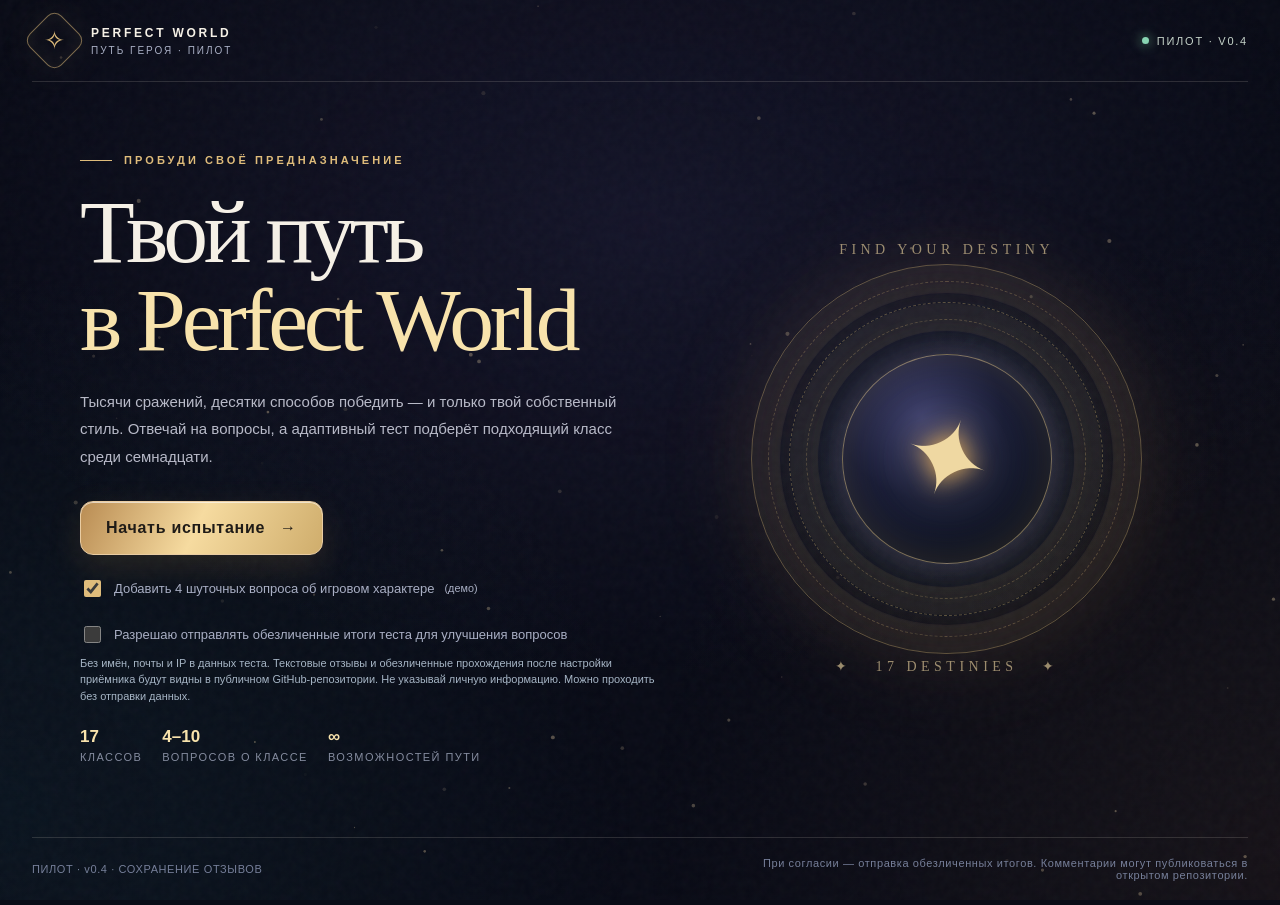
==== index.html @ 3720fdf6 "Add PW class test pilot, feedback collector and setup instructions" ====
<!doctype html>
<html lang="ru">
<head>
<meta charset="utf-8">
<meta name="viewport" content="width=device-width,initial-scale=1,viewport-fit=cover">
<meta name="color-scheme" content="dark">
<title>Perfect World · Путь героя — тест классов</title>
<style>
:root{--bg:#090b16;--ink:#f5f0e6;--muted:#a9afc4;--gold:#dfbc7b;--gold2:#f8e3ac;--cyan:#93dcd6;--border:rgba(220,216,202,.16);--glass:rgba(15,21,38,.78);--shadow:0 30px 110px rgba(0,0,0,.49)}
*{box-sizing:border-box}html{min-height:100%;scroll-behavior:smooth}body{margin:0;background:var(--bg);color:var(--ink);font-family:Inter,ui-sans-serif,-apple-system,BlinkMacSystemFont,"Segoe UI",sans-serif;min-height:100vh;overflow-x:hidden}button,textarea{font:inherit}button{cursor:pointer}button:focus-visible,textarea:focus-visible{outline:3px solid var(--cyan);outline-offset:4px}button:disabled{opacity:.45;cursor:not-allowed}
#sky{position:fixed;inset:0;width:100%;height:100%;pointer-events:none;z-index:0;opacity:.73}body::before{content:"";position:fixed;z-index:0;inset:0;background:radial-gradient(ellipse 55% 50% at 50% 25%,rgba(69,61,120,.19),transparent),radial-gradient(ellipse 50% 60% at 0 90%,rgba(25,92,101,.12),transparent),radial-gradient(ellipse 50% 70% at 100% 95%,rgba(134,83,42,.10),transparent);pointer-events:none}
.grain{position:fixed;inset:0;z-index:0;opacity:.16;pointer-events:none;background-image:url("data:image/svg+xml,%3Csvg viewBox='0 0 120 120' xmlns='http://www.w3.org/2000/svg'%3E%3Cfilter id='n'%3E%3CfeTurbulence type='fractalNoise' baseFrequency='.95' numOctaves='3' stitchTiles='stitch'/%3E%3C/filter%3E%3Crect width='120' height='120' filter='url(%23n)' opacity='.2'/%3E%3C/svg%3E")}
.shell{position:relative;z-index:1;min-height:100vh;display:flex;flex-direction:column}.top{height:82px;width:min(1250px,calc(100% - 64px));margin:0 auto;display:flex;align-items:center;justify-content:space-between;border-bottom:1px solid var(--border);gap:20px}.brand{display:flex;align-items:center;gap:14px;color:var(--ink);text-decoration:none}.brand-mark{width:45px;height:45px;display:grid;place-items:center;transform:rotate(45deg);border:1px solid rgba(223,188,123,.55);border-radius:10px;box-shadow:inset 0 0 25px rgba(223,188,123,.08),0 0 40px rgba(223,188,123,.08)}.brand-mark span{transform:rotate(-45deg);font-size:25px;color:var(--gold)}.brand-copy b{display:block;font-size:12px;letter-spacing:.23em}.brand-copy small{display:block;color:var(--muted);font-size:10px;letter-spacing:.20em;margin-top:5px}.offline{display:flex;align-items:center;gap:8px;color:#b9cab9;font-size:11px;letter-spacing:.16em;text-transform:uppercase}.offline::before{content:"";width:7px;height:7px;border-radius:50%;background:#a8d3b1;box-shadow:0 0 12px #77cc9a}.main{width:min(1120px,calc(100% - 40px));margin:auto;flex:1;display:flex;align-items:center;padding:32px 0 44px}.main>div{width:100%}.footer{position:relative;z-index:1;width:min(1250px,calc(100% - 64px));margin:auto;padding:19px 0 24px;border-top:1px solid var(--border);display:flex;align-items:center;justify-content:space-between;gap:15px;color:#767f99;font-size:11px;letter-spacing:.055em}.footer span:last-child{max-width:520px;text-align:right}
h1,h2,h3,.display{font-family:Georgia,"Times New Roman",serif;font-weight:400}h1{font-size:clamp(45px,7vw,91px);line-height:.98;letter-spacing:-.048em;margin:22px 0 24px}h2{font-size:clamp(31px,4.3vw,56px);letter-spacing:-.038em;line-height:1.13;margin:13px 0 12px}.highlight{color:var(--gold2)}.eyebrow{font-size:11px;font-weight:700;letter-spacing:.28em;text-transform:uppercase;color:var(--gold);display:flex;align-items:center;gap:12px}.eyebrow::before{content:"";width:32px;height:1px;background:var(--gold)}.lead{color:#b8bac8;line-height:1.85;font-size:15px;max-width:560px}.muted{color:var(--muted)}.intro{display:grid;grid-template-columns:1.07fr .93fr;align-items:center;gap:30px;padding:40px 0 30px}.intro .lead{margin-bottom:30px}.orb-stage{min-height:460px;display:grid;place-items:center;position:relative;isolation:isolate}.orb-glow{position:absolute;width:80%;aspect-ratio:1;background:radial-gradient(circle,rgba(119,129,190,.25),rgba(44,100,118,.08) 42%,transparent 70%);filter:blur(10px)}.orb-ring{position:absolute;width:min(77%,410px);aspect-ratio:1;border-radius:50%;border:1px solid rgba(220,188,119,.39);box-shadow:inset 0 0 0 27px rgba(223,188,123,.012),inset 0 0 0 28px rgba(223,188,123,.07),0 0 100px rgba(190,151,96,.14);animation:turn 80s linear infinite}.orb-ring::after{content:"";position:absolute;inset:16px;border-radius:50%;border:1px dashed rgba(220,188,119,.28)}.orb-ring.r2{width:min(62%,335px);border-style:dashed;animation-direction:reverse;animation-duration:60s;transform:rotate(28deg)}.orb-core{height:210px;width:210px;border-radius:50%;display:grid;place-items:center;position:relative;background:radial-gradient(circle at 38% 30%,#3a3c69,#161a34 42%,#0b101c 80%);border:1px solid rgba(238,209,146,.49);box-shadow:0 0 35px rgba(197,180,255,.20),0 0 100px rgba(195,145,77,.13),inset 0 0 42px rgba(223,188,123,.16);animation:float 6s ease-in-out infinite}.orb-core::after{content:"✦";font-size:105px;color:#efd8a2;text-shadow:0 0 24px #f3b85b,0 0 72px rgba(255,244,201,.6);transform:rotate(20deg)}.orbit-word{position:absolute;font-family:Georgia,serif;font-size:14px;letter-spacing:.32em;color:rgba(229,206,155,.65);text-transform:uppercase}.w1{top:3%}.w2{bottom:3%}.intro-meta{display:flex;gap:20px;flex-wrap:wrap;margin-top:23px;color:#858c9f;font-size:11px;text-transform:uppercase;letter-spacing:.13em}.intro-meta strong{color:var(--gold2);font-size:17px;display:block;letter-spacing:0;margin-bottom:4px}.cta{display:inline-flex;gap:15px;align-items:center;justify-content:center;padding:17px 25px;color:#1f1b17;font-weight:750;letter-spacing:.045em;background:linear-gradient(115deg,#b98c53,#f6dba0 48%,#cfad6c);border:1px solid #e9cca2;border-radius:13px;box-shadow:0 12px 34px rgba(202,150,76,.16),inset 0 1px 0 rgba(255,255,255,.6);transition:transform .18s,box-shadow .2s,filter .2s}.cta:hover{transform:translateY(-3px);box-shadow:0 17px 42px rgba(202,150,76,.25)}.cta:active{transform:translateY(1px)}.ghost{background:rgba(245,242,236,.04);border:1px solid var(--border);color:var(--ink);padding:13px 17px;border-radius:11px;transition:background .15s,border .15s}.ghost:hover{background:rgba(245,242,236,.095);border-color:rgba(255,255,255,.32)}.toggle{display:inline-flex;gap:10px;align-items:center;color:var(--muted);font-size:13px;margin-top:22px;cursor:pointer}.toggle input{accent-color:var(--gold);width:17px;height:17px}.pane{width:100%;animation:rise .37s cubic-bezier(.2,.8,.2,1)}.quiz-layout{display:grid;grid-template-columns:minmax(0,1fr) 238px;gap:32px;align-items:start}.q-container{background:linear-gradient(145deg,rgba(29,33,56,.86),rgba(11,17,31,.89));border:1px solid rgba(218,197,151,.24);border-radius:24px;box-shadow:var(--shadow);padding:32px 37px 33px;position:relative;overflow:hidden;backdrop-filter:blur(14px)}.q-container::before{content:"";position:absolute;inset:0 0 auto;height:2px;background:linear-gradient(90deg,transparent,var(--gold),transparent)}.q-kicker{font-size:11px;text-transform:uppercase;letter-spacing:.23em;color:var(--gold);font-weight:720}.q-title{font-family:Georgia,serif;font-size:clamp(29px,3.4vw,43px);line-height:1.18;letter-spacing:-.027em;margin:19px 0 12px}.q-sub{font-size:13px;color:#a9b0c1;line-height:1.7;max-width:640px;margin-bottom:23px}.choices{display:grid;gap:11px}.option{width:100%;display:flex;align-items:center;text-align:left;gap:17px;padding:16px 18px;min-height:82px;position:relative;border-radius:14px;border:1px solid rgba(180,187,206,.19);background:linear-gradient(100deg,rgba(32,38,64,.55),rgba(21,26,44,.48));color:var(--ink);transition:transform .18s,border-color .18s,background .18s,box-shadow .18s;overflow:hidden}.option::after{content:"";position:absolute;inset:0;opacity:0;pointer-events:none;background:linear-gradient(104deg,rgba(227,189,116,.13),transparent 70%);transition:opacity .2s}.option:hover{transform:translateX(5px);border-color:rgba(238,197,124,.64);box-shadow:0 5px 22px rgba(0,0,0,.12)}.option:hover::after{opacity:1}.option:active{transform:scale(.992)}.option-key{width:42px;height:42px;flex-shrink:0;border:1px solid rgba(238,196,131,.37);border-radius:12px;display:grid;place-items:center;color:var(--gold);font-size:18px;font-family:Georgia,serif;background:rgba(216,178,106,.06)}.option-text{flex:1;z-index:1;line-height:1.42}.option-text strong{display:block;font-size:14px;line-height:1.55;font-weight:650}.option-text small{display:block;color:#a6aec1;font-size:12px;margin-top:3px;line-height:1.55}.option-arrow{color:#8f8fa3;font-size:20px;z-index:1}.q-bottom{display:flex;align-items:center;justify-content:space-between;gap:12px;margin-top:21px}.hint{font-size:11px;letter-spacing:.04em;color:#798499}.progress-rail{position:sticky;top:35px;display:flex;flex-direction:column;gap:20px}.stat-card{border:1px solid var(--border);background:rgba(15,21,37,.68);border-radius:18px;padding:23px;backdrop-filter:blur(8px)}.progress-top{display:flex;justify-content:space-between;gap:8px;font-size:11px;color:#bcb6b0;letter-spacing:.09em;text-transform:uppercase}.progress-val{font:36px Georgia,serif;color:var(--gold2);margin-top:15px}.progress-val small{font:14px system-ui,sans-serif;color:var(--muted)}.track{height:4px;border-radius:10px;background:rgba(202,206,220,.15);margin:17px 0 8px;overflow:hidden}.track>div{height:100%;border-radius:inherit;background:linear-gradient(90deg,#b38d62,#e9d4a8);transition:width .4s ease}.small-copy{color:#94a0b4;font-size:12px;line-height:1.75}.aside-label{color:var(--gold);letter-spacing:.16em;font-size:10px;text-transform:uppercase;margin-bottom:9px}.mini-stat{border-top:1px solid var(--border);padding:12px 0;display:flex;justify-content:space-between;gap:8px;color:#aeb5c5;font-size:12px}.mini-stat strong{color:#ede9df}.result{padding:6px 0 32px;animation:rise .45s both}.result-top{display:flex;justify-content:space-between;align-items:center;gap:18px;flex-wrap:wrap}.result-hero{margin-top:20px;display:grid;grid-template-columns:.83fr 1.17fr;gap:30px;align-items:stretch}.result-art{border-radius:25px;min-height:420px;position:relative;overflow:hidden;background:radial-gradient(circle at 50% 37%,rgba(218,174,105,.22),transparent 36%),linear-gradient(160deg,#28354b,#0b101e 63%);border:1px solid rgba(238,209,153,.3);display:grid;place-items:center}.result-art::before{content:"";width:80%;aspect-ratio:1;border-radius:50%;border:1px dashed rgba(229,203,142,.34);position:absolute;animation:turn 75s linear infinite}.result-art::after{content:"";width:64%;aspect-ratio:1;border-radius:50%;border:1px solid rgba(239,205,155,.2);position:absolute}.result-glyph{z-index:2;font-size:clamp(110px,17vw,190px);line-height:1;color:#f5dbad;text-shadow:0 0 55px rgba(237,178,113,.43);animation:float 6s ease-in-out infinite}.result-art .art-note{position:absolute;bottom:24px;left:25px;right:25px;text-align:center;z-index:2;text-transform:uppercase;font-size:10px;letter-spacing:.24em;color:rgba(236,224,194,.7)}.result-body{padding:20px 0}.result-body .eyebrow{margin-bottom:22px}.result-body h2{font-size:clamp(49px,6vw,83px);margin:0 0 12px}.result-desc{font-size:14px;color:#b6bccc;line-height:1.8;max-width:530px}.score-big{font:38px Georgia,serif;color:var(--gold2);display:flex;align-items:baseline;gap:12px;margin:20px 0}.score-big small{font:12px system-ui,sans-serif;color:var(--muted)}.chipline{display:flex;flex-wrap:wrap;gap:9px;margin:17px 0}.chip{border:1px solid rgba(226,201,151,.28);background:rgba(215,189,136,.075);padding:9px 11px;border-radius:100px;font-size:12px;color:#e7d6b5}.result-section{border:1px solid var(--border);background:rgba(17,23,39,.70);border-radius:19px;margin-top:18px;padding:23px 26px}.result-section h3{font-size:25px;margin:0 0 14px}.result-grid{display:grid;grid-template-columns:1fr 1fr;gap:18px}.rank-row{display:grid;grid-template-columns:105px 1fr 48px;gap:12px;align-items:center;padding:9px 0;font-size:13px}.rank-row span:first-child{font-weight:640}.rank-bar{height:7px;border-radius:20px;background:#282e42;overflow:hidden}.rank-bar i{display:block;height:100%;border-radius:20px;background:linear-gradient(90deg,#8a9eb1,#eccb88)}.rank-row b{text-align:right;font-size:12px;color:#d3c29b}.result-actions{display:flex;flex-wrap:wrap;gap:12px;margin-top:24px}.rating{display:flex;gap:6px;margin:16px 0}.star{color:#82909d;background:rgba(255,255,255,.04);border:1px solid var(--border);border-radius:9px;font-size:24px;padding:10px 13px;transition:all .15s}.star:hover,.star.active{color:#f7d58d;background:rgba(238,204,146,.10);border-color:rgba(238,204,146,.45)}textarea{background:rgba(4,8,17,.54);border:1px solid var(--border);border-radius:12px;color:var(--ink);width:100%;padding:13px 15px;resize:vertical;min-height:77px;line-height:1.5}.feedback-status{color:#a4d4b7;font-size:12px;min-height:18px;margin-top:11px}.status{display:inline-flex;gap:8px;align-items:center;font-size:11px;letter-spacing:.1em;text-transform:uppercase;border:1px solid rgba(206,189,150,.3);border-radius:999px;padding:9px 13px;color:#e9d1a5}.status.amb{border-color:#cfac6e;color:#e8c78d}.status.conflict{border-color:#d28c89;color:#f4aaa2}.icon-btn{border:1px solid var(--border);background:rgba(255,255,255,.04);color:#c6c7d2;display:inline-flex;align-items:center;gap:8px;padding:11px 15px;border-radius:11px}.icon-btn:hover{border-color:rgba(237,196,132,.5)}.insight{border-left:2px solid var(--gold);padding-left:16px;color:#b9beca;font-size:13px;line-height:1.75;margin-top:24px}.hidden{display:none!important}
@keyframes rise{from{opacity:0;transform:translateY(13px)}to{opacity:1;transform:translateY(0)}}@keyframes turn{to{transform:rotate(360deg)}}@keyframes float{0%,100%{transform:translateY(0)}50%{transform:translateY(-11px)}}
@media(max-width:900px){.intro{grid-template-columns:1fr .75fr;gap:5px}.orb-stage{min-height:330px}.orb-core{width:165px;height:165px}.orb-core::after{font-size:84px}.quiz-layout{grid-template-columns:1fr}.progress-rail{position:static;display:grid;grid-template-columns:1fr 1fr;gap:12px}.result-hero{grid-template-columns:1fr 1.2fr;gap:18px}.result-art{min-height:360px}}
@media(max-width:670px){.top{width:calc(100% - 34px);height:74px}.brand-copy b{font-size:10px}.offline{font-size:9px;letter-spacing:.07em}.main{width:calc(100% - 24px);padding:20px 0 27px}.intro{display:flex;flex-direction:column-reverse;align-items:stretch;padding:2px 10px 15px}.orb-stage{min-height:233px}.orb-core{width:122px;height:122px}.orb-core::after{font-size:67px}.orb-ring{width:206px}.orb-ring.r2{width:170px}.orbit-word{font-size:9px}.intro h1{font-size:48px;margin:15px 0}.intro .lead{font-size:13px;line-height:1.8}.intro-meta{gap:25px}.cta{width:100%;font-size:13px}.quiz-layout{gap:14px}.q-container{border-radius:17px;padding:23px 17px 23px}.q-title{font-size:30px}.q-sub{font-size:12px}.option{padding:12px 13px;min-height:74px;gap:12px;border-radius:12px}.option-key{width:35px;height:35px;font-size:15px}.option-text strong{font-size:13px}.option-text small{font-size:11px}.progress-rail{grid-template-columns:1fr 1fr}.stat-card{padding:15px}.progress-val{font-size:28px}.small-copy{font-size:11px}.footer{width:calc(100% - 34px);flex-direction:column;text-align:center;gap:7px;padding:14px 0 18px}.footer span:last-child{text-align:center}.result-hero{grid-template-columns:1fr}.result-art{min-height:250px}.result-glyph{font-size:113px}.result-body{padding:7px 4px}.result-body h2{font-size:56px}.result-grid{grid-template-columns:1fr}.result-section{padding:18px 15px}.rank-row{grid-template-columns:85px 1fr 42px;gap:9px}.result-actions .ghost,.result-actions .cta{flex:1}.star{padding:8px 10px}}
@media(prefers-reduced-motion:reduce){*,*::before,*::after{animation:none!important;transition:none!important;scroll-behavior:auto!important}}

/* Pilot feedback: unobtrusive and reachable on phones */
.issue-widget{display:flex;justify-content:flex-end;margin-top:18px}
.issue-widget details{width:min(100%,390px);background:rgba(11,19,34,.66);border:1px solid rgba(221,192,141,.21);border-radius:13px;padding:10px 13px;transition:border-color .2s}
.issue-widget details[open]{border-color:rgba(223,188,123,.55)}
.issue-widget summary{list-style:none;cursor:pointer;text-align:right;font-size:12px;color:var(--gold2);display:flex;gap:8px;justify-content:flex-end;align-items:center}
.issue-widget summary::-webkit-details-marker{display:none}
.issue-widget textarea{display:block;width:100%;min-height:82px;resize:vertical;margin:11px 0 9px;padding:11px 12px;border:1px solid rgba(198,199,213,.23);border-radius:9px;background:#10192a;color:#fff;font-size:13px;line-height:1.5}
.issue-widget .issue-submit{font-size:12px;padding:9px 13px;border-radius:9px;border:1px solid rgba(235,203,143,.48);background:rgba(214,169,101,.11);color:var(--gold2)}
.issue-widget .issue-submit:hover{background:rgba(214,169,101,.22)}
.note-status{min-height:16px;font-size:11px;color:#9fbdb5;line-height:1.5;margin-top:7px}
.privacy-note{color:#a6b5c5;font-size:11px;line-height:1.5;margin:8px 0}
.online-pill{color:#c5d3c9}.online-pill::before{background:#88d4b2}
@media(max-width:670px){.issue-widget details{width:100%}.issue-widget summary{justify-content:center}.issue-widget{justify-content:stretch}}
</style>
</head>
<body>
<canvas id="sky" aria-hidden="true"></canvas><div class="grain" aria-hidden="true"></div>
<div class="shell"><header class="top"><a class="brand" href="#" data-action="home"><span class="brand-mark"><span>✧</span></span><span class="brand-copy"><b>PERFECT WORLD</b><small>ПУТЬ ГЕРОЯ · ПИЛОТ</small></span></a><span class="offline online-pill">Пилот · v0.4</span></header><main id="app" class="main" aria-live="polite"></main><footer class="footer"><span>ПИЛОТ · v0.4 · СОХРАНЕНИЕ ОТЗЫВОВ</span><span>При согласии — отправка обезличенных итогов. Комментарии могут публиковаться в открытом репозитории.</span></footer></div>
<script src="config.js"></script>
<script src="telemetry-client.js"></script>
<script>
"use strict";
const MAT=[
["Воин",4,5,5,3,5,1,3,2,4,3,4,1,4,0,2,5,0,0,5,2],
["Маг",0,2,2,2,4,5,0,4,1,5,3,5,2,2,4,3,1,0,3,0],
["Стрелок",4,1,1,3,5,3,1,4,0,5,3,5,2,0,5,3,0,0,3,0],
["Лучник",5,2,2,3,4,3,1,5,0,5,5,5,2,0,3,4,3,0,3,0],
["Жрец",1,3,2,4,1,4,4,4,5,2,2,1,5,5,2,2,0,0,4,0],
["Паладин",4,2,2,3,4,4,1,1,0,5,2,5,1,0,5,4,0,0,2,0],
["Оборотень",4,3,2,5,4,1,3,1,3,3,3,1,2,0,3,3,0,5,2,0],
["Друид",1,4,5,4,3,5,1,3,4,2,3,1,4,0,1,2,0,5,3,0],
["Странник",4,4,3,3,4,0,1,1,3,5,2,5,1,0,5,2,2,5,3,2],
["Мистик",2,2,4,4,1,5,3,4,5,4,5,1,5,4,2,2,0,0,4,2],
["Страж",1,1,5,3,2,3,3,2,4,2,3,2,4,0,3,2,0,0,1,1],
["Дух крови",5,1,1,5,4,0,1,1,0,5,2,5,1,0,2,3,0,3,2,0],
["Жнец",1,2,3,2,1,5,1,4,2,5,3,5,2,0,3,3,0,3,3,4],
["Призрак",4,5,2,3,4,1,1,1,1,5,3,2,1,0,3,3,2,3,5,5],
["Бард",0,3,2,4,2,5,1,4,2,5,2,5,1,2,4,3,0,3,3,0],
["Шаман",0,2,2,3,1,5,0,4,1,5,3,5,3,2,4,4,0,1,3,0],
["Убийца",5,4,2,4,4,1,0,1,0,5,4,5,3,0,4,5,5,1,4,4]
];
const TRAITS=["Физический урон","Контроль","Дебафы","Живучесть","Мобильность","Магический урон","Бафы","Дальность атак","Поддержка (саппорт)","Дамагер (преобладает урон)","Может фармить в соло данжи","Зависимость от экипировки в пве","Востребованность в пвп контенте","Лечение","Массовый урон","Взрывной урон","Скрытность","Трансформация","Сложность управления","Комбинаторный геймплей"];
const IX=Object.fromEntries(TRAITS.map((t,i)=>[t,i+1]));
const CLASSES=MAT.map((v,index)=>({name:v[0],scores:v,index}));
const v=(c,trait)=>c.scores[IX[trait]];
const K={phy:TRAITS[0],ctrl:TRAITS[1],deb:TRAITS[2],sur:TRAITS[3],mov:TRAITS[4],mag:TRAITS[5],buff:TRAITS[6],range:TRAITS[7],sup:TRAITS[8],dmg:TRAITS[9],solo:TRAITS[10],gear:TRAITS[11],heal:TRAITS[13],area:TRAITS[14],burst:TRAITS[15],stealth:TRAITS[16],trans:TRAITS[17],complex:TRAITS[18],combo:TRAITS[19]};
const CORE=[
{id:"Q01",category:"Роль персонажа",title:"Что тебе больше всего нравится делать в командном PvP?",options:[
["A","Уничтожать противников","Наносить высокий урон и устранять опасные цели."],["B","Контролировать ход сражения","Мешать врагам атаковать и применять способности."],["C","Обеспечивать преимущество команде","Усиливать союзников и ослаблять противников."],["D","Сохранять жизнь союзникам","Лечить товарищей и спасать их в критические моменты."]] },
{id:"Q02",category:"Стиль сражения",title:"Как тебе комфортнее всего вести бой?",options:[
["A","Держаться на расстоянии","Атаковать издалека и не подпускать противника."],["B","Постоянно двигаться","Быстро сближаться, менять позиции, выходить из-под удара."],["C","Выдерживать давление","Сохранять эффективность под атакой нескольких врагов."],["D","Использовать сложные механики","Комбинации способностей, режимы, тактические решения."]] },
{id:"Q03",category:"Источник силы",title:"Какой способ нанесения урона тебе ближе?",options:[
["A","Физические атаки","Оружие, выстрелы, удары и физические приёмы."],["B","Магические способности","Заклинания, стихии и магические атаки."],["C","Сочетание двух типов","Физический и магический урон в зависимости от ситуации."],["D","Тип урона не принципиален","Главное — роль персонажа и его механики."]] },
{id:"Q04",category:"Мир приключений",title:"Что для тебя важнее при выборе класса для PvE?",options:[
["A","Самостоятельность","Фармить данжи одному, желательно без дорогой экипировки."],["B","Полезность для группы","Помогать группе даже с посредственной экипировкой."],["C","Развитие боевой мощи","Усилять наносимый урон, вкладываясь в экипировку."],["D","PvE второстепенно","Выбираю класс прежде всего ради PvP."]] }
];
const BANK=[
["U01",K.ctrl,"Насколько тебе интересно ограничивать действия противника в PvP?","Хочу уверенно контролировать противника","Достаточно нескольких средств контроля","Предпочитаю почти обходиться без контроля"],
["U02",K.deb,"Хочешь ли ты ослаблять противников специальными эффектами?","Да, это важная часть моей тактики","Хочу использовать дебафы иногда","Предпочитаю наносить урон без дебафов"],
["U03",K.sur,"Сколько внимания ты хочешь уделять собственной защищённости?","Хочу выдерживать мощное давление","Умеренная живучесть достаточна","Готов пожертвовать живучестью"],
["U04",K.mov,"Насколько важны быстрые перемещения непосредственно в бою?","Очень важны: рывки и смена позиции","Умеренная мобильность вполне подходит","Предпочитаю стоять на позиции и реже двигаться"],
["U05",K.buff,"Нравится ли тебе усиливать именно союзников?","Да, хочу заметно усиливать группу","Пусть будет несколько полезных бафов","Не хочу заниматься бафами группы"],
["U06",K.range,"Какую дистанцию активного боя ты предпочитаешь?","Хочу уверенно атаковать издалека","Мне подходит средняя дистанция","Предпочитаю ближний бой"],
["U07",K.sup,"Насколько важна для тебя роль помощи группе?","Хочу быть полноценным саппортом","Нравится сочетать помощь и личный урон","Предпочитаю играть независимо от союзников"],
["U08",K.dmg,"Насколько важна специализация на личном уроне?","Урон должен быть главной задачей","Хочу урон, но не в ущерб другой роли","Предпочту другую пользу для команды"],
["U09",K.solo,"Насколько для тебя важна возможность самостоятельно фармить данжи?","Хочу эффективно фармить в одиночку","Иногда хочу проходить соло-контент","Не собираюсь фармить данжи один"],
["U10",K.gear,"Как относишься к необходимости сильной экипировки для PvE?","Хочу быть полезным даже в простой экипировке","Умеренная зависимость меня устраивает","Готов к высокой зависимости от экипировки"],
["U11",TRAITS[12],"Важна ли тебе востребованность класса в организованном PvP?","Хочу класс, который команды активно ищут","Достаточно нормальных шансов попасть в группу","Готов конкурировать за место в группе"],
["U12",K.heal,"Насколько тебе интересно лечить именно союзников?","Хочу эффективно лечить группу","Хочу иметь ограниченную возможность лечить","Не хочу заниматься лечением союзников"],
["U13",K.area,"Насколько тебе нравится наносить урон сразу нескольким противникам?","Люблю сильные массовые атаки","Пусть будут отдельные умения по области","Хочу специализироваться на одиночных целях"],
["U14",K.burst,"Интересен ли тебе высокий урон за короткий промежуток в PvP?","Да, люблю сильные короткие атаки","Нужен некоторый взрывной потенциал","Предпочитаю ровный урон вместо взрывного"],
["U15",K.stealth,"Хочешь использовать невидимость в бою?","Да, скрытность должна быть значимой механикой","Хватит редкой тактической невидимости","Не хочу опираться на скрытность"],
["U16",K.trans,"Нравятся ли тебе боевые формы, изменяющие возможности персонажа?","Да, хочу активно менять форму и умения","Интересна временная боевая форма","Предпочитаю обходиться без трансформаций"],
["U17",K.complex,"Какую сложность эффективного освоения персонажа ты предпочитаешь?","Хочу требовательный класс с высоким потолком мастерства","Нравится умеренно сложное управление","Предпочитаю простое и понятное управление"],
["U18",K.combo,"Как относишься к комбинациям умений и ресурсным механикам?","Хочу строить сложные комбинации","Нравятся некоторые связки способностей","Предпочитаю независимые простые умения"]
].map(x=>({id:x[0],trait:x[1],title:x[2],options:[["A",x[3]],["B",x[4]],["C",x[5]],["D","Не принципиально"]],priority:1}));
const EXTRA={
P01:{id:"P01",category:"Уточнение роли",title:"Что именно означает для тебя поддержка союзников?",sub:"Разные виды поддержки могут приводить к совершенно разным классам.",options:[["A","Лечить и спасать союзников","Предотвращать смерти своей команды."],["B","Контролировать противников","Не давать врагам действовать и мешать их атакам."],["C","Усиливать союзников и ослаблять врагов","Бафы, дебафы и командные преимущества."],["D","Совмещать собственный урон с поддержкой","Участвовать в убийстве, помогая команде."]]},
P04:{id:"P04",category:"Важность роли",title:"Насколько для тебя обязательна роль поддержки?",sub:"Здесь решается, исключать ли классы, которые почти не выполняют эту роль.",options:[["A","Обязательна","Не предлагать классы без выраженной поддержки."],["B","Скорее важна","Предпочтение сильное, но допустим компромисс."],["C","Урон для меня важнее","Поддержка приятна, но не определяет выбор."],["D","Пока не уверен","Оставим поддержку мягким пожеланием."]]},
P02:{id:"P02",category:"Важность типа урона",title:"Физический урон для тебя обязателен?",sub:"Пожелание не должно превращаться в незаметный запрет на подходящие классы.",options:[["A","Да, только физический","Рассматривать классы с физическим уроном ≥4/5."],["B","Предпочтителен, но не обязателен","Можно выбрать другой тип ради подходящей роли."],["C","Роль и механики важнее","Тип урона не должен ограничивать выбор."],["D","Пока не могу решить","Оставить физический урон мягким предпочтением."]]},
P03:{id:"P03",category:"Конфликт условий",title:"Ни один класс не соответствует обоим обязательным требованиям.",sub:"Выбери, какой компромисс допустим. Мы не будем подменять твои приоритеты молча.",options:[["A","Сохранить физический урон","Можно ослабить обязательность выбранной поддержки."],["B","Сохранить поддержку","Можно рассмотреть магические или гибридные классы."],["C","Никакого компромисса","Тогда честно покажем, что подходящего класса нет."],["D","Пересмотреть оба требования","Сделать их предпочтениями вместо запретов."]]}
};
// Демонстрационные поведенческие вопросы. Их формулировки ещё не утверждались в Google-таблице.
const BEH=[
{id:"B01",category:"Привычки героя · демо",title:"До начала рейда осталось десять минут. Чем займёшься?",options:[["A","Изучаю тактику","Ищу, как улучшить бой."],["B","Зайду на другого персонажа","Пара дел на твине всегда найдётся."],["C","Проверяю рынок","Вдруг прямо сейчас выгодная сделка."],["D","Делаю чай","Настоящее искусство — не торопиться."]],tags:{A:"теоретик",B:"твиновод",C:"торгаш",D:"созерцатель"}},
{id:"B02",category:"Привычки героя · демо",title:"В данже выпал неожиданный редкий предмет. Твоя реакция?",options:[["A","Считаю выгоду","Что с ним сделать рациональнее?"],["B","Хочу ещё одну попытку","Удача явно на моей стороне!"],["C","Предложу другу","Может, ему нужнее."],["D","Сохраню на память","Красивое пополнение коллекции."]],tags:{A:"оптимизатор",B:"лудоман",C:"меценат",D:"коллекционер"}},
{id:"B03",category:"Привычки героя · демо",title:"Группа не смогла убить босса. Что дальше?",options:[["A","Разберу причины","Ищу, где сломалась тактика."],["B","Повторим немедленно","Ещё немного — и получится!"],["C","Шутки и драма","Добавлю эмоций в чат."],["D","Соберу всех заново","Главное — не разругаться."]],tags:{A:"аналитик",B:"упрямец",C:"драматург",D:"дипломат"}},
{id:"B04",category:"Привычки героя · демо",title:"Сегодня можно делать в игре что угодно. Что выберешь?",options:[["A","Пойду на PvP","Всё ради хорошего боя."],["B","Соберу группу в поход","Совместный контент зовёт."],["C","Займусь образом героя","Красота тоже характеристика."],["D","Буду исследовать мир","Мне некуда спешить."]],tags:{A:"дуэлянт",B:"рейдер",C:"модник",D:"философ"}}
];
const GLYPH={"Воин":"⚔","Маг":"✦","Стрелок":"⌖","Лучник":"➶","Жрец":"✧","Паладин":"◆","Оборотень":"♜","Друид":"❈","Странник":"⟁","Мистик":"✺","Страж":"⬡","Дух крови":"♠","Жнец":"☾","Призрак":"◈","Бард":"♫","Шаман":"✳","Убийца":"✥"};
const STORE="perfectworld_mvp_offline_03";
const safeStorage={get(){try{return localStorage.getItem(STORE)}catch{return null}},set(s){try{localStorage.setItem(STORE,s)}catch{}}};
function initial(){return{phase:"intro",answers:{},history:[],demo:true,startedAt:null,feedback:{rating:0,text:"",expected:""},lastResult:null,telemetryEnabled:false,sessionId:null,reportedHash:null}}
let state=initial();try{const parsed=JSON.parse(safeStorage.get()||"null");if(parsed&&typeof parsed==="object"&&parsed.answers&&Array.isArray(parsed.history)&&["intro","quiz","result"].includes(parsed.phase))state={...initial(),...parsed};}catch{}
const ans=id=>state.answers[id];
const countClass=()=>state.history.filter(id=>!id.startsWith("B")).length;
const getSubtype=()=>ans("P01")==="A"?"Лечение":ans("P01")==="B"?"Контроль":ans("P01")==="C"?"Бафы и дебафы":ans("P01")==="D"?"Урон с поддержкой":ans("Q01")==="D"?"Лечение":"Не уточнено";
const physicalHard=()=>ans("P02")==="A"&&!["B","D"].includes(ans("P03"));
const supportHard=()=>ans("P04")==="A"&&!["A","D"].includes(ans("P03"));
function supportScore(cl){const s=getSubtype();if(s==="Лечение")return v(cl,K.heal);if(s==="Контроль")return v(cl,K.ctrl);if(s==="Бафы и дебафы")return (v(cl,K.buff)+v(cl,K.deb))/2;if(s==="Урон с поддержкой")return Math.min(v(cl,K.dmg),v(cl,K.sup));return v(cl,K.sup)}
function eligible(cl){return(!physicalHard()||v(cl,K.phy)>=4)&&(!supportHard()||supportScore(cl)>=4)}
function qValues(cl){const a=ans("Q01"),b=ans("Q02"),c=ans("Q03"),d=ans("Q04"),type=getSubtype();
let one=a==="A"?.8*v(cl,K.dmg)+.2*v(cl,K.burst):a==="B"?v(cl,K.ctrl):a==="D"?.7*v(cl,K.heal)+.3*v(cl,K.sup):type==="Лечение"?.7*v(cl,K.heal)+.3*v(cl,K.sup):type==="Контроль"?.7*v(cl,K.ctrl)+.3*v(cl,K.sup):type==="Урон с поддержкой"?.5*v(cl,K.dmg)+.5*v(cl,K.sup):.4*v(cl,K.sup)+.3*v(cl,K.buff)+.3*v(cl,K.deb);
let two=b==="A"?v(cl,K.range):b==="B"?v(cl,K.mov):b==="C"?v(cl,K.sur):.4*v(cl,K.complex)+.4*v(cl,K.combo)+.2*v(cl,K.trans);
let three=c==="A"?v(cl,K.phy):c==="B"?v(cl,K.mag):c==="C"?.5*(5-Math.abs(v(cl,K.phy)-4))+.5*(5-Math.abs(v(cl,K.mag)-4)):0;
let four=d==="A"?.65*v(cl,K.solo)+.35*(5-Math.abs(v(cl,K.gear)-1)):d==="B"?.65*v(cl,K.sup)+.35*(5-Math.abs(v(cl,K.gear)-1)):d==="C"?v(cl,K.dmg):0;
return[one,two,three,four]}
function covered(k){const q1=ans("Q01"),q2=ans("Q02"),q4=ans("Q04");switch(k){case 0:return q1==="B";case 1:return q1==="C";case 2:return q2==="C";case 3:return q2==="B";case 4:return q1==="C";case 5:return q2==="A";case 6:return q1==="C"||q1==="D"||q4==="B";case 7:return q1==="A"||q4==="C";case 8:return q4==="A";case 9:return q4==="A"||q4==="B";case 10:return false;case 11:return q1==="D";case 12:return false;case 13:return q1==="A";case 14:return false;default:return q2==="D"}}
function target(k,code){if(!code||code==="D")return null;return k===9?{A:1,B:3,C:5}[code]:{A:5,B:3,C:0}[code]}
function availableU(){return BANK.map((b,k)=>({...b,k})).filter(b=>ans(b.id)===undefined&&!covered(b.k))}
function compute(){if(!CORE.every(q=>ans(q.id)!==undefined))return null;
const w=[1,1,ans("Q03")==="D"?0:1,ans("Q04")==="D"?0:1];
const responded=BANK.map((b,k)=>({...b,k,answer:ans(b.id)})).filter(b=>b.answer!==undefined&&b.answer!=="D");
const denom=w.reduce((a,b)=>a+b,0)+responded.length;
const list=CLASSES.filter(eligible).map(cl=>{const q=qValues(cl);const bankTotal=responded.reduce((sum,b)=>sum+5-Math.abs(v(cl,b.trait)-target(b.k,b.answer)),0);const main=q.reduce((sum,t,i)=>sum+t*w[i],0);return{cl,name:cl.name,score:(main+bankTotal)/denom,main:q,bankTotal}}).sort((a,b)=>b.score-a.score||a.cl.index-b.cl.index);
return{list,denom,w,answeredU:responded.length,leader:list[0]||null,runner:list[1]||null,third:list[2]||null}}
function stress(e){if(!e?.leader)return 0;let total=0,stay=0;for(let j=0;j<5;j++){if(j<4&&e.w[j]===0)continue;if(j===4&&e.answeredU===0)continue;for(const factor of [.75,1.25]){let alt=e.list.map(item=>{const w=e.w.map((x,i)=>j===i?x*factor:x),wb=j===4?factor:1;return{name:item.name,score:(item.main.reduce((s,v,i)=>s+v*w[i],0)+item.bankTotal*wb)/(w.reduce((a,b)=>a+b,0)+e.answeredU*wb)}}).sort((a,b)=>b.score-a.score);total++;if(alt[0].name===e.leader.name&&(!alt[1]||alt[0].score-alt[1].score>1e-9))stay++;}}return total?stay/total:0}
function threatCount(e){if(!e?.leader)return 0;const avail=availableU();const n=countClass();let threats=0;
for(const ch of e.list.slice(1)){
const gains=avail.map(b=>{let t=b.k===9?[1,3,5]:[5,3,0];return Math.max(0,...t.map(x=>Math.abs(v(e.leader.cl,b.trait)-x)-Math.abs(v(ch.cl,b.trait)-x)))}).sort((a,b)=>b-a);
const potential=(gains[0]||0)+(n<=8?(gains[1]||0):0);
const oldMargin=(e.leader.score-ch.score)*e.denom;
if(potential>=oldMargin-1e-9)threats++;
}return threats}
function decideU(e){if(!e?.leader||!e.runner)return null;const inclThird=e.third&&e.leader.score-e.third.score<=.75;const choices=availableU().map(b=>{const nums=[v(e.leader.cl,b.trait),v(e.runner.cl,b.trait),...(inclThird?[v(e.third.cl,b.trait)]:[])];return{...b,dist:Math.max(...nums)-Math.min(...nums)}}).sort((a,b)=>b.dist-a.dist||a.k-b.k);return choices[0]?.dist>0?choices[0]:null}
function outcome(){
if(state.phase==="intro")return{kind:"intro"};
for(let i=0;i<4;i++){const q=CORE[i];if(ans(q.id)===undefined)return{kind:"question",question:q,category:"Классовая диагностика"};if(state.demo&&ans(BEH[i].id)===undefined)return{kind:"question",question:BEH[i],category:"Архетип · демонстрационный вопрос"};}
if(ans("Q01")==="C"&&ans("P01")===undefined)return{kind:"question",question:EXTRA.P01};
if(["C","D"].includes(ans("Q01"))&&ans("P04")===undefined)return{kind:"question",question:EXTRA.P04};
if(ans("Q03")==="A"&&ans("P02")===undefined)return{kind:"question",question:EXTRA.P02};
let e=compute();
if(e.list.length===0){if(ans("P03")===undefined)return{kind:"question",question:EXTRA.P03};return{kind:"result",status:"conflict",e}}
const n=countClass();
if(n>=10)return{kind:"result",status:"limit",e};
const gap=e.runner?e.leader.score-e.runner.score:0;
const unique=e.list.filter(p=>Math.abs(p.score-e.leader.score)<1e-9).length===1;
const coverage=2+(ans("Q03")==="D"?0:1)+(ans("Q04")==="D"?0:1);
const coveredEnough=coverage>=3||(ans("Q03")==="D"&&ans("Q04")==="D");
const robust=stress(e),threats=threatCount(e);
if(n>=4&&e.leader.score>=3.75&&gap>=.5&&robust>=.9&&unique&&coveredEnough&&threats===0)return{kind:"result",status:"sufficient",e,robust,threats};
const next=decideU(e);
if(!next)return{kind:"result",status:"ambiguous",e,robust,threats};
return{kind:"question",question:{id:next.id,category:"Точное уточнение",title:next.title,options:next.options},e,robust,threats};
}
function persist(){safeStorage.set(JSON.stringify(state))}
function esc(s){return String(s??"").replace(/[&<>"']/g,ch=>({"&":"&amp;","<":"&lt;",">":"&gt;","\"":"&quot;","'":"&#39;"}[ch]))}
function describeClass(cl){const s=cl.scores;let priorities=TRAITS.map((t,i)=>({t,val:s[i+1]})).filter(x=>x.val>=4&&![K.gear,K.complex].includes(x.t));return priorities.slice(0,3).map(x=>x.t.toLowerCase()).join(" · ")}
function explanation(){const pts=[];const q1=ans("Q01"),q2=ans("Q02"),q3=ans("Q03"),q4=ans("Q04");if(q1==="A")pts.push("ориентацию на личный урон");if(q1==="B")pts.push("контроль противников");if(q1==="C")pts.push(getSubtype()==="Лечение"?"поддержку через лечение":getSubtype()==="Контроль"?"контроль в интересах команды":"командную поддержку");if(q1==="D")pts.push("лечение и спасение союзников");if(q2==="A")pts.push("бой на расстоянии");if(q2==="B")pts.push("мобильный бой");if(q2==="C")pts.push("живучесть");if(q2==="D")pts.push("тактическую сложность");if(q3==="A")pts.push("физический урон");if(q3==="B")pts.push("магический урон");if(q3==="C")pts.push("гибридный тип урона");if(q4==="A")pts.push("самостоятельность в PvE");if(q4==="B")pts.push("групповой PvE");if(q4==="C")pts.push("развитие наносимого урона");return pts.join(", ")}
function personality(){const has=BEH.every(q=>ans(q.id)!==undefined);if(!state.demo||!has)return null;const first=BEH[0].tags[ans("B01")],second=BEH[1].tags[ans("B02")],third=BEH[2].tags[ans("B03")],fourth=BEH[3].tags[ans("B04")],adj=({A:"Грозный",B:"Неутомимый",C:"Стильный",D:"Созерцательный"})[ans("B04")];return{label:`${adj} ${first}-${second}`,extra:`Также: ${third}, ${fourth}.`,tags:[first,second,third,fourth]}}
function wordIcon(id){return({Q01:"⚔",Q02:"⟡",Q03:"✦",Q04:"♜",P01:"✧",P02:"⚖",P03:"◆",P04:"♧"})[id]||"✺"}
function introHTML(){const resume=Object.keys(state.answers).length>0;return `<div class="pane intro"><div><div class="eyebrow">Пробуди своё предназначение</div><h1>Твой путь<br><span class="highlight">в Perfect World</span></h1><p class="lead">Тысячи сражений, десятки способов победить — и только твой собственный стиль. Отвечай на вопросы, а адаптивный тест подберёт подходящий класс среди семнадцати.</p><button class="cta" data-action="start">${resume?"Продолжить путешествие":"Начать испытание"}<span aria-hidden="true">→</span></button><div><label class="toggle"><input type="checkbox" id="demoToggle" ${state.demo?"checked":""}> Добавить 4 шуточных вопроса об игровом характере <small>(демо)</small></label><label class="toggle"><input type="checkbox" id="telemetryToggle" ${state.telemetryEnabled?"checked":""}> Разрешаю отправлять обезличенные итоги теста для улучшения вопросов</label><p class="privacy-note">Без имён, почты и IP в данных теста. Текстовые отзывы и обезличенные прохождения после настройки приёмника будут видны в публичном GitHub-репозитории. Не указывай личную информацию. Можно проходить без отправки данных.</p></div><div class="intro-meta"><div><strong>17</strong>классов</div><div><strong>4–10</strong>вопросов о классе</div><div><strong>∞</strong>возможностей пути</div></div></div><div class="orb-stage" aria-hidden="true"><div class="orb-glow"></div><div class="orb-ring"></div><div class="orb-ring r2"></div><div class="orb-core"></div><div class="orbit-word w1">Find your destiny</div><div class="orbit-word w2">✦ &nbsp; 17 destinies &nbsp; ✦</div></div></div>`}
function questionHTML(q){const n=countClass();const beh=q.id.startsWith("B");const progress=Math.round((n/10)*100);let cat=q.category||"Уточнение";let subtitle=beh?"Этот вопрос влияет только на шуточный архетип, а не на выбор класса.":q.sub||"Выбирай то, что тебе действительно интересно. Здесь нет правильных и неправильных ответов.";
const choices=q.options.map(([key,title,desc],i)=>`<button class="option" data-answer="${esc(key)}" data-question="${esc(q.id)}"><span class="option-key">${String.fromCharCode(65+i)}</span><span class="option-text"><strong>${esc(title)}</strong>${desc?`<small>${esc(desc)}</small>`:""}</span><span class="option-arrow" aria-hidden="true">↗</span></button>`).join("");
return `<div class="pane quiz-layout"><section class="q-container"><div class="q-kicker">${esc(cat)} <span style="float:right;opacity:.75">${esc(q.id)}</span></div><h2 class="q-title">${esc(q.title)}</h2><p class="q-sub">${esc(subtitle)}</p><div class="choices">${choices}</div><div class="q-bottom"><button class="icon-btn" data-action="back" ${state.history.length?"":"disabled"}>← Назад</button><div class="hint">Выбор: клавиши 1–4</div></div><div class="issue-widget"><details><summary>✎ Замечание к вопросу <span class="muted">${esc(q.id)}</span></summary><label class="privacy-note" for="issueInput">Что здесь непонятно, некорректно или спорно?</label><textarea id="issueInput" maxlength="1200" placeholder="Например: вариант B неоднозначный…">${esc(PW_TELEMETRY.getDraft(q.id))}</textarea><div class="privacy-note">Отзыв привязывается к ID вопроса и текущему ответу (если он уже есть). Отправка добровольная; опубликованный отзыв будет доступен в репозитории.</div><button class="issue-submit" data-action="sendIssue" data-question="${esc(q.id)}">Отправить отзыв по ${esc(q.id)}</button><div class="note-status" id="issueStatus" aria-live="polite"></div></details></div></section><aside class="progress-rail"><div class="stat-card"><div class="progress-top"><span>Классовый путь</span><span>${n} / 10</span></div><div class="progress-val">${String(n).padStart(2,"0")} <small>шагов</small></div><div class="track"><div style="width:${progress}%"></div></div><div class="small-copy">Максимум 10 классовых вопросов. Шуточные вопросы не входят в лимит.</div></div><div class="stat-card"><div class="aside-label">Дневник героя</div><div class="mini-stat"><span>Классы</span><strong>17</strong></div><div class="mini-stat"><span>Ответов</span><strong>${state.history.length}</strong></div><div class="mini-stat"><span>Тип вопроса</span><strong>${beh?"Характер":"Подбор"}</strong></div><div class="small-copy" style="margin-top:11px">Можно вернуться и изменить любой последний ответ. Расчёт пересчитывается заново.</div></div></aside></div>`}
function resultHTML(view){const e=view.e,top=e.list.slice(0,3),best=e.leader,persona=personality(),isConflict=view.status==="conflict",statusMap={sufficient:["Диагностика завершена","sufficient"],limit:["Предел вопросов","amb"],ambiguous:["Результат неоднозначен","amb"],conflict:["Требования несовместимы","conflict"]};const [label,tone]=statusMap[view.status];const name=best?.name||"Подходящий класс не найден";const winner=best?`<div class="result-hero"><div class="result-art"><div class="result-glyph" aria-hidden="true">${GLYPH[name]||"✦"}</div><div class="art-note">Твоя новая легенда</div></div><div class="result-body"><div class="eyebrow">Обрети свой класс</div><h2>${esc(name)}</h2><p class="result-desc">${esc(describeClass(best.cl))}</p><div class="score-big">${(best.score/5*100).toFixed(1).replace(".",",")}% <small>совпадение предпочтений</small></div><p class="result-desc">Ты выделил ${esc(explanation())}. По текущей матрице этот класс лучше других соответствует полученным ответам.</p>${persona?`<div class="insight"><strong style="color:var(--gold2)">Демонстрационный архетип:</strong><br>${esc(persona.label)}<br><span class="muted">${esc(persona.extra)}</span></div>`:""}</div></div>`:`<div class="result-hero"><div class="result-art"><div class="result-glyph">⚖</div></div><div class="result-body"><div class="eyebrow">Путь не определён</div><h2>Не всё совместимо</h2><p class="result-desc">Ты отметил физический урон и поддержку как обязательные требования, но в текущей матрице нет класса, который одновременно удовлетворяет обоим порогам. Мы не станем выдавать другой класс за соответствующий запросу.</p></div></div>`;
const bars=top.map((x,i)=>`<div class="rank-row"><span>${i+1}. ${esc(x.name)}</span><div class="rank-bar"><i style="width:${Math.max(0,Math.min(100,x.score/5*100))}%"></i></div><b>${Math.round(x.score/5*100)}%</b></div>`).join("");
const explainStatus={sufficient:"Устойчивость проверена изменениями весов и возможными ответами на оставшиеся уточнения. Это не гарантия понравившегося класса.",limit:"Лимит в 10 классовых вопросов достигнут. Лучший кандидат показан с учётом оставшейся неопределённости.",ambiguous:"Полезные уточнения исчерпаны, но данных недостаточно для однозначного результата. Сравни альтернативы.",conflict:"Выбери другие обязательные условия или начни прохождение заново."}[view.status];
return `<div class="pane result"><div class="result-top"><div class="eyebrow">Испытание пройдено</div><span class="status ${tone}">${esc(label)}</span></div>${winner}<div class="result-grid"><div class="result-section"><h3>${isConflict?"Почему результата нет":"Рейтинг и альтернативы"}</h3>${isConflict?`<p class="small-copy">Для обязательного физического урона и выбранного типа поддержки использован порог 4/5. Без явного разрешения конфликта фильтр остаётся строгим.</p>`:bars+`<p class="small-copy">Сравнение основано на твоих ответах, а не на статистической вероятности выбора класса.</p>`}</div><div class="result-section"><h3>Вердикт системы</h3><p class="small-copy">${esc(explainStatus)}</p><div class="mini-stat"><span>Классовых вопросов</span><strong>${countClass()}</strong></div><div class="mini-stat"><span>Возможных классов</span><strong>${e.list.length}</strong></div><div class="mini-stat"><span>Текущая версия</span><strong>v0.3 MVP</strong></div></div></div>${best?`<div class="result-section"><h3>Оцени рекомендацию</h3><p class="small-copy">Для будущей калибровки пригодится честная оценка. После настройки приёмника можно отправить оценку для калибровки; при недоступности она останется в локальной очереди.</p><div class="rating" role="group" aria-label="Оценка от одного до пяти">${[1,2,3,4,5].map(n=>`<button class="star ${state.feedback?.rating>=n?"active":""}" data-rate="${n}" title="${n} из 5" aria-label="${n} из 5">★</button>`).join("")}</div><p class="small-copy">Ты выбрал бы этот класс самостоятельно?</p><div class="chipline">${[["yes","Да"],["maybe","Возможно"],["no","Нет"]].map(([key,label])=>`<button class="ghost" data-expected="${key}" style="${state.feedback?.expected===key?"border-color:#dbba79;color:#f1d7aa":""}">${label}</button>`).join("")}</div><textarea id="feedbackText" placeholder="Что подошло или что алгоритм упустил? (необязательно)">${esc(state.feedback?.text||"")}</textarea><div class="result-actions"><button class="ghost" data-action="saveFeedback">Сохранить и отправить оценку</button></div><div class="feedback-status" id="feedbackStatus"></div></div>`:""}<p class="privacy-note">Данные этого пилота не являются статистически репрезентативными. Передаются только при добровольном согласии или явном нажатии отправки.</p><div class="result-actions"><button class="cta" data-action="restart">Пройти заново ↗</button><button class="ghost" data-action="export">Экспорт прохождения · JSON</button><button class="ghost" data-action="exportQueue">Экспорт очереди отзывов · JSON</button><button class="ghost" data-action="back">← Изменить ответ</button></div></div>`}
const app=document.getElementById("app");let current=null;
function ensureSession(){if(!state.sessionId)state.sessionId=PW_TELEMETRY.newId();}
function runPayload(view){const ev=view.e||compute();return{session_id:state.sessionId,completed_at:new Date().toISOString(),version:"0.4-pilot",answers:state.history.map(id=>({id,choice:ans(id)})),class_question_count:countClass(),total_question_count:state.history.length,status:view.status,leader:ev?.leader?.name||null,alternatives:(ev?.list||[]).slice(0,3).map(x=>({name:x.name,score_percent:Math.round(x.score*200)/10})),feedback:{rating:state.feedback.rating||0,expected:state.feedback.expected||null,text:(state.feedback.text||"").slice(0,1200)},demo:!!state.demo};}
function queueRun(view,force=false){if(!state.telemetryEnabled&&!force)return;ensureSession();const payload=runPayload(view),hash=JSON.stringify({answers:payload.answers,status:payload.status,feedback:payload.feedback});if(!force&&state.reportedHash===hash)return;state.reportedHash=hash;persist();PW_TELEMETRY.send("run",payload).catch(()=>{});}
async function sendQuestionIssue(id){const input=document.getElementById("issueInput"),s=document.getElementById("issueStatus");const message=(input?.value||"").trim();if(!message){if(s)s.textContent="Напиши замечание перед отправкой.";return;}ensureSession();PW_TELEMETRY.saveDraft(id,message);persist();if(s)s.textContent="Отправка…";const e=current?.e||compute();const payload={session_id:state.sessionId,question_id:id,question_type:id.startsWith("B")?"personality":id.startsWith("Q")?"core":id.startsWith("P")?"priority":"adaptive",question_text:current?.question?.title||"",question_index:state.history.length+1,answer_at_feedback:ans(id)||null,comment:message.slice(0,1200),version:"0.4-pilot",candidates:(e?.list||[]).slice(0,3).map(x=>x.name)};try{const result=await PW_TELEMETRY.send("question_feedback",payload);if(s)s.textContent=result.sent?"Отзыв сохранён в репозитории.":"Отзыв сохранён в этом браузере. Приёмник пока не подключён или недоступен; можно выгрузить JSON.";}catch(err){if(s)s.textContent="Отзыв сохранён в локальной очереди. Попробуй отправить позднее.";}}

function render(){let view=outcome();current=view;if(state.phase==="quiz"&&view.kind==="result"){state.phase="result";state.lastResult=view.status;persist();queueMicrotask(()=>queueRun(view));}
if(view.kind==="intro")app.innerHTML=introHTML();else if(view.kind==="question")app.innerHTML=questionHTML(view.question);else app.innerHTML=resultHTML(view);
window.scrollTo({top:0,behavior:matchMedia("(prefers-reduced-motion: reduce)").matches?"instant":"smooth"});}
function answer(id,code){if(current?.kind!=="question"||current.question.id!==id)return;const allowed=current.question.options.some(o=>o[0]===code);if(!allowed)return;state.answers[id]=code;state.history.push(id);state.phase="quiz";persist();render()}
function goBack(){if(!state.history.length)return;const last=state.history.pop();delete state.answers[last];state.phase="quiz";state.lastResult=null;persist();render()}
function start(){ensureSession();state.phase="quiz";if(!state.startedAt)state.startedAt=new Date().toISOString();persist();render()}
function restart(){const demo=state.demo,consent=state.telemetryEnabled;state=initial();state.demo=demo;state.telemetryEnabled=consent;ensureSession();state.phase="quiz";state.startedAt=new Date().toISOString();persist();render()}
function exportJSON(){const view=outcome(),ev=view.e||compute(),payload={version:"0.4-pilot",savedAt:new Date().toISOString(),startedAt:state.startedAt,finishedAt:state.phase==="result"?new Date().toISOString():null,offline:!PW_TELEMETRY.configured(),session_id:state.sessionId,question_feedback_drafts:PW_TELEMETRY.getDrafts(),unsent_events:PW_TELEMETRY.getQueue(),answers:state.history.map(id=>({id,choice:state.answers[id]})),status:state.lastResult,leader:ev?.leader?.name??null,alternatives:ev?.list?.slice(0,3).map(x=>({name:x.name,matchPercent:Math.round(x.score/5*1000)/10}))??[],personality:personality(),feedback:state.feedback};const blob=new Blob([JSON.stringify(payload,null,2)],{type:"application/json;charset=utf-8"}),url=URL.createObjectURL(blob),link=document.createElement("a");link.href=url;link.download="perfect-world-test-result.json";document.body.appendChild(link);link.click();link.remove();setTimeout(()=>URL.revokeObjectURL(url),900)}
document.addEventListener("click",e=>{const a=e.target.closest("[data-action]");if(a){e.preventDefault();switch(a.dataset.action){case"start":start();break;case"home":state.phase="intro";persist();render();break;case"back":goBack();break;case"restart":restart();break;case"export":exportJSON();break;case"saveFeedback":{const input=document.getElementById("feedbackText");state.feedback.text=(input?.value||"").slice(0,1200);persist();const s=document.getElementById("feedbackStatus");if(s)s.textContent="Сохраняем отзыв…";queueRun(current,true);if(s)s.textContent=PW_TELEMETRY.configured()?"Отправка запрошена. При недоступности сети отзыв сохранён в очереди.":"Отзыв в локальной очереди: для онлайн-сбора нужен настроенный приёмник.";break}case"sendIssue":sendQuestionIssue(a.dataset.question);break;case"exportQueue":PW_TELEMETRY.exportQueue();break;}return;}
const opt=e.target.closest("[data-answer]");if(opt){answer(opt.dataset.question,opt.dataset.answer);return;}const rate=e.target.closest("[data-rate]");if(rate){const input=document.getElementById("feedbackText");if(input)state.feedback.text=input.value.slice(0,1600);state.feedback.rating=Number(rate.dataset.rate);persist();render();return;}const expected=e.target.closest("[data-expected]");if(expected){const input=document.getElementById("feedbackText");if(input)state.feedback.text=input.value.slice(0,1600);state.feedback.expected=expected.dataset.expected;persist();render();return;}});
document.addEventListener("change",e=>{if(e.target.id==="demoToggle"){state.demo=e.target.checked;persist();}if(e.target.id==="telemetryToggle"){state.telemetryEnabled=e.target.checked;persist();if(state.telemetryEnabled)PW_TELEMETRY.flush().catch(()=>{});else PW_TELEMETRY.withdrawRunConsent();}});
document.addEventListener("input",e=>{if(e.target.id==="issueInput"&&current?.kind==="question")PW_TELEMETRY.saveDraft(current.question.id,e.target.value);});
document.addEventListener("keydown",e=>{if(e.altKey||e.ctrlKey||e.metaKey||["INPUT","TEXTAREA","SELECT"].includes(document.activeElement?.tagName))return;if(current?.kind==="question"&&/^[1-4]$/.test(e.key)){const q=current.question.options[Number(e.key)-1];if(q)answer(current.question.id,q[0]);}if(e.key==="Escape"&&state.history.length)goBack()});
// Procedural background: light points + connections, no images, fonts or network access.
(function sky(){const cvs=document.getElementById("sky"),ctx=cvs.getContext("2d");if(!ctx)return;let stars=[],w=0,h=0,frame=0;const reduced=matchMedia("(prefers-reduced-motion: reduce)").matches;
function resize(){w=cvs.width=window.innerWidth*Math.min(devicePixelRatio||1,2);h=cvs.height=window.innerHeight*Math.min(devicePixelRatio||1,2);stars=Array.from({length:Math.min(75,Math.floor(window.innerWidth/17))},()=>({x:Math.random()*w,y:Math.random()*h,r:(.5+Math.random()*1.6)*Math.min(devicePixelRatio||1,2),speed:.1+Math.random()*.36,phase:Math.random()*7}));}
function draw(){ctx.clearRect(0,0,w,h);for(let i=0;i<stars.length;i++){const s=stars[i],alpha=.23+.24*Math.sin(frame*.016+s.phase);ctx.beginPath();ctx.fillStyle=`rgba(239,213,170,${alpha})`;ctx.arc(s.x,s.y,s.r,0,2*Math.PI);ctx.fill();if(!reduced){s.y-=s.speed;if(s.y<0)s.y=h+4;}if(i%7===0){let t=stars[(i+9)%stars.length],dist=Math.hypot(s.x-t.x,s.y-t.y);if(dist<w*.14){ctx.strokeStyle="rgba(204,200,188,.045)";ctx.lineWidth=1;ctx.beginPath();ctx.moveTo(s.x,s.y);ctx.lineTo(t.x,t.y);ctx.stroke()}}}frame++;if(!reduced)requestAnimationFrame(draw)};
window.addEventListener("resize",resize);resize();draw();})();
// Exposed only for deterministic local smoke tests; not used by UI.
window.PW_TEST_DEV={MAT,CORE,BANK,BEH,outcome,compute,stress,threatCount,decideU,reset:()=>{state=initial();state.phase="quiz";render()},set:(id,choice)=>{state.answers[id]=choice;state.history.push(id);state.phase="quiz";render()},get:()=>({state,view:outcome()})};
render();
</script>
</body>
</html>
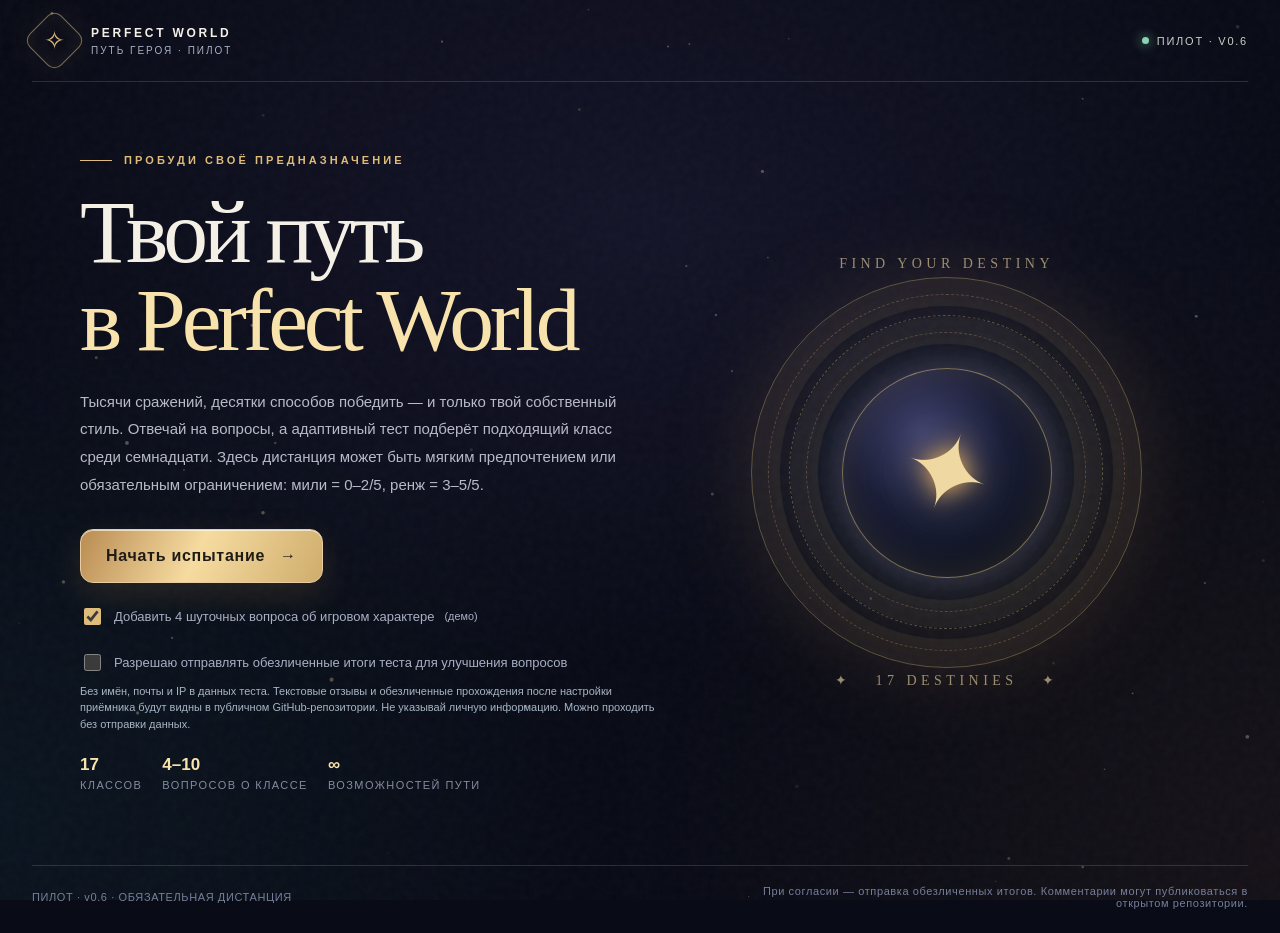
==== commit 0c825fcf: "Update quiz to v0.6 strict distance mechanics and preserve telemetry compatibility" ====
--- a/index.html
+++ b/index.html
@@ -30,11 +30,12 @@
 .privacy-note{color:#a6b5c5;font-size:11px;line-height:1.5;margin:8px 0}
 .online-pill{color:#c5d3c9}.online-pill::before{background:#88d4b2}
 @media(max-width:670px){.issue-widget details{width:100%}.issue-widget summary{justify-content:center}.issue-widget{justify-content:stretch}}
+.option-hard{border-color:rgba(229,187,103,.5);background:linear-gradient(115deg,rgba(69,48,34,.54),rgba(37,31,36,.58));box-shadow:inset 4px 0 0 rgba(225,174,94,.62)}.option-hard .option-key{background:rgba(225,174,94,.12);color:#f0d6a0}.option-hard:hover{border-color:#f1d49c;box-shadow:inset 4px 0 0 #efd6a5,0 8px 32px rgba(214,172,108,.12)}
 </style>
 </head>
 <body>
 <canvas id="sky" aria-hidden="true"></canvas><div class="grain" aria-hidden="true"></div>
-<div class="shell"><header class="top"><a class="brand" href="#" data-action="home"><span class="brand-mark"><span>✧</span></span><span class="brand-copy"><b>PERFECT WORLD</b><small>ПУТЬ ГЕРОЯ · ПИЛОТ</small></span></a><span class="offline online-pill">Пилот · v0.4</span></header><main id="app" class="main" aria-live="polite"></main><footer class="footer"><span>ПИЛОТ · v0.4 · СОХРАНЕНИЕ ОТЗЫВОВ</span><span>При согласии — отправка обезличенных итогов. Комментарии могут публиковаться в открытом репозитории.</span></footer></div>
+<div class="shell"><header class="top"><a class="brand" href="#" data-action="home"><span class="brand-mark"><span>✧</span></span><span class="brand-copy"><b>PERFECT WORLD</b><small>ПУТЬ ГЕРОЯ · ПИЛОТ</small></span></a><span class="offline online-pill">Пилот · v0.6</span></header><main id="app" class="main" aria-live="polite"></main><footer class="footer"><span>ПИЛОТ · v0.6 · ОБЯЗАТЕЛЬНАЯ ДИСТАНЦИЯ</span><span>При согласии — отправка обезличенных итогов. Комментарии могут публиковаться в открытом репозитории.</span></footer></div>
 <script src="config.js"></script>
 <script src="telemetry-client.js"></script>
 <script>
@@ -79,7 +80,7 @@
 ["U03",K.sur,"Сколько внимания ты хочешь уделять собственной защищённости?","Хочу выдерживать мощное давление","Умеренная живучесть достаточна","Готов пожертвовать живучестью"],
 ["U04",K.mov,"Насколько важны быстрые перемещения непосредственно в бою?","Очень важны: рывки и смена позиции","Умеренная мобильность вполне подходит","Предпочитаю стоять на позиции и реже двигаться"],
 ["U05",K.buff,"Нравится ли тебе усиливать именно союзников?","Да, хочу заметно усиливать группу","Пусть будет несколько полезных бафов","Не хочу заниматься бафами группы"],
-["U06",K.range,"Какую дистанцию активного боя ты предпочитаешь?","Хочу уверенно атаковать издалека","Мне подходит средняя дистанция","Предпочитаю ближний бой"],
+["U06",K.range,"Какую дистанцию активного боя ты предпочитаешь?","Скорее дальний бой, но возможен компромисс","Дистанция не главный критерий, нравится средний диапазон","Скорее ближний бой, но возможен компромисс"],
 ["U07",K.sup,"Насколько важна для тебя роль помощи группе?","Хочу быть полноценным саппортом","Нравится сочетать помощь и личный урон","Предпочитаю играть независимо от союзников"],
 ["U08",K.dmg,"Насколько важна специализация на личном уроне?","Урон должен быть главной задачей","Хочу урон, но не в ущерб другой роли","Предпочту другую пользу для команды"],
 ["U09",K.solo,"Насколько для тебя важна возможность самостоятельно фармить данжи?","Хочу эффективно фармить в одиночку","Иногда хочу проходить соло-контент","Не собираюсь фармить данжи один"],
@@ -92,7 +93,7 @@
 ["U16",K.trans,"Нравятся ли тебе боевые формы, изменяющие возможности персонажа?","Да, хочу активно менять форму и умения","Интересна временная боевая форма","Предпочитаю обходиться без трансформаций"],
 ["U17",K.complex,"Какую сложность эффективного освоения персонажа ты предпочитаешь?","Хочу требовательный класс с высоким потолком мастерства","Нравится умеренно сложное управление","Предпочитаю простое и понятное управление"],
 ["U18",K.combo,"Как относишься к комбинациям умений и ресурсным механикам?","Хочу строить сложные комбинации","Нравятся некоторые связки способностей","Предпочитаю независимые простые умения"]
-].map(x=>({id:x[0],trait:x[1],title:x[2],options:[["A",x[3]],["B",x[4]],["C",x[5]],["D","Не принципиально"]],priority:1}));
+].map(x=>({id:x[0],trait:x[1],title:x[2],options:[["A",x[3]],["B",x[4]],["C",x[5]],["D","Не принципиально"],...(x[0]==="U06"?[["E","Только ближний бой","ОБЯЗАТЕЛЬНО · Исключить всех, у кого дальность атаки 3–5 из 5."],["F","Только дальний бой","ОБЯЗАТЕЛЬНО · Исключить всех, у кого дальность атаки 0–2 из 5."]]:[])],priority:1}));
 const EXTRA={
 P01:{id:"P01",category:"Уточнение роли",title:"Что именно означает для тебя поддержка союзников?",sub:"Разные виды поддержки могут приводить к совершенно разным классам.",options:[["A","Лечить и спасать союзников","Предотвращать смерти своей команды."],["B","Контролировать противников","Не давать врагам действовать и мешать их атакам."],["C","Усиливать союзников и ослаблять врагов","Бафы, дебафы и командные преимущества."],["D","Совмещать собственный урон с поддержкой","Участвовать в убийстве, помогая команде."]]},
 P04:{id:"P04",category:"Важность роли",title:"Насколько для тебя обязательна роль поддержки?",sub:"Здесь решается, исключать ли классы, которые почти не выполняют эту роль.",options:[["A","Обязательна","Не предлагать классы без выраженной поддержки."],["B","Скорее важна","Предпочтение сильное, но допустим компромисс."],["C","Урон для меня важнее","Поддержка приятна, но не определяет выбор."],["D","Пока не уверен","Оставим поддержку мягким пожеланием."]]},
@@ -107,36 +108,44 @@
 {id:"B04",category:"Привычки героя · демо",title:"Сегодня можно делать в игре что угодно. Что выберешь?",options:[["A","Пойду на PvP","Всё ради хорошего боя."],["B","Соберу группу в поход","Совместный контент зовёт."],["C","Займусь образом героя","Красота тоже характеристика."],["D","Буду исследовать мир","Мне некуда спешить."]],tags:{A:"дуэлянт",B:"рейдер",C:"модник",D:"философ"}}
 ];
 const GLYPH={"Воин":"⚔","Маг":"✦","Стрелок":"⌖","Лучник":"➶","Жрец":"✧","Паладин":"◆","Оборотень":"♜","Друид":"❈","Странник":"⟁","Мистик":"✺","Страж":"⬡","Дух крови":"♠","Жнец":"☾","Призрак":"◈","Бард":"♫","Шаман":"✳","Убийца":"✥"};
-const STORE="perfectworld_mvp_offline_03";
+// Эксперимент v0.6. U06 задаётся КАЖДОМУ, включая выбравших Q02-A.
+// U06 E/F — только hard-фильтр без добавления баллов, класс: 0–2 melee, 3–5 ranged.
+// U06 A/B/C — мягкие предпочтения с весом 2.0; Q03 — вес 1.3.
+// При наличии U06 исходный Q02-A не оценивается вторично, чтобы не удваивать дальность.
+const WEIGHT={range:2.0,damageType:1.3,ordinary:1.0};
+const STORE="perfectworld_mvp_offline_06";
 const safeStorage={get(){try{return localStorage.getItem(STORE)}catch{return null}},set(s){try{localStorage.setItem(STORE,s)}catch{}}};
 function initial(){return{phase:"intro",answers:{},history:[],demo:true,startedAt:null,feedback:{rating:0,text:"",expected:""},lastResult:null,telemetryEnabled:false,sessionId:null,reportedHash:null}}
 let state=initial();try{const parsed=JSON.parse(safeStorage.get()||"null");if(parsed&&typeof parsed==="object"&&parsed.answers&&Array.isArray(parsed.history)&&["intro","quiz","result"].includes(parsed.phase))state={...initial(),...parsed};}catch{}
 const ans=id=>state.answers[id];
 const countClass=()=>state.history.filter(id=>!id.startsWith("B")).length;
 const getSubtype=()=>ans("P01")==="A"?"Лечение":ans("P01")==="B"?"Контроль":ans("P01")==="C"?"Бафы и дебафы":ans("P01")==="D"?"Урон с поддержкой":ans("Q01")==="D"?"Лечение":"Не уточнено";
+const distanceHard=()=>ans("U06")==="E"?"melee":ans("U06")==="F"?"ranged":null;
+const distanceGroup=cl=>v(cl,K.range)<=2?"melee":"ranged";
 const physicalHard=()=>ans("P02")==="A"&&!["B","D"].includes(ans("P03"));
 const supportHard=()=>ans("P04")==="A"&&!["A","D"].includes(ans("P03"));
 function supportScore(cl){const s=getSubtype();if(s==="Лечение")return v(cl,K.heal);if(s==="Контроль")return v(cl,K.ctrl);if(s==="Бафы и дебафы")return (v(cl,K.buff)+v(cl,K.deb))/2;if(s==="Урон с поддержкой")return Math.min(v(cl,K.dmg),v(cl,K.sup));return v(cl,K.sup)}
-function eligible(cl){return(!physicalHard()||v(cl,K.phy)>=4)&&(!supportHard()||supportScore(cl)>=4)}
+function eligible(cl){return(!physicalHard()||v(cl,K.phy)>=4)&&(!supportHard()||supportScore(cl)>=4)&&(!distanceHard()||distanceGroup(cl)===distanceHard())}
 function qValues(cl){const a=ans("Q01"),b=ans("Q02"),c=ans("Q03"),d=ans("Q04"),type=getSubtype();
 let one=a==="A"?.8*v(cl,K.dmg)+.2*v(cl,K.burst):a==="B"?v(cl,K.ctrl):a==="D"?.7*v(cl,K.heal)+.3*v(cl,K.sup):type==="Лечение"?.7*v(cl,K.heal)+.3*v(cl,K.sup):type==="Контроль"?.7*v(cl,K.ctrl)+.3*v(cl,K.sup):type==="Урон с поддержкой"?.5*v(cl,K.dmg)+.5*v(cl,K.sup):.4*v(cl,K.sup)+.3*v(cl,K.buff)+.3*v(cl,K.deb);
 let two=b==="A"?v(cl,K.range):b==="B"?v(cl,K.mov):b==="C"?v(cl,K.sur):.4*v(cl,K.complex)+.4*v(cl,K.combo)+.2*v(cl,K.trans);
 let three=c==="A"?v(cl,K.phy):c==="B"?v(cl,K.mag):c==="C"?.5*(5-Math.abs(v(cl,K.phy)-4))+.5*(5-Math.abs(v(cl,K.mag)-4)):0;
-let four=d==="A"?.65*v(cl,K.solo)+.35*(5-Math.abs(v(cl,K.gear)-1)):d==="B"?.65*v(cl,K.sup)+.35*(5-Math.abs(v(cl,K.gear)-1)):d==="C"?v(cl,K.dmg):0;
+let four=d==="A"?.65*v(cl,K.solo)+.35*(5-Math.abs(v(cl,K.gear)-1)):d==="B"?.65*v(cl,K.sup)+.35*(5-Math.abs(v(cl,K.gear)-1)):d==="C"?.75*v(cl,K.dmg)+.25*v(cl,K.gear):0;
 return[one,two,three,four]}
-function covered(k){const q1=ans("Q01"),q2=ans("Q02"),q4=ans("Q04");switch(k){case 0:return q1==="B";case 1:return q1==="C";case 2:return q2==="C";case 3:return q2==="B";case 4:return q1==="C";case 5:return q2==="A";case 6:return q1==="C"||q1==="D"||q4==="B";case 7:return q1==="A"||q4==="C";case 8:return q4==="A";case 9:return q4==="A"||q4==="B";case 10:return false;case 11:return q1==="D";case 12:return false;case 13:return q1==="A";case 14:return false;default:return q2==="D"}}
+function covered(k){const q1=ans("Q01"),q2=ans("Q02"),q4=ans("Q04");switch(k){case 0:return q1==="B";case 1:return q1==="C";case 2:return q2==="C";case 3:return q2==="B";case 4:return q1==="C";case 5:return ans("U06")!==undefined;case 6:return q1==="C"||q1==="D"||q4==="B";case 7:return q1==="A"||q4==="C";case 8:return q4==="A";case 9:return q4==="A"||q4==="B";case 10:return false;case 11:return q1==="D";case 12:return false;case 13:return q1==="A";case 14:return false;default:return false}}
 function target(k,code){if(!code||code==="D")return null;return k===9?{A:1,B:3,C:5}[code]:{A:5,B:3,C:0}[code]}
 function availableU(){return BANK.map((b,k)=>({...b,k})).filter(b=>ans(b.id)===undefined&&!covered(b.k))}
 function compute(){if(!CORE.every(q=>ans(q.id)!==undefined))return null;
-const w=[1,1,ans("Q03")==="D"?0:1,ans("Q04")==="D"?0:1];
-const responded=BANK.map((b,k)=>({...b,k,answer:ans(b.id)})).filter(b=>b.answer!==undefined&&b.answer!=="D");
-const denom=w.reduce((a,b)=>a+b,0)+responded.length;
-const list=CLASSES.filter(eligible).map(cl=>{const q=qValues(cl);const bankTotal=responded.reduce((sum,b)=>sum+5-Math.abs(v(cl,b.trait)-target(b.k,b.answer)),0);const main=q.reduce((sum,t,i)=>sum+t*w[i],0);return{cl,name:cl.name,score:(main+bankTotal)/denom,main:q,bankTotal}}).sort((a,b)=>b.score-a.score||a.cl.index-b.cl.index);
-return{list,denom,w,answeredU:responded.length,leader:list[0]||null,runner:list[1]||null,third:list[2]||null}}
+const w=[1,ans("Q02")==="A"&&ans("U06")!==undefined?0:1,ans("Q03")==="D"?0:WEIGHT.damageType,ans("Q04")==="D"?0:1];
+const responded=BANK.map((b,k)=>({...b,k,answer:ans(b.id)})).filter(b=>b.answer!==undefined&&!['D','E','F'].includes(b.answer));
+const bankWeight=responded.reduce((sum,b)=>sum+(b.id==="U06"?WEIGHT.range:WEIGHT.ordinary),0);
+const denom=w.reduce((a,b)=>a+b,0)+bankWeight;
+const list=CLASSES.filter(eligible).map(cl=>{const q=qValues(cl);const bankTotal=responded.reduce((sum,b)=>sum+(b.id==="U06"?WEIGHT.range:WEIGHT.ordinary)*(5-Math.abs(v(cl,b.trait)-target(b.k,b.answer))),0);const main=q.reduce((sum,t,i)=>sum+t*w[i],0);return{cl,name:cl.name,score:(main+bankTotal)/denom,main:q,bankTotal}}).sort((a,b)=>b.score-a.score||a.cl.index-b.cl.index);
+return{list,denom,w,answeredU:bankWeight,leader:list[0]||null,runner:list[1]||null,third:list[2]||null}}
 function stress(e){if(!e?.leader)return 0;let total=0,stay=0;for(let j=0;j<5;j++){if(j<4&&e.w[j]===0)continue;if(j===4&&e.answeredU===0)continue;for(const factor of [.75,1.25]){let alt=e.list.map(item=>{const w=e.w.map((x,i)=>j===i?x*factor:x),wb=j===4?factor:1;return{name:item.name,score:(item.main.reduce((s,v,i)=>s+v*w[i],0)+item.bankTotal*wb)/(w.reduce((a,b)=>a+b,0)+e.answeredU*wb)}}).sort((a,b)=>b.score-a.score);total++;if(alt[0].name===e.leader.name&&(!alt[1]||alt[0].score-alt[1].score>1e-9))stay++;}}return total?stay/total:0}
 function threatCount(e){if(!e?.leader)return 0;const avail=availableU();const n=countClass();let threats=0;
 for(const ch of e.list.slice(1)){
-const gains=avail.map(b=>{let t=b.k===9?[1,3,5]:[5,3,0];return Math.max(0,...t.map(x=>Math.abs(v(e.leader.cl,b.trait)-x)-Math.abs(v(ch.cl,b.trait)-x)))}).sort((a,b)=>b-a);
+const gains=avail.map(b=>{let t=b.k===9?[1,3,5]:[5,3,0];return (b.id==="U06"?WEIGHT.range:WEIGHT.ordinary)*Math.max(0,...t.map(x=>Math.abs(v(e.leader.cl,b.trait)-x)-Math.abs(v(ch.cl,b.trait)-x)))}).sort((a,b)=>b-a);
 const potential=(gains[0]||0)+(n<=8?(gains[1]||0):0);
 const oldMargin=(e.leader.score-ch.score)*e.denom;
 if(potential>=oldMargin-1e-9)threats++;
@@ -148,8 +157,17 @@
 if(ans("Q01")==="C"&&ans("P01")===undefined)return{kind:"question",question:EXTRA.P01};
 if(["C","D"].includes(ans("Q01"))&&ans("P04")===undefined)return{kind:"question",question:EXTRA.P04};
 if(ans("Q03")==="A"&&ans("P02")===undefined)return{kind:"question",question:EXTRA.P02};
+// Дистанцию обязательно уточняем у ВСЕХ игроков, даже при Q02-A.
+// E/F исключают неподходящие классы до ранжирования, а не штрафуют баллами.
+if(ans("U06")===undefined)return{kind:"question",question:{...BANK.find(b=>b.id==="U06"),category:"Ключевой выбор · дистанция",sub:"Можно выбрать мягкое предпочтение или ОБЯЗАТЕЛЬНУЮ дистанцию. Только ближний бой: классы с дальностью 0–2; только дальний: 3–5. Неподходящие классы будут полностью исключены."}};
 let e=compute();
-if(e.list.length===0){if(ans("P03")===undefined)return{kind:"question",question:EXTRA.P03};return{kind:"result",status:"conflict",e}}
+if(e.list.length===0){
+// P03 умеет разрешать только конфликт физического урона и поддержки.
+// Когда есть обязательная дистанция, показываем честный конфликт, не предлагая
+// ложное разрешение, которое не снимет дистанционный фильтр.
+if(!distanceHard()&&ans("P03")===undefined&&physicalHard()&&supportHard())return{kind:"question",question:EXTRA.P03};
+return{kind:"result",status:"conflict",e}}
+
 const n=countClass();
 if(n>=10)return{kind:"result",status:"limit",e};
 const gap=e.runner?e.leader.score-e.runner.score:0;
@@ -165,22 +183,22 @@
 function persist(){safeStorage.set(JSON.stringify(state))}
 function esc(s){return String(s??"").replace(/[&<>"']/g,ch=>({"&":"&amp;","<":"&lt;",">":"&gt;","\"":"&quot;","'":"&#39;"}[ch]))}
 function describeClass(cl){const s=cl.scores;let priorities=TRAITS.map((t,i)=>({t,val:s[i+1]})).filter(x=>x.val>=4&&![K.gear,K.complex].includes(x.t));return priorities.slice(0,3).map(x=>x.t.toLowerCase()).join(" · ")}
-function explanation(){const pts=[];const q1=ans("Q01"),q2=ans("Q02"),q3=ans("Q03"),q4=ans("Q04");if(q1==="A")pts.push("ориентацию на личный урон");if(q1==="B")pts.push("контроль противников");if(q1==="C")pts.push(getSubtype()==="Лечение"?"поддержку через лечение":getSubtype()==="Контроль"?"контроль в интересах команды":"командную поддержку");if(q1==="D")pts.push("лечение и спасение союзников");if(q2==="A")pts.push("бой на расстоянии");if(q2==="B")pts.push("мобильный бой");if(q2==="C")pts.push("живучесть");if(q2==="D")pts.push("тактическую сложность");if(q3==="A")pts.push("физический урон");if(q3==="B")pts.push("магический урон");if(q3==="C")pts.push("гибридный тип урона");if(q4==="A")pts.push("самостоятельность в PvE");if(q4==="B")pts.push("групповой PvE");if(q4==="C")pts.push("развитие наносимого урона");return pts.join(", ")}
+function explanation(){const pts=[];const q1=ans("Q01"),q2=ans("Q02"),q3=ans("Q03"),q4=ans("Q04");if(q1==="A")pts.push("ориентацию на личный урон");if(q1==="B")pts.push("контроль противников");if(q1==="C")pts.push(getSubtype()==="Лечение"?"поддержку через лечение":getSubtype()==="Контроль"?"контроль в интересах команды":"командную поддержку");if(q1==="D")pts.push("лечение и спасение союзников");if(ans("U06")==="E")pts.push("строго ближний бой (0–2/5)");else if(ans("U06")==="F")pts.push("строго дальний бой (3–5/5)");else if(ans("U06")==="A")pts.push("предпочтение дальнего боя");else if(ans("U06")==="C")pts.push("предпочтение ближнего боя");else if(q2==="A")pts.push("бой на расстоянии");if(q2==="B")pts.push("мобильный бой");if(q2==="C")pts.push("живучесть");if(q2==="D")pts.push("тактическую сложность");if(q3==="A")pts.push("физический урон");if(q3==="B")pts.push("магический урон");if(q3==="C")pts.push("гибридный тип урона");if(q4==="A")pts.push("самостоятельность в PvE");if(q4==="B")pts.push("групповой PvE");if(q4==="C")pts.push("развитие наносимого урона");return pts.join(", ")}
 function personality(){const has=BEH.every(q=>ans(q.id)!==undefined);if(!state.demo||!has)return null;const first=BEH[0].tags[ans("B01")],second=BEH[1].tags[ans("B02")],third=BEH[2].tags[ans("B03")],fourth=BEH[3].tags[ans("B04")],adj=({A:"Грозный",B:"Неутомимый",C:"Стильный",D:"Созерцательный"})[ans("B04")];return{label:`${adj} ${first}-${second}`,extra:`Также: ${third}, ${fourth}.`,tags:[first,second,third,fourth]}}
 function wordIcon(id){return({Q01:"⚔",Q02:"⟡",Q03:"✦",Q04:"♜",P01:"✧",P02:"⚖",P03:"◆",P04:"♧"})[id]||"✺"}
-function introHTML(){const resume=Object.keys(state.answers).length>0;return `<div class="pane intro"><div><div class="eyebrow">Пробуди своё предназначение</div><h1>Твой путь<br><span class="highlight">в Perfect World</span></h1><p class="lead">Тысячи сражений, десятки способов победить — и только твой собственный стиль. Отвечай на вопросы, а адаптивный тест подберёт подходящий класс среди семнадцати.</p><button class="cta" data-action="start">${resume?"Продолжить путешествие":"Начать испытание"}<span aria-hidden="true">→</span></button><div><label class="toggle"><input type="checkbox" id="demoToggle" ${state.demo?"checked":""}> Добавить 4 шуточных вопроса об игровом характере <small>(демо)</small></label><label class="toggle"><input type="checkbox" id="telemetryToggle" ${state.telemetryEnabled?"checked":""}> Разрешаю отправлять обезличенные итоги теста для улучшения вопросов</label><p class="privacy-note">Без имён, почты и IP в данных теста. Текстовые отзывы и обезличенные прохождения после настройки приёмника будут видны в публичном GitHub-репозитории. Не указывай личную информацию. Можно проходить без отправки данных.</p></div><div class="intro-meta"><div><strong>17</strong>классов</div><div><strong>4–10</strong>вопросов о классе</div><div><strong>∞</strong>возможностей пути</div></div></div><div class="orb-stage" aria-hidden="true"><div class="orb-glow"></div><div class="orb-ring"></div><div class="orb-ring r2"></div><div class="orb-core"></div><div class="orbit-word w1">Find your destiny</div><div class="orbit-word w2">✦ &nbsp; 17 destinies &nbsp; ✦</div></div></div>`}
+function introHTML(){const resume=Object.keys(state.answers).length>0;return `<div class="pane intro"><div><div class="eyebrow">Пробуди своё предназначение</div><h1>Твой путь<br><span class="highlight">в Perfect World</span></h1><p class="lead">Тысячи сражений, десятки способов победить — и только твой собственный стиль. Отвечай на вопросы, а адаптивный тест подберёт подходящий класс среди семнадцати. Здесь дистанция может быть мягким предпочтением или обязательным ограничением: мили = 0–2/5, ренж = 3–5/5.</p><button class="cta" data-action="start">${resume?"Продолжить путешествие":"Начать испытание"}<span aria-hidden="true">→</span></button><div><label class="toggle"><input type="checkbox" id="demoToggle" ${state.demo?"checked":""}> Добавить 4 шуточных вопроса об игровом характере <small>(демо)</small></label><label class="toggle"><input type="checkbox" id="telemetryToggle" ${state.telemetryEnabled?"checked":""}> Разрешаю отправлять обезличенные итоги теста для улучшения вопросов</label><p class="privacy-note">Без имён, почты и IP в данных теста. Текстовые отзывы и обезличенные прохождения после настройки приёмника будут видны в публичном GitHub-репозитории. Не указывай личную информацию. Можно проходить без отправки данных.</p></div><div class="intro-meta"><div><strong>17</strong>классов</div><div><strong>4–10</strong>вопросов о классе</div><div><strong>∞</strong>возможностей пути</div></div></div><div class="orb-stage" aria-hidden="true"><div class="orb-glow"></div><div class="orb-ring"></div><div class="orb-ring r2"></div><div class="orb-core"></div><div class="orbit-word w1">Find your destiny</div><div class="orbit-word w2">✦ &nbsp; 17 destinies &nbsp; ✦</div></div></div>`}
 function questionHTML(q){const n=countClass();const beh=q.id.startsWith("B");const progress=Math.round((n/10)*100);let cat=q.category||"Уточнение";let subtitle=beh?"Этот вопрос влияет только на шуточный архетип, а не на выбор класса.":q.sub||"Выбирай то, что тебе действительно интересно. Здесь нет правильных и неправильных ответов.";
-const choices=q.options.map(([key,title,desc],i)=>`<button class="option" data-answer="${esc(key)}" data-question="${esc(q.id)}"><span class="option-key">${String.fromCharCode(65+i)}</span><span class="option-text"><strong>${esc(title)}</strong>${desc?`<small>${esc(desc)}</small>`:""}</span><span class="option-arrow" aria-hidden="true">↗</span></button>`).join("");
-return `<div class="pane quiz-layout"><section class="q-container"><div class="q-kicker">${esc(cat)} <span style="float:right;opacity:.75">${esc(q.id)}</span></div><h2 class="q-title">${esc(q.title)}</h2><p class="q-sub">${esc(subtitle)}</p><div class="choices">${choices}</div><div class="q-bottom"><button class="icon-btn" data-action="back" ${state.history.length?"":"disabled"}>← Назад</button><div class="hint">Выбор: клавиши 1–4</div></div><div class="issue-widget"><details><summary>✎ Замечание к вопросу <span class="muted">${esc(q.id)}</span></summary><label class="privacy-note" for="issueInput">Что здесь непонятно, некорректно или спорно?</label><textarea id="issueInput" maxlength="1200" placeholder="Например: вариант B неоднозначный…">${esc(PW_TELEMETRY.getDraft(q.id))}</textarea><div class="privacy-note">Отзыв привязывается к ID вопроса и текущему ответу (если он уже есть). Отправка добровольная; опубликованный отзыв будет доступен в репозитории.</div><button class="issue-submit" data-action="sendIssue" data-question="${esc(q.id)}">Отправить отзыв по ${esc(q.id)}</button><div class="note-status" id="issueStatus" aria-live="polite"></div></details></div></section><aside class="progress-rail"><div class="stat-card"><div class="progress-top"><span>Классовый путь</span><span>${n} / 10</span></div><div class="progress-val">${String(n).padStart(2,"0")} <small>шагов</small></div><div class="track"><div style="width:${progress}%"></div></div><div class="small-copy">Максимум 10 классовых вопросов. Шуточные вопросы не входят в лимит.</div></div><div class="stat-card"><div class="aside-label">Дневник героя</div><div class="mini-stat"><span>Классы</span><strong>17</strong></div><div class="mini-stat"><span>Ответов</span><strong>${state.history.length}</strong></div><div class="mini-stat"><span>Тип вопроса</span><strong>${beh?"Характер":"Подбор"}</strong></div><div class="small-copy" style="margin-top:11px">Можно вернуться и изменить любой последний ответ. Расчёт пересчитывается заново.</div></div></aside></div>`}
-function resultHTML(view){const e=view.e,top=e.list.slice(0,3),best=e.leader,persona=personality(),isConflict=view.status==="conflict",statusMap={sufficient:["Диагностика завершена","sufficient"],limit:["Предел вопросов","amb"],ambiguous:["Результат неоднозначен","amb"],conflict:["Требования несовместимы","conflict"]};const [label,tone]=statusMap[view.status];const name=best?.name||"Подходящий класс не найден";const winner=best?`<div class="result-hero"><div class="result-art"><div class="result-glyph" aria-hidden="true">${GLYPH[name]||"✦"}</div><div class="art-note">Твоя новая легенда</div></div><div class="result-body"><div class="eyebrow">Обрети свой класс</div><h2>${esc(name)}</h2><p class="result-desc">${esc(describeClass(best.cl))}</p><div class="score-big">${(best.score/5*100).toFixed(1).replace(".",",")}% <small>совпадение предпочтений</small></div><p class="result-desc">Ты выделил ${esc(explanation())}. По текущей матрице этот класс лучше других соответствует полученным ответам.</p>${persona?`<div class="insight"><strong style="color:var(--gold2)">Демонстрационный архетип:</strong><br>${esc(persona.label)}<br><span class="muted">${esc(persona.extra)}</span></div>`:""}</div></div>`:`<div class="result-hero"><div class="result-art"><div class="result-glyph">⚖</div></div><div class="result-body"><div class="eyebrow">Путь не определён</div><h2>Не всё совместимо</h2><p class="result-desc">Ты отметил физический урон и поддержку как обязательные требования, но в текущей матрице нет класса, который одновременно удовлетворяет обоим порогам. Мы не станем выдавать другой класс за соответствующий запросу.</p></div></div>`;
+const choices=q.options.map(([key,title,desc],i)=>`<button class="option ${q.id==="U06"&&["E","F"].includes(key)?"option-hard":""}" data-answer="${esc(key)}" data-question="${esc(q.id)}"><span class="option-key">${String.fromCharCode(65+i)}</span><span class="option-text"><strong>${esc(title)}</strong>${desc?`<small>${esc(desc)}</small>`:""}</span><span class="option-arrow" aria-hidden="true">↗</span></button>`).join("");
+return `<div class="pane quiz-layout"><section class="q-container"><div class="q-kicker">${esc(cat)} <span style="float:right;opacity:.75">${esc(q.id)}</span></div><h2 class="q-title">${esc(q.title)}</h2><p class="q-sub">${esc(subtitle)}</p><div class="choices">${choices}</div><div class="q-bottom"><button class="icon-btn" data-action="back" ${state.history.length?"":"disabled"}>← Назад</button><div class="hint">Выбор: клавиши 1–${q.options.length}</div></div><div class="issue-widget"><details><summary>✎ Замечание к вопросу <span class="muted">${esc(q.id)}</span></summary><label class="privacy-note" for="issueInput">Что здесь непонятно, некорректно или спорно?</label><textarea id="issueInput" maxlength="1200" placeholder="Например: вариант B неоднозначный…">${esc(PW_TELEMETRY.getDraft(q.id))}</textarea><div class="privacy-note">Отзыв привязывается к ID вопроса и текущему ответу (если он уже есть). Отправка добровольная; опубликованный отзыв будет доступен в репозитории.</div><button class="issue-submit" data-action="sendIssue" data-question="${esc(q.id)}">Отправить отзыв по ${esc(q.id)}</button><div class="note-status" id="issueStatus" aria-live="polite"></div></details></div></section><aside class="progress-rail"><div class="stat-card"><div class="progress-top"><span>Классовый путь</span><span>${n} / 10</span></div><div class="progress-val">${String(n).padStart(2,"0")} <small>шагов</small></div><div class="track"><div style="width:${progress}%"></div></div><div class="small-copy">Максимум 10 классовых вопросов. Шуточные вопросы не входят в лимит.</div></div><div class="stat-card"><div class="aside-label">Дневник героя</div><div class="mini-stat"><span>Классы</span><strong>17</strong></div><div class="mini-stat"><span>Ответов</span><strong>${state.history.length}</strong></div><div class="mini-stat"><span>Тип вопроса</span><strong>${beh?"Характер":"Подбор"}</strong></div><div class="small-copy" style="margin-top:11px">Можно вернуться и изменить любой последний ответ. Расчёт пересчитывается заново.</div></div></aside></div>`}
+function resultHTML(view){const e=view.e,top=e.list.slice(0,3),best=e.leader,persona=personality(),isConflict=view.status==="conflict",statusMap={sufficient:["Диагностика завершена","sufficient"],limit:["Предел вопросов","amb"],ambiguous:["Результат неоднозначен","amb"],conflict:["Требования несовместимы","conflict"]};const [label,tone]=statusMap[view.status];const name=best?.name||"Подходящий класс не найден";const winner=best?`<div class="result-hero"><div class="result-art"><div class="result-glyph" aria-hidden="true">${GLYPH[name]||"✦"}</div><div class="art-note">Твоя новая легенда</div></div><div class="result-body"><div class="eyebrow">Обрети свой класс</div><h2>${esc(name)}</h2><p class="result-desc">${esc(describeClass(best.cl))}</p><div class="score-big">${(best.score/5*100).toFixed(1).replace(".",",")}% <small>совпадение предпочтений</small></div><p class="result-desc">Ты выделил ${esc(explanation())}. По текущей матрице этот класс лучше других соответствует полученным ответам.</p>${persona?`<div class="insight"><strong style="color:var(--gold2)">Демонстрационный архетип:</strong><br>${esc(persona.label)}<br><span class="muted">${esc(persona.extra)}</span></div>`:""}</div></div>`:`<div class="result-hero"><div class="result-art"><div class="result-glyph">⚖</div></div><div class="result-body"><div class="eyebrow">Путь не определён</div><h2>Не всё совместимо</h2><p class="result-desc">${distanceHard()?`Выбрана обязательная дистанция — ${distanceHard()==="melee"?"только мили (дальность 0–2/5)":"только ренж (дальность 3–5/5)"}. С учётом остальных обязательных требований в текущей матрице не осталось подходящих классов.`:"Не удалось найти класс, который одновременно удовлетворяет всем обязательным требованиям."} Никакого автоматического ослабления фильтра нет. Вернись к выбору дистанции или пересмотри обязательные условия.</p></div></div>`;
 const bars=top.map((x,i)=>`<div class="rank-row"><span>${i+1}. ${esc(x.name)}</span><div class="rank-bar"><i style="width:${Math.max(0,Math.min(100,x.score/5*100))}%"></i></div><b>${Math.round(x.score/5*100)}%</b></div>`).join("");
 const explainStatus={sufficient:"Устойчивость проверена изменениями весов и возможными ответами на оставшиеся уточнения. Это не гарантия понравившегося класса.",limit:"Лимит в 10 классовых вопросов достигнут. Лучший кандидат показан с учётом оставшейся неопределённости.",ambiguous:"Полезные уточнения исчерпаны, но данных недостаточно для однозначного результата. Сравни альтернативы.",conflict:"Выбери другие обязательные условия или начни прохождение заново."}[view.status];
-return `<div class="pane result"><div class="result-top"><div class="eyebrow">Испытание пройдено</div><span class="status ${tone}">${esc(label)}</span></div>${winner}<div class="result-grid"><div class="result-section"><h3>${isConflict?"Почему результата нет":"Рейтинг и альтернативы"}</h3>${isConflict?`<p class="small-copy">Для обязательного физического урона и выбранного типа поддержки использован порог 4/5. Без явного разрешения конфликта фильтр остаётся строгим.</p>`:bars+`<p class="small-copy">Сравнение основано на твоих ответах, а не на статистической вероятности выбора класса.</p>`}</div><div class="result-section"><h3>Вердикт системы</h3><p class="small-copy">${esc(explainStatus)}</p><div class="mini-stat"><span>Классовых вопросов</span><strong>${countClass()}</strong></div><div class="mini-stat"><span>Возможных классов</span><strong>${e.list.length}</strong></div><div class="mini-stat"><span>Текущая версия</span><strong>v0.3 MVP</strong></div></div></div>${best?`<div class="result-section"><h3>Оцени рекомендацию</h3><p class="small-copy">Для будущей калибровки пригодится честная оценка. После настройки приёмника можно отправить оценку для калибровки; при недоступности она останется в локальной очереди.</p><div class="rating" role="group" aria-label="Оценка от одного до пяти">${[1,2,3,4,5].map(n=>`<button class="star ${state.feedback?.rating>=n?"active":""}" data-rate="${n}" title="${n} из 5" aria-label="${n} из 5">★</button>`).join("")}</div><p class="small-copy">Ты выбрал бы этот класс самостоятельно?</p><div class="chipline">${[["yes","Да"],["maybe","Возможно"],["no","Нет"]].map(([key,label])=>`<button class="ghost" data-expected="${key}" style="${state.feedback?.expected===key?"border-color:#dbba79;color:#f1d7aa":""}">${label}</button>`).join("")}</div><textarea id="feedbackText" placeholder="Что подошло или что алгоритм упустил? (необязательно)">${esc(state.feedback?.text||"")}</textarea><div class="result-actions"><button class="ghost" data-action="saveFeedback">Сохранить и отправить оценку</button></div><div class="feedback-status" id="feedbackStatus"></div></div>`:""}<p class="privacy-note">Данные этого пилота не являются статистически репрезентативными. Передаются только при добровольном согласии или явном нажатии отправки.</p><div class="result-actions"><button class="cta" data-action="restart">Пройти заново ↗</button><button class="ghost" data-action="export">Экспорт прохождения · JSON</button><button class="ghost" data-action="exportQueue">Экспорт очереди отзывов · JSON</button><button class="ghost" data-action="back">← Изменить ответ</button></div></div>`}
+return `<div class="pane result"><div class="result-top"><div class="eyebrow">Испытание пройдено</div><span class="status ${tone}">${esc(label)}</span></div>${winner}<div class="result-grid"><div class="result-section"><h3>${isConflict?"Почему результата нет":"Рейтинг и альтернативы"}</h3>${isConflict?`<p class="small-copy">Обязательные фильтры: ${esc([distanceHard()==="melee"?"только мили (≤2)":distanceHard()==="ranged"?"только ренж (≥3)":null,physicalHard()?"физический урон ≥4":null,supportHard()?"поддержка ≥4":null].filter(Boolean).join(" · ")||"параметры выбора")}. Нельзя автоматически предложить исключённый класс.</p>`:bars+`<p class="small-copy">${distanceHard()?`Обязательная дистанция: ${distanceHard()==="melee"?"милишники (0–2)":"дальнобойные (3–5)"}. Остальные классы исключены до подсчёта рейтинга.`:"Сравнение основано на твоих ответах, а не на статистической вероятности выбора класса."}</p>`}</div><div class="result-section"><h3>Вердикт системы</h3><p class="small-copy">${esc(explainStatus)}</p><div class="mini-stat"><span>Классовых вопросов</span><strong>${countClass()}</strong></div><div class="mini-stat"><span>Возможных классов</span><strong>${e.list.length}</strong></div><div class="mini-stat"><span>Текущая версия</span><strong>v0.6 — строгая дистанция</strong></div></div></div>${best?`<div class="result-section"><h3>Оцени рекомендацию</h3><p class="small-copy">Для будущей калибровки пригодится честная оценка. После настройки приёмника можно отправить оценку для калибровки; при недоступности она останется в локальной очереди.</p><div class="rating" role="group" aria-label="Оценка от одного до пяти">${[1,2,3,4,5].map(n=>`<button class="star ${state.feedback?.rating>=n?"active":""}" data-rate="${n}" title="${n} из 5" aria-label="${n} из 5">★</button>`).join("")}</div><p class="small-copy">Ты выбрал бы этот класс самостоятельно?</p><div class="chipline">${[["yes","Да"],["maybe","Возможно"],["no","Нет"]].map(([key,label])=>`<button class="ghost" data-expected="${key}" style="${state.feedback?.expected===key?"border-color:#dbba79;color:#f1d7aa":""}">${label}</button>`).join("")}</div><textarea id="feedbackText" placeholder="Что подошло или что алгоритм упустил? (необязательно)">${esc(state.feedback?.text||"")}</textarea><div class="result-actions"><button class="ghost" data-action="saveFeedback">Сохранить и отправить оценку</button></div><div class="feedback-status" id="feedbackStatus"></div></div>`:""}<p class="privacy-note">Данные этого пилота не являются статистически репрезентативными. Передаются только при добровольном согласии или явном нажатии отправки.</p><div class="result-actions"><button class="cta" data-action="restart">Пройти заново ↗</button><button class="ghost" data-action="export">Экспорт прохождения · JSON</button><button class="ghost" data-action="exportQueue">Экспорт очереди отзывов · JSON</button><button class="ghost" data-action="back">← Изменить ответ</button></div></div>`}
 const app=document.getElementById("app");let current=null;
 function ensureSession(){if(!state.sessionId)state.sessionId=PW_TELEMETRY.newId();}
-function runPayload(view){const ev=view.e||compute();return{session_id:state.sessionId,completed_at:new Date().toISOString(),version:"0.4-pilot",answers:state.history.map(id=>({id,choice:ans(id)})),class_question_count:countClass(),total_question_count:state.history.length,status:view.status,leader:ev?.leader?.name||null,alternatives:(ev?.list||[]).slice(0,3).map(x=>({name:x.name,score_percent:Math.round(x.score*200)/10})),feedback:{rating:state.feedback.rating||0,expected:state.feedback.expected||null,text:(state.feedback.text||"").slice(0,1200)},demo:!!state.demo};}
+function runPayload(view){const ev=view.e||compute();return{session_id:state.sessionId,completed_at:new Date().toISOString(),version:"0.6-distance-hard",answers:state.history.map(id=>({id,choice:ans(id)})),class_question_count:countClass(),total_question_count:state.history.length,distance_requirement:distanceHard(),distance_threshold:2,status:view.status,leader:ev?.leader?.name||null,alternatives:(ev?.list||[]).slice(0,3).map(x=>({name:x.name,score_percent:Math.round(x.score*200)/10})),feedback:{rating:state.feedback.rating||0,expected:state.feedback.expected||null,text:(state.feedback.text||"").slice(0,1200)},demo:!!state.demo};}
 function queueRun(view,force=false){if(!state.telemetryEnabled&&!force)return;ensureSession();const payload=runPayload(view),hash=JSON.stringify({answers:payload.answers,status:payload.status,feedback:payload.feedback});if(!force&&state.reportedHash===hash)return;state.reportedHash=hash;persist();PW_TELEMETRY.send("run",payload).catch(()=>{});}
-async function sendQuestionIssue(id){const input=document.getElementById("issueInput"),s=document.getElementById("issueStatus");const message=(input?.value||"").trim();if(!message){if(s)s.textContent="Напиши замечание перед отправкой.";return;}ensureSession();PW_TELEMETRY.saveDraft(id,message);persist();if(s)s.textContent="Отправка…";const e=current?.e||compute();const payload={session_id:state.sessionId,question_id:id,question_type:id.startsWith("B")?"personality":id.startsWith("Q")?"core":id.startsWith("P")?"priority":"adaptive",question_text:current?.question?.title||"",question_index:state.history.length+1,answer_at_feedback:ans(id)||null,comment:message.slice(0,1200),version:"0.4-pilot",candidates:(e?.list||[]).slice(0,3).map(x=>x.name)};try{const result=await PW_TELEMETRY.send("question_feedback",payload);if(s)s.textContent=result.sent?"Отзыв сохранён в репозитории.":"Отзыв сохранён в этом браузере. Приёмник пока не подключён или недоступен; можно выгрузить JSON.";}catch(err){if(s)s.textContent="Отзыв сохранён в локальной очереди. Попробуй отправить позднее.";}}
+async function sendQuestionIssue(id){const input=document.getElementById("issueInput"),s=document.getElementById("issueStatus");const message=(input?.value||"").trim();if(!message){if(s)s.textContent="Напиши замечание перед отправкой.";return;}ensureSession();PW_TELEMETRY.saveDraft(id,message);persist();if(s)s.textContent="Отправка…";const e=current?.e||compute();const payload={session_id:state.sessionId,question_id:id,question_type:id.startsWith("B")?"personality":id.startsWith("Q")?"core":id.startsWith("P")?"priority":"adaptive",question_text:current?.question?.title||"",question_index:state.history.length+1,answer_at_feedback:ans(id)||null,comment:message.slice(0,1200),version:"0.6-distance-hard",candidates:(e?.list||[]).slice(0,3).map(x=>x.name)};try{const result=await PW_TELEMETRY.send("question_feedback",payload);if(s)s.textContent=result.sent?"Отзыв сохранён в репозитории.":"Отзыв сохранён в этом браузере. Приёмник пока не подключён или недоступен; можно выгрузить JSON.";}catch(err){if(s)s.textContent="Отзыв сохранён в локальной очереди. Попробуй отправить позднее.";}}
 
 function render(){let view=outcome();current=view;if(state.phase==="quiz"&&view.kind==="result"){state.phase="result";state.lastResult=view.status;persist();queueMicrotask(()=>queueRun(view));}
 if(view.kind==="intro")app.innerHTML=introHTML();else if(view.kind==="question")app.innerHTML=questionHTML(view.question);else app.innerHTML=resultHTML(view);
@@ -189,12 +207,12 @@
 function goBack(){if(!state.history.length)return;const last=state.history.pop();delete state.answers[last];state.phase="quiz";state.lastResult=null;persist();render()}
 function start(){ensureSession();state.phase="quiz";if(!state.startedAt)state.startedAt=new Date().toISOString();persist();render()}
 function restart(){const demo=state.demo,consent=state.telemetryEnabled;state=initial();state.demo=demo;state.telemetryEnabled=consent;ensureSession();state.phase="quiz";state.startedAt=new Date().toISOString();persist();render()}
-function exportJSON(){const view=outcome(),ev=view.e||compute(),payload={version:"0.4-pilot",savedAt:new Date().toISOString(),startedAt:state.startedAt,finishedAt:state.phase==="result"?new Date().toISOString():null,offline:!PW_TELEMETRY.configured(),session_id:state.sessionId,question_feedback_drafts:PW_TELEMETRY.getDrafts(),unsent_events:PW_TELEMETRY.getQueue(),answers:state.history.map(id=>({id,choice:state.answers[id]})),status:state.lastResult,leader:ev?.leader?.name??null,alternatives:ev?.list?.slice(0,3).map(x=>({name:x.name,matchPercent:Math.round(x.score/5*1000)/10}))??[],personality:personality(),feedback:state.feedback};const blob=new Blob([JSON.stringify(payload,null,2)],{type:"application/json;charset=utf-8"}),url=URL.createObjectURL(blob),link=document.createElement("a");link.href=url;link.download="perfect-world-test-result.json";document.body.appendChild(link);link.click();link.remove();setTimeout(()=>URL.revokeObjectURL(url),900)}
+function exportJSON(){const view=outcome(),ev=view.e||compute(),payload={version:"0.6-distance-hard",savedAt:new Date().toISOString(),startedAt:state.startedAt,finishedAt:state.phase==="result"?new Date().toISOString():null,offline:!PW_TELEMETRY.configured(),session_id:state.sessionId,question_feedback_drafts:PW_TELEMETRY.getDrafts(),unsent_events:PW_TELEMETRY.getQueue(),answers:state.history.map(id=>({id,choice:state.answers[id]})),status:state.lastResult,distance_requirement:distanceHard(),distance_threshold:2,leader:ev?.leader?.name??null,alternatives:ev?.list?.slice(0,3).map(x=>({name:x.name,matchPercent:Math.round(x.score/5*1000)/10}))??[],personality:personality(),feedback:state.feedback};const blob=new Blob([JSON.stringify(payload,null,2)],{type:"application/json;charset=utf-8"}),url=URL.createObjectURL(blob),link=document.createElement("a");link.href=url;link.download="perfect-world-test-result.json";document.body.appendChild(link);link.click();link.remove();setTimeout(()=>URL.revokeObjectURL(url),900)}
 document.addEventListener("click",e=>{const a=e.target.closest("[data-action]");if(a){e.preventDefault();switch(a.dataset.action){case"start":start();break;case"home":state.phase="intro";persist();render();break;case"back":goBack();break;case"restart":restart();break;case"export":exportJSON();break;case"saveFeedback":{const input=document.getElementById("feedbackText");state.feedback.text=(input?.value||"").slice(0,1200);persist();const s=document.getElementById("feedbackStatus");if(s)s.textContent="Сохраняем отзыв…";queueRun(current,true);if(s)s.textContent=PW_TELEMETRY.configured()?"Отправка запрошена. При недоступности сети отзыв сохранён в очереди.":"Отзыв в локальной очереди: для онлайн-сбора нужен настроенный приёмник.";break}case"sendIssue":sendQuestionIssue(a.dataset.question);break;case"exportQueue":PW_TELEMETRY.exportQueue();break;}return;}
 const opt=e.target.closest("[data-answer]");if(opt){answer(opt.dataset.question,opt.dataset.answer);return;}const rate=e.target.closest("[data-rate]");if(rate){const input=document.getElementById("feedbackText");if(input)state.feedback.text=input.value.slice(0,1600);state.feedback.rating=Number(rate.dataset.rate);persist();render();return;}const expected=e.target.closest("[data-expected]");if(expected){const input=document.getElementById("feedbackText");if(input)state.feedback.text=input.value.slice(0,1600);state.feedback.expected=expected.dataset.expected;persist();render();return;}});
 document.addEventListener("change",e=>{if(e.target.id==="demoToggle"){state.demo=e.target.checked;persist();}if(e.target.id==="telemetryToggle"){state.telemetryEnabled=e.target.checked;persist();if(state.telemetryEnabled)PW_TELEMETRY.flush().catch(()=>{});else PW_TELEMETRY.withdrawRunConsent();}});
 document.addEventListener("input",e=>{if(e.target.id==="issueInput"&&current?.kind==="question")PW_TELEMETRY.saveDraft(current.question.id,e.target.value);});
-document.addEventListener("keydown",e=>{if(e.altKey||e.ctrlKey||e.metaKey||["INPUT","TEXTAREA","SELECT"].includes(document.activeElement?.tagName))return;if(current?.kind==="question"&&/^[1-4]$/.test(e.key)){const q=current.question.options[Number(e.key)-1];if(q)answer(current.question.id,q[0]);}if(e.key==="Escape"&&state.history.length)goBack()});
+document.addEventListener("keydown",e=>{if(e.altKey||e.ctrlKey||e.metaKey||["INPUT","TEXTAREA","SELECT"].includes(document.activeElement?.tagName))return;if(current?.kind==="question"&&/^[1-6]$/.test(e.key)){const q=current.question.options[Number(e.key)-1];if(q)answer(current.question.id,q[0]);}if(e.key==="Escape"&&state.history.length)goBack()});
 // Procedural background: light points + connections, no images, fonts or network access.
 (function sky(){const cvs=document.getElementById("sky"),ctx=cvs.getContext("2d");if(!ctx)return;let stars=[],w=0,h=0,frame=0;const reduced=matchMedia("(prefers-reduced-motion: reduce)").matches;
 function resize(){w=cvs.width=window.innerWidth*Math.min(devicePixelRatio||1,2);h=cvs.height=window.innerHeight*Math.min(devicePixelRatio||1,2);stars=Array.from({length:Math.min(75,Math.floor(window.innerWidth/17))},()=>({x:Math.random()*w,y:Math.random()*h,r:(.5+Math.random()*1.6)*Math.min(devicePixelRatio||1,2),speed:.1+Math.random()*.36,phase:Math.random()*7}));}
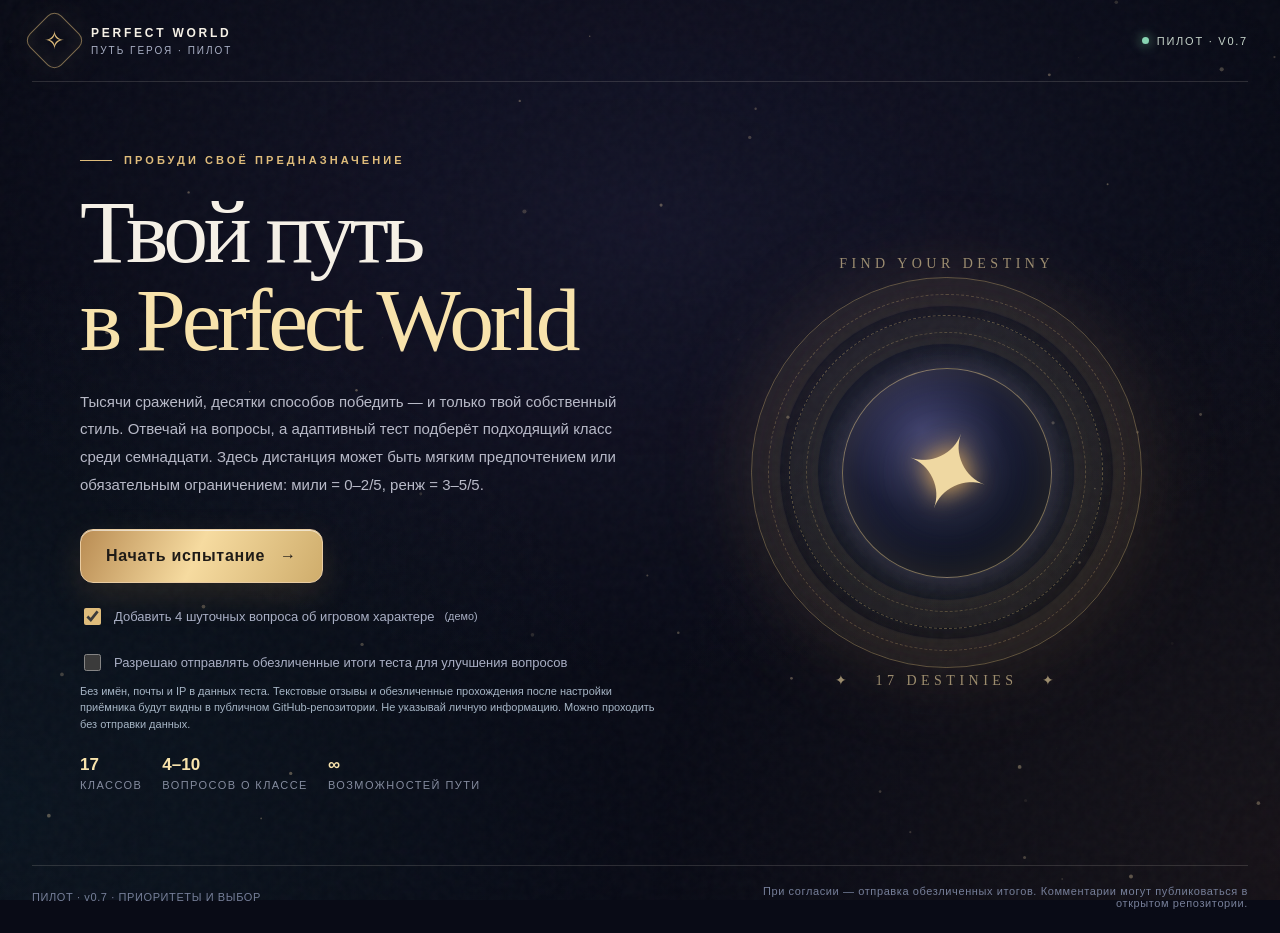
==== commit bdd9c9ca: "Fix class selection priorities, grouped scoring, adaptive questions and stopping rules (v0.7)" ====
--- a/index.html
+++ b/index.html
@@ -35,7 +35,7 @@
 </head>
 <body>
 <canvas id="sky" aria-hidden="true"></canvas><div class="grain" aria-hidden="true"></div>
-<div class="shell"><header class="top"><a class="brand" href="#" data-action="home"><span class="brand-mark"><span>✧</span></span><span class="brand-copy"><b>PERFECT WORLD</b><small>ПУТЬ ГЕРОЯ · ПИЛОТ</small></span></a><span class="offline online-pill">Пилот · v0.6</span></header><main id="app" class="main" aria-live="polite"></main><footer class="footer"><span>ПИЛОТ · v0.6 · ОБЯЗАТЕЛЬНАЯ ДИСТАНЦИЯ</span><span>При согласии — отправка обезличенных итогов. Комментарии могут публиковаться в открытом репозитории.</span></footer></div>
+<div class="shell"><header class="top"><a class="brand" href="#" data-action="home"><span class="brand-mark"><span>✧</span></span><span class="brand-copy"><b>PERFECT WORLD</b><small>ПУТЬ ГЕРОЯ · ПИЛОТ</small></span></a><span class="offline online-pill">Пилот · v0.7</span></header><main id="app" class="main" aria-live="polite"></main><footer class="footer"><span>ПИЛОТ · v0.7 · ПРИОРИТЕТЫ И ВЫБОР</span><span>При согласии — отправка обезличенных итогов. Комментарии могут публиковаться в открытом репозитории.</span></footer></div>
 <script src="config.js"></script>
 <script src="telemetry-client.js"></script>
 <script>
@@ -72,7 +72,7 @@
 {id:"Q03",category:"Источник силы",title:"Какой способ нанесения урона тебе ближе?",options:[
 ["A","Физические атаки","Оружие, выстрелы, удары и физические приёмы."],["B","Магические способности","Заклинания, стихии и магические атаки."],["C","Сочетание двух типов","Физический и магический урон в зависимости от ситуации."],["D","Тип урона не принципиален","Главное — роль персонажа и его механики."]] },
 {id:"Q04",category:"Мир приключений",title:"Что для тебя важнее при выборе класса для PvE?",options:[
-["A","Самостоятельность","Фармить данжи одному, желательно без дорогой экипировки."],["B","Полезность для группы","Помогать группе даже с посредственной экипировкой."],["C","Развитие боевой мощи","Усилять наносимый урон, вкладываясь в экипировку."],["D","PvE второстепенно","Выбираю класс прежде всего ради PvP."]] }
+["A","Самостоятельность","Фармить данжи одному, желательно без дорогой экипировки."],["B","Полезность для группы","Помогать группе даже с посредственной экипировкой."],["C","Личный урон в PvE","Важнее наносить урон, чем выполнять вспомогательную роль."],["D","PvE второстепенно","Выбираю класс прежде всего ради PvP."]] }
 ];
 const BANK=[
 ["U01",K.ctrl,"Насколько тебе интересно ограничивать действия противника в PvP?","Хочу уверенно контролировать противника","Достаточно нескольких средств контроля","Предпочитаю почти обходиться без контроля"],
@@ -108,12 +108,12 @@
 {id:"B04",category:"Привычки героя · демо",title:"Сегодня можно делать в игре что угодно. Что выберешь?",options:[["A","Пойду на PvP","Всё ради хорошего боя."],["B","Соберу группу в поход","Совместный контент зовёт."],["C","Займусь образом героя","Красота тоже характеристика."],["D","Буду исследовать мир","Мне некуда спешить."]],tags:{A:"дуэлянт",B:"рейдер",C:"модник",D:"философ"}}
 ];
 const GLYPH={"Воин":"⚔","Маг":"✦","Стрелок":"⌖","Лучник":"➶","Жрец":"✧","Паладин":"◆","Оборотень":"♜","Друид":"❈","Странник":"⟁","Мистик":"✺","Страж":"⬡","Дух крови":"♠","Жнец":"☾","Призрак":"◈","Бард":"♫","Шаман":"✳","Убийца":"✥"};
-// Эксперимент v0.6. U06 задаётся КАЖДОМУ, включая выбравших Q02-A.
+// Пилот v0.7. U06 задаётся КАЖДОМУ, включая выбравших Q02-A.
 // U06 E/F — только hard-фильтр без добавления баллов, класс: 0–2 melee, 3–5 ranged.
-// U06 A/B/C — мягкие предпочтения с весом 2.0; Q03 — вес 1.3.
+// U06 A/B/C — мягкие предпочтения с весом 2 внутри группы стиля боя.
 // При наличии U06 исходный Q02-A не оценивается вторично, чтобы не удваивать дальность.
-const WEIGHT={range:2.0,damageType:1.3,ordinary:1.0};
-const STORE="perfectworld_mvp_offline_06";
+const VERSION="0.7-priorities";
+const STORE="perfectworld_mvp_offline_07";
 const safeStorage={get(){try{return localStorage.getItem(STORE)}catch{return null}},set(s){try{localStorage.setItem(STORE,s)}catch{}}};
 function initial(){return{phase:"intro",answers:{},history:[],demo:true,startedAt:null,feedback:{rating:0,text:"",expected:""},lastResult:null,telemetryEnabled:false,sessionId:null,reportedHash:null}}
 let state=initial();try{const parsed=JSON.parse(safeStorage.get()||"null");if(parsed&&typeof parsed==="object"&&parsed.answers&&Array.isArray(parsed.history)&&["intro","quiz","result"].includes(parsed.phase))state={...initial(),...parsed};}catch{}
@@ -130,75 +130,144 @@
 let one=a==="A"?.8*v(cl,K.dmg)+.2*v(cl,K.burst):a==="B"?v(cl,K.ctrl):a==="D"?.7*v(cl,K.heal)+.3*v(cl,K.sup):type==="Лечение"?.7*v(cl,K.heal)+.3*v(cl,K.sup):type==="Контроль"?.7*v(cl,K.ctrl)+.3*v(cl,K.sup):type==="Урон с поддержкой"?.5*v(cl,K.dmg)+.5*v(cl,K.sup):.4*v(cl,K.sup)+.3*v(cl,K.buff)+.3*v(cl,K.deb);
 let two=b==="A"?v(cl,K.range):b==="B"?v(cl,K.mov):b==="C"?v(cl,K.sur):.4*v(cl,K.complex)+.4*v(cl,K.combo)+.2*v(cl,K.trans);
 let three=c==="A"?v(cl,K.phy):c==="B"?v(cl,K.mag):c==="C"?.5*(5-Math.abs(v(cl,K.phy)-4))+.5*(5-Math.abs(v(cl,K.mag)-4)):0;
-let four=d==="A"?.65*v(cl,K.solo)+.35*(5-Math.abs(v(cl,K.gear)-1)):d==="B"?.65*v(cl,K.sup)+.35*(5-Math.abs(v(cl,K.gear)-1)):d==="C"?.75*v(cl,K.dmg)+.25*v(cl,K.gear):0;
+let four=d==="A"?.65*v(cl,K.solo)+.35*(5-Math.abs(v(cl,K.gear)-1)):d==="B"?.65*v(cl,K.sup)+.35*(5-Math.abs(v(cl,K.gear)-1)):d==="C"?v(cl,K.dmg):0;
 return[one,two,three,four]}
-function covered(k){const q1=ans("Q01"),q2=ans("Q02"),q4=ans("Q04");switch(k){case 0:return q1==="B";case 1:return q1==="C";case 2:return q2==="C";case 3:return q2==="B";case 4:return q1==="C";case 5:return ans("U06")!==undefined;case 6:return q1==="C"||q1==="D"||q4==="B";case 7:return q1==="A"||q4==="C";case 8:return q4==="A";case 9:return q4==="A"||q4==="B";case 10:return false;case 11:return q1==="D";case 12:return false;case 13:return q1==="A";case 14:return false;default:return false}}
-function target(k,code){if(!code||code==="D")return null;return k===9?{A:1,B:3,C:5}[code]:{A:5,B:3,C:0}[code]}
+// Group weights are pilot parameters, not a statistically calibrated model.
+const GROUP_WEIGHT={role:3,style:2,damage:1.3,content:1.5};
+const LIMIT=10,EPS=1e-9;
+function priorityWeights(){
+ const weights={...GROUP_WEIGHT};
+ const supportPriority=ans('P03')==='A'?'C':ans('P03')==='D'?'D':ans('P04');
+ const damagePriority=ans('P03')==='B'?'C':ans('P03')==='D'?'D':ans('P02');
+ if(['C','D'].includes(ans('Q01')))weights.role*=({A:1.5,B:1.35,C:.65,D:1})[supportPriority]||1;
+ if(ans('Q03')==='A')weights.damage*=({A:1,B:1,C:.35,D:.7})[damagePriority]||1;
+ return weights;
+}
+function questionGroup(id){
+ if(['U01','U02','U05','U07','U08','U12','U14'].includes(id))return 'role';
+ if(['U09','U10','U15'].includes(id))return 'content';
+ return 'style';
+}
+function covered(k){
+ const id=BANK[k].id,q1=ans('Q01'),q2=ans('Q02'),q4=ans('Q04'),sub=ans('P01');
+ switch(id){
+ case 'U01':return q1==='B'||(q1==='C'&&sub==='B');
+ case 'U02':case 'U05':return q1==='C'&&sub==='C';
+ case 'U03':return q2==='C';case 'U04':return q2==='B';
+ case 'U06':return ans('U06')!==undefined;
+ case 'U07':return q1==='C'||q1==='D'||q4==='B';
+ case 'U08':return q1==='A'||(q1==='C'&&sub==='D')||q4==='C';
+ case 'U09':return q4==='A';case 'U10':return q4==='A'||q4==='B';
+ case 'U12':return q1==='D'||(q1==='C'&&sub==='A');
+ case 'U14':return q1==='A';default:return false;
+ }
+}
+function target(k,code){if(!code||'DEF'.includes(code))return null;return k===9?{A:1,B:3,C:5}[code]:{A:5,B:3,C:0}[code]}
 function availableU(){return BANK.map((b,k)=>({...b,k})).filter(b=>ans(b.id)===undefined&&!covered(b.k))}
-function compute(){if(!CORE.every(q=>ans(q.id)!==undefined))return null;
-const w=[1,ans("Q02")==="A"&&ans("U06")!==undefined?0:1,ans("Q03")==="D"?0:WEIGHT.damageType,ans("Q04")==="D"?0:1];
-const responded=BANK.map((b,k)=>({...b,k,answer:ans(b.id)})).filter(b=>b.answer!==undefined&&!['D','E','F'].includes(b.answer));
-const bankWeight=responded.reduce((sum,b)=>sum+(b.id==="U06"?WEIGHT.range:WEIGHT.ordinary),0);
-const denom=w.reduce((a,b)=>a+b,0)+bankWeight;
-const list=CLASSES.filter(eligible).map(cl=>{const q=qValues(cl);const bankTotal=responded.reduce((sum,b)=>sum+(b.id==="U06"?WEIGHT.range:WEIGHT.ordinary)*(5-Math.abs(v(cl,b.trait)-target(b.k,b.answer))),0);const main=q.reduce((sum,t,i)=>sum+t*w[i],0);return{cl,name:cl.name,score:(main+bankTotal)/denom,main:q,bankTotal}}).sort((a,b)=>b.score-a.score||a.cl.index-b.cl.index);
-return{list,denom,w,answeredU:bankWeight,leader:list[0]||null,runner:list[1]||null,third:list[2]||null}}
-function stress(e){if(!e?.leader)return 0;let total=0,stay=0;for(let j=0;j<5;j++){if(j<4&&e.w[j]===0)continue;if(j===4&&e.answeredU===0)continue;for(const factor of [.75,1.25]){let alt=e.list.map(item=>{const w=e.w.map((x,i)=>j===i?x*factor:x),wb=j===4?factor:1;return{name:item.name,score:(item.main.reduce((s,v,i)=>s+v*w[i],0)+item.bankTotal*wb)/(w.reduce((a,b)=>a+b,0)+e.answeredU*wb)}}).sort((a,b)=>b.score-a.score);total++;if(alt[0].name===e.leader.name&&(!alt[1]||alt[0].score-alt[1].score>1e-9))stay++;}}return total?stay/total:0}
-function threatCount(e){if(!e?.leader)return 0;const avail=availableU();const n=countClass();let threats=0;
-for(const ch of e.list.slice(1)){
-const gains=avail.map(b=>{let t=b.k===9?[1,3,5]:[5,3,0];return (b.id==="U06"?WEIGHT.range:WEIGHT.ordinary)*Math.max(0,...t.map(x=>Math.abs(v(e.leader.cl,b.trait)-x)-Math.abs(v(ch.cl,b.trait)-x)))}).sort((a,b)=>b-a);
-const potential=(gains[0]||0)+(n<=8?(gains[1]||0):0);
-const oldMargin=(e.leader.score-ch.score)*e.denom;
-if(potential>=oldMargin-1e-9)threats++;
-}return threats}
-function decideU(e){if(!e?.leader||!e.runner)return null;const inclThird=e.third&&e.leader.score-e.third.score<=.75;const choices=availableU().map(b=>{const nums=[v(e.leader.cl,b.trait),v(e.runner.cl,b.trait),...(inclThird?[v(e.third.cl,b.trait)]:[])];return{...b,dist:Math.max(...nums)-Math.min(...nums)}}).sort((a,b)=>b.dist-a.dist||a.k-b.k);return choices[0]?.dist>0?choices[0]:null}
+function bankValue(cl,b,choice){return 5-Math.abs(v(cl,b.trait)-target(b.k,choice))}
+function aggregate(values,terms,weights,adjustId=null,factor=1){
+ const sums={},masses={};
+ terms.forEach((t,i)=>{const w=t.weight*(t.id===adjustId?factor:1);sums[t.group]=(sums[t.group]||0)+w*values[i];masses[t.group]=(masses[t.group]||0)+w;});
+ const groups=Object.fromEntries(Object.keys(masses).map(g=>[g,sums[g]/masses[g]]));
+ const denom=Object.keys(groups).reduce((s,g)=>s+weights[g],0);
+ return {score:Object.entries(groups).reduce((s,[g,value])=>s+weights[g]*value,0)/denom,groups,sums,masses,denom};
+}
+function compute(){
+ if(!CORE.every(q=>ans(q.id)!==undefined))return null;
+ const weights=priorityWeights(),terms=[{id:'Q01',group:'role',weight:2,index:0}];
+ if(!(ans('Q02')==='A'&&ans('U06')!==undefined))terms.push({id:'Q02',group:'style',weight:1,index:1});
+ if(ans('Q03')!=='D')terms.push({id:'Q03',group:'damage',weight:1,index:2});
+ if(ans('Q04')!=='D')terms.push({id:'Q04',group:'content',weight:1,index:3});
+ const responded=BANK.map((b,k)=>({...b,k,answer:ans(b.id)})).filter(b=>b.answer&&!'DEF'.includes(b.answer));
+ responded.forEach(b=>terms.push({id:b.id,group:questionGroup(b.id),weight:b.id==='U06'?2:1,bank:b}));
+ const list=CLASSES.filter(eligible).map(cl=>{const main=qValues(cl),values=terms.map(t=>t.bank?bankValue(cl,t.bank,t.bank.answer):main[t.index]);return {cl,name:cl.name,values,...aggregate(values,terms,weights)}}).sort((a,b)=>b.score-a.score||a.name.localeCompare(b.name,'ru'));
+ return {list,weights,terms,leader:list[0]||null,runner:list[1]||null,third:list[2]||null};
+}
+function stress(e){
+ if(!e?.leader)return 0;if(e.list.length===1)return 1;
+ let total=0,stay=0;
+ const check=(score)=>{const ranked=e.list.map(item=>({name:item.name,score:score(item)})).sort((a,b)=>b.score-a.score);total++;if(ranked[0].name===e.leader.name&&ranked[0].score-ranked[1].score>EPS)stay++;};
+ for(const group of Object.keys(e.leader.groups))for(const factor of [.75,1.25])check(item=>aggregate(item.values,e.terms,{...e.weights,[group]:e.weights[group]*factor}).score);
+ for(const term of e.terms)for(const factor of [.75,1.25])check(item=>aggregate(item.values,e.terms,e.weights,term.id,factor).score);
+ return total?stay/total:0;
+}
+// Exact pessimistic bound over all remaining question subsets within the budget.
+// Future adaptive questions have unit evidence weight. D may skip a question.
+function threatCount(e,budget=Math.max(0,LIMIT-countClass())){
+ if(!e?.runner||budget===0)return 0;
+ const available=availableU(),leader=e.leader;
+ return e.list.slice(1).filter(ch=>{
+  let dp=Array(budget+1).fill(-Infinity);dp[0]=0;
+  for(const group of Object.keys(e.weights)){
+   const mass=leader.masses[group]||0,delta=(ch.sums[group]||0)-(leader.sums[group]||0);
+   const gains=available.filter(b=>questionGroup(b.id)===group).map(b=>Math.max(...['A','B','C'].map(code=>bankValue(ch.cl,b,code)-bankValue(leader.cl,b,code)))).sort((a,b)=>b-a);
+   const options=[mass?e.weights[group]*delta/mass:0];let sum=0;
+   for(let t=1;t<=Math.min(budget,gains.length);t++){sum+=gains[t-1];options[t]=e.weights[group]*(delta+sum)/(mass+t);}
+   const next=Array(budget+1).fill(-Infinity);
+   for(let used=0;used<=budget;used++)for(let t=0;t<options.length&&used+t<=budget;t++)next[used+t]=Math.max(next[used+t],dp[used]+options[t]);
+   dp=next;
+  }
+  return Math.max(...dp)>=-EPS;
+ }).length;
+}
+function decideU(e){
+ if(!e?.runner)return null;
+ const rivals=e.list.slice(1).map(item=>({item,weight:Math.exp(-(e.leader.score-item.score)/.5)}));
+ const choices=availableU().map(b=>{
+  const group=questionGroup(b.id),terms=[...e.terms,{id:b.id,group,weight:b.id==='U06'?2:1}];
+  const branches=['A','B','C'].map(code=>new Map(e.list.map(item=>[item.name,aggregate([...item.values,bankValue(item.cl,b,code)],terms,e.weights).score])));
+  const utility=rivals.reduce((sum,{item,weight})=>{const gaps=branches.map(scores=>scores.get(e.leader.name)-scores.get(item.name));return sum+weight*(Math.max(...gaps)-Math.min(...gaps));},0);
+  return {...b,utility};
+ }).sort((a,b)=>b.utility-a.utility||a.id.localeCompare(b.id));
+ return choices[0]?.utility>EPS?choices[0]:null;
+}
+function conflictQuestion(){
+ if(ans('P03')!==undefined||!physicalHard()||!supportHard())return null;
+ const options=EXTRA.P03.options.filter(([code])=>{
+  if(code==='C')return true;
+  state.answers.P03=code;
+  const possible=CLASSES.some(eligible);delete state.answers.P03;return possible;
+ });
+ return options.length>1?{...EXTRA.P03,sub:distanceHard()?'Дистанция остаётся обязательной. Показаны только компромиссы, при которых есть подходящий класс.':EXTRA.P03.sub,options}:null;
+}
 function outcome(){
-if(state.phase==="intro")return{kind:"intro"};
-for(let i=0;i<4;i++){const q=CORE[i];if(ans(q.id)===undefined)return{kind:"question",question:q,category:"Классовая диагностика"};if(state.demo&&ans(BEH[i].id)===undefined)return{kind:"question",question:BEH[i],category:"Архетип · демонстрационный вопрос"};}
-if(ans("Q01")==="C"&&ans("P01")===undefined)return{kind:"question",question:EXTRA.P01};
-if(["C","D"].includes(ans("Q01"))&&ans("P04")===undefined)return{kind:"question",question:EXTRA.P04};
-if(ans("Q03")==="A"&&ans("P02")===undefined)return{kind:"question",question:EXTRA.P02};
-// Дистанцию обязательно уточняем у ВСЕХ игроков, даже при Q02-A.
-// E/F исключают неподходящие классы до ранжирования, а не штрафуют баллами.
-if(ans("U06")===undefined)return{kind:"question",question:{...BANK.find(b=>b.id==="U06"),category:"Ключевой выбор · дистанция",sub:"Можно выбрать мягкое предпочтение или ОБЯЗАТЕЛЬНУЮ дистанцию. Только ближний бой: классы с дальностью 0–2; только дальний: 3–5. Неподходящие классы будут полностью исключены."}};
-let e=compute();
-if(e.list.length===0){
-// P03 умеет разрешать только конфликт физического урона и поддержки.
-// Когда есть обязательная дистанция, показываем честный конфликт, не предлагая
-// ложное разрешение, которое не снимет дистанционный фильтр.
-if(!distanceHard()&&ans("P03")===undefined&&physicalHard()&&supportHard())return{kind:"question",question:EXTRA.P03};
-return{kind:"result",status:"conflict",e}}
-
-const n=countClass();
-if(n>=10)return{kind:"result",status:"limit",e};
-const gap=e.runner?e.leader.score-e.runner.score:0;
-const unique=e.list.filter(p=>Math.abs(p.score-e.leader.score)<1e-9).length===1;
-const coverage=2+(ans("Q03")==="D"?0:1)+(ans("Q04")==="D"?0:1);
-const coveredEnough=coverage>=3||(ans("Q03")==="D"&&ans("Q04")==="D");
-const robust=stress(e),threats=threatCount(e);
-if(n>=4&&e.leader.score>=3.75&&gap>=.5&&robust>=.9&&unique&&coveredEnough&&threats===0)return{kind:"result",status:"sufficient",e,robust,threats};
-const next=decideU(e);
-if(!next)return{kind:"result",status:"ambiguous",e,robust,threats};
-return{kind:"question",question:{id:next.id,category:"Точное уточнение",title:next.title,options:next.options},e,robust,threats};
+ if(state.phase==='intro')return {kind:'intro'};
+ for(let i=0;i<4;i++){const q=CORE[i];if(ans(q.id)===undefined)return {kind:'question',question:q};if(state.demo&&ans(BEH[i].id)===undefined)return {kind:'question',question:BEH[i]};}
+ if(ans('Q01')==='C'&&ans('P01')===undefined)return {kind:'question',question:EXTRA.P01};
+ if(['C','D'].includes(ans('Q01'))&&ans('P04')===undefined)return {kind:'question',question:EXTRA.P04};
+ if(ans('Q03')==='A'&&ans('P02')===undefined)return {kind:'question',question:EXTRA.P02};
+ if(ans('U06')===undefined)return {kind:'question',question:{...BANK.find(b=>b.id==='U06'),category:'Ключевой выбор · дистанция',sub:'Выбери предпочтительную или обязательную дистанцию. Обязательные условия исключают неподходящие классы.'}};
+ const e=compute();
+ if(!e.list.length){const q=conflictQuestion();return q?{kind:'question',question:q}:{kind:'result',status:'conflict',e};}
+ if(e.list.length===1)return {kind:'result',status:'single',e};
+ const n=countClass(),gap=e.leader.score-e.runner.score,tied=gap<=EPS,robust=stress(e);
+ // At the budget boundary there are no unasked answers left to consider.
+ const threats=threatCount(e);
+ if(!tied&&e.leader.score>=3.75&&gap>=.5&&robust>=.9&&threats===0)return {kind:'result',status:'sufficient',e,robust,threats};
+ if(n>=LIMIT)return {kind:'result',status:tied?'tie':'limit',e,robust,threats};
+ const next=decideU(e);
+ if(!next)return {kind:'result',status:tied?'tie':'ambiguous',e,robust,threats};
+ return {kind:'question',question:{id:next.id,category:'Точное уточнение',title:next.title,options:next.options},e,robust,threats};
 }
 function persist(){safeStorage.set(JSON.stringify(state))}
 function esc(s){return String(s??"").replace(/[&<>"']/g,ch=>({"&":"&amp;","<":"&lt;",">":"&gt;","\"":"&quot;","'":"&#39;"}[ch]))}
 function describeClass(cl){const s=cl.scores;let priorities=TRAITS.map((t,i)=>({t,val:s[i+1]})).filter(x=>x.val>=4&&![K.gear,K.complex].includes(x.t));return priorities.slice(0,3).map(x=>x.t.toLowerCase()).join(" · ")}
-function explanation(){const pts=[];const q1=ans("Q01"),q2=ans("Q02"),q3=ans("Q03"),q4=ans("Q04");if(q1==="A")pts.push("ориентацию на личный урон");if(q1==="B")pts.push("контроль противников");if(q1==="C")pts.push(getSubtype()==="Лечение"?"поддержку через лечение":getSubtype()==="Контроль"?"контроль в интересах команды":"командную поддержку");if(q1==="D")pts.push("лечение и спасение союзников");if(ans("U06")==="E")pts.push("строго ближний бой (0–2/5)");else if(ans("U06")==="F")pts.push("строго дальний бой (3–5/5)");else if(ans("U06")==="A")pts.push("предпочтение дальнего боя");else if(ans("U06")==="C")pts.push("предпочтение ближнего боя");else if(q2==="A")pts.push("бой на расстоянии");if(q2==="B")pts.push("мобильный бой");if(q2==="C")pts.push("живучесть");if(q2==="D")pts.push("тактическую сложность");if(q3==="A")pts.push("физический урон");if(q3==="B")pts.push("магический урон");if(q3==="C")pts.push("гибридный тип урона");if(q4==="A")pts.push("самостоятельность в PvE");if(q4==="B")pts.push("групповой PvE");if(q4==="C")pts.push("развитие наносимого урона");return pts.join(", ")}
+function explanation(){const pts=[];const q1=ans("Q01"),q2=ans("Q02"),q3=ans("Q03"),q4=ans("Q04");if(q1==="A")pts.push("ориентацию на личный урон");if(q1==="B")pts.push("контроль противников");if(q1==="C")pts.push(getSubtype()==="Лечение"?"поддержку через лечение":getSubtype()==="Контроль"?"контроль в интересах команды":"командную поддержку");if(q1==="D")pts.push("лечение и спасение союзников");if(ans("U06")==="E")pts.push("строго ближний бой (0–2/5)");else if(ans("U06")==="F")pts.push("строго дальний бой (3–5/5)");else if(ans("U06")==="A")pts.push("предпочтение дальнего боя");else if(ans("U06")==="C")pts.push("предпочтение ближнего боя");else if(q2==="A")pts.push("бой на расстоянии");if(q2==="B")pts.push("мобильный бой");if(q2==="C")pts.push("живучесть");if(q2==="D")pts.push("тактическую сложность");if(q3==="A")pts.push("физический урон");if(q3==="B")pts.push("магический урон");if(q3==="C")pts.push("гибридный тип урона");if(q4==="A")pts.push("самостоятельность в PvE");if(q4==="B")pts.push("групповой PvE");if(q4==="C")pts.push("личный урон в PvE");return pts.join(", ")}
 function personality(){const has=BEH.every(q=>ans(q.id)!==undefined);if(!state.demo||!has)return null;const first=BEH[0].tags[ans("B01")],second=BEH[1].tags[ans("B02")],third=BEH[2].tags[ans("B03")],fourth=BEH[3].tags[ans("B04")],adj=({A:"Грозный",B:"Неутомимый",C:"Стильный",D:"Созерцательный"})[ans("B04")];return{label:`${adj} ${first}-${second}`,extra:`Также: ${third}, ${fourth}.`,tags:[first,second,third,fourth]}}
 function wordIcon(id){return({Q01:"⚔",Q02:"⟡",Q03:"✦",Q04:"♜",P01:"✧",P02:"⚖",P03:"◆",P04:"♧"})[id]||"✺"}
 function introHTML(){const resume=Object.keys(state.answers).length>0;return `<div class="pane intro"><div><div class="eyebrow">Пробуди своё предназначение</div><h1>Твой путь<br><span class="highlight">в Perfect World</span></h1><p class="lead">Тысячи сражений, десятки способов победить — и только твой собственный стиль. Отвечай на вопросы, а адаптивный тест подберёт подходящий класс среди семнадцати. Здесь дистанция может быть мягким предпочтением или обязательным ограничением: мили = 0–2/5, ренж = 3–5/5.</p><button class="cta" data-action="start">${resume?"Продолжить путешествие":"Начать испытание"}<span aria-hidden="true">→</span></button><div><label class="toggle"><input type="checkbox" id="demoToggle" ${state.demo?"checked":""}> Добавить 4 шуточных вопроса об игровом характере <small>(демо)</small></label><label class="toggle"><input type="checkbox" id="telemetryToggle" ${state.telemetryEnabled?"checked":""}> Разрешаю отправлять обезличенные итоги теста для улучшения вопросов</label><p class="privacy-note">Без имён, почты и IP в данных теста. Текстовые отзывы и обезличенные прохождения после настройки приёмника будут видны в публичном GitHub-репозитории. Не указывай личную информацию. Можно проходить без отправки данных.</p></div><div class="intro-meta"><div><strong>17</strong>классов</div><div><strong>4–10</strong>вопросов о классе</div><div><strong>∞</strong>возможностей пути</div></div></div><div class="orb-stage" aria-hidden="true"><div class="orb-glow"></div><div class="orb-ring"></div><div class="orb-ring r2"></div><div class="orb-core"></div><div class="orbit-word w1">Find your destiny</div><div class="orbit-word w2">✦ &nbsp; 17 destinies &nbsp; ✦</div></div></div>`}
 function questionHTML(q){const n=countClass();const beh=q.id.startsWith("B");const progress=Math.round((n/10)*100);let cat=q.category||"Уточнение";let subtitle=beh?"Этот вопрос влияет только на шуточный архетип, а не на выбор класса.":q.sub||"Выбирай то, что тебе действительно интересно. Здесь нет правильных и неправильных ответов.";
 const choices=q.options.map(([key,title,desc],i)=>`<button class="option ${q.id==="U06"&&["E","F"].includes(key)?"option-hard":""}" data-answer="${esc(key)}" data-question="${esc(q.id)}"><span class="option-key">${String.fromCharCode(65+i)}</span><span class="option-text"><strong>${esc(title)}</strong>${desc?`<small>${esc(desc)}</small>`:""}</span><span class="option-arrow" aria-hidden="true">↗</span></button>`).join("");
 return `<div class="pane quiz-layout"><section class="q-container"><div class="q-kicker">${esc(cat)} <span style="float:right;opacity:.75">${esc(q.id)}</span></div><h2 class="q-title">${esc(q.title)}</h2><p class="q-sub">${esc(subtitle)}</p><div class="choices">${choices}</div><div class="q-bottom"><button class="icon-btn" data-action="back" ${state.history.length?"":"disabled"}>← Назад</button><div class="hint">Выбор: клавиши 1–${q.options.length}</div></div><div class="issue-widget"><details><summary>✎ Замечание к вопросу <span class="muted">${esc(q.id)}</span></summary><label class="privacy-note" for="issueInput">Что здесь непонятно, некорректно или спорно?</label><textarea id="issueInput" maxlength="1200" placeholder="Например: вариант B неоднозначный…">${esc(PW_TELEMETRY.getDraft(q.id))}</textarea><div class="privacy-note">Отзыв привязывается к ID вопроса и текущему ответу (если он уже есть). Отправка добровольная; опубликованный отзыв будет доступен в репозитории.</div><button class="issue-submit" data-action="sendIssue" data-question="${esc(q.id)}">Отправить отзыв по ${esc(q.id)}</button><div class="note-status" id="issueStatus" aria-live="polite"></div></details></div></section><aside class="progress-rail"><div class="stat-card"><div class="progress-top"><span>Классовый путь</span><span>${n} / 10</span></div><div class="progress-val">${String(n).padStart(2,"0")} <small>шагов</small></div><div class="track"><div style="width:${progress}%"></div></div><div class="small-copy">Максимум 10 классовых вопросов. Шуточные вопросы не входят в лимит.</div></div><div class="stat-card"><div class="aside-label">Дневник героя</div><div class="mini-stat"><span>Классы</span><strong>17</strong></div><div class="mini-stat"><span>Ответов</span><strong>${state.history.length}</strong></div><div class="mini-stat"><span>Тип вопроса</span><strong>${beh?"Характер":"Подбор"}</strong></div><div class="small-copy" style="margin-top:11px">Можно вернуться и изменить любой последний ответ. Расчёт пересчитывается заново.</div></div></aside></div>`}
-function resultHTML(view){const e=view.e,top=e.list.slice(0,3),best=e.leader,persona=personality(),isConflict=view.status==="conflict",statusMap={sufficient:["Диагностика завершена","sufficient"],limit:["Предел вопросов","amb"],ambiguous:["Результат неоднозначен","amb"],conflict:["Требования несовместимы","conflict"]};const [label,tone]=statusMap[view.status];const name=best?.name||"Подходящий класс не найден";const winner=best?`<div class="result-hero"><div class="result-art"><div class="result-glyph" aria-hidden="true">${GLYPH[name]||"✦"}</div><div class="art-note">Твоя новая легенда</div></div><div class="result-body"><div class="eyebrow">Обрети свой класс</div><h2>${esc(name)}</h2><p class="result-desc">${esc(describeClass(best.cl))}</p><div class="score-big">${(best.score/5*100).toFixed(1).replace(".",",")}% <small>совпадение предпочтений</small></div><p class="result-desc">Ты выделил ${esc(explanation())}. По текущей матрице этот класс лучше других соответствует полученным ответам.</p>${persona?`<div class="insight"><strong style="color:var(--gold2)">Демонстрационный архетип:</strong><br>${esc(persona.label)}<br><span class="muted">${esc(persona.extra)}</span></div>`:""}</div></div>`:`<div class="result-hero"><div class="result-art"><div class="result-glyph">⚖</div></div><div class="result-body"><div class="eyebrow">Путь не определён</div><h2>Не всё совместимо</h2><p class="result-desc">${distanceHard()?`Выбрана обязательная дистанция — ${distanceHard()==="melee"?"только мили (дальность 0–2/5)":"только ренж (дальность 3–5/5)"}. С учётом остальных обязательных требований в текущей матрице не осталось подходящих классов.`:"Не удалось найти класс, который одновременно удовлетворяет всем обязательным требованиям."} Никакого автоматического ослабления фильтра нет. Вернись к выбору дистанции или пересмотри обязательные условия.</p></div></div>`;
-const bars=top.map((x,i)=>`<div class="rank-row"><span>${i+1}. ${esc(x.name)}</span><div class="rank-bar"><i style="width:${Math.max(0,Math.min(100,x.score/5*100))}%"></i></div><b>${Math.round(x.score/5*100)}%</b></div>`).join("");
-const explainStatus={sufficient:"Устойчивость проверена изменениями весов и возможными ответами на оставшиеся уточнения. Это не гарантия понравившегося класса.",limit:"Лимит в 10 классовых вопросов достигнут. Лучший кандидат показан с учётом оставшейся неопределённости.",ambiguous:"Полезные уточнения исчерпаны, но данных недостаточно для однозначного результата. Сравни альтернативы.",conflict:"Выбери другие обязательные условия или начни прохождение заново."}[view.status];
-return `<div class="pane result"><div class="result-top"><div class="eyebrow">Испытание пройдено</div><span class="status ${tone}">${esc(label)}</span></div>${winner}<div class="result-grid"><div class="result-section"><h3>${isConflict?"Почему результата нет":"Рейтинг и альтернативы"}</h3>${isConflict?`<p class="small-copy">Обязательные фильтры: ${esc([distanceHard()==="melee"?"только мили (≤2)":distanceHard()==="ranged"?"только ренж (≥3)":null,physicalHard()?"физический урон ≥4":null,supportHard()?"поддержка ≥4":null].filter(Boolean).join(" · ")||"параметры выбора")}. Нельзя автоматически предложить исключённый класс.</p>`:bars+`<p class="small-copy">${distanceHard()?`Обязательная дистанция: ${distanceHard()==="melee"?"милишники (0–2)":"дальнобойные (3–5)"}. Остальные классы исключены до подсчёта рейтинга.`:"Сравнение основано на твоих ответах, а не на статистической вероятности выбора класса."}</p>`}</div><div class="result-section"><h3>Вердикт системы</h3><p class="small-copy">${esc(explainStatus)}</p><div class="mini-stat"><span>Классовых вопросов</span><strong>${countClass()}</strong></div><div class="mini-stat"><span>Возможных классов</span><strong>${e.list.length}</strong></div><div class="mini-stat"><span>Текущая версия</span><strong>v0.6 — строгая дистанция</strong></div></div></div>${best?`<div class="result-section"><h3>Оцени рекомендацию</h3><p class="small-copy">Для будущей калибровки пригодится честная оценка. После настройки приёмника можно отправить оценку для калибровки; при недоступности она останется в локальной очереди.</p><div class="rating" role="group" aria-label="Оценка от одного до пяти">${[1,2,3,4,5].map(n=>`<button class="star ${state.feedback?.rating>=n?"active":""}" data-rate="${n}" title="${n} из 5" aria-label="${n} из 5">★</button>`).join("")}</div><p class="small-copy">Ты выбрал бы этот класс самостоятельно?</p><div class="chipline">${[["yes","Да"],["maybe","Возможно"],["no","Нет"]].map(([key,label])=>`<button class="ghost" data-expected="${key}" style="${state.feedback?.expected===key?"border-color:#dbba79;color:#f1d7aa":""}">${label}</button>`).join("")}</div><textarea id="feedbackText" placeholder="Что подошло или что алгоритм упустил? (необязательно)">${esc(state.feedback?.text||"")}</textarea><div class="result-actions"><button class="ghost" data-action="saveFeedback">Сохранить и отправить оценку</button></div><div class="feedback-status" id="feedbackStatus"></div></div>`:""}<p class="privacy-note">Данные этого пилота не являются статистически репрезентативными. Передаются только при добровольном согласии или явном нажатии отправки.</p><div class="result-actions"><button class="cta" data-action="restart">Пройти заново ↗</button><button class="ghost" data-action="export">Экспорт прохождения · JSON</button><button class="ghost" data-action="exportQueue">Экспорт очереди отзывов · JSON</button><button class="ghost" data-action="back">← Изменить ответ</button></div></div>`}
+function resultHTML(view){const e=view.e,top=e.list.slice(0,3),best=e.leader,persona=personality(),isConflict=view.status==="conflict",statusMap={single:["Единственный допустимый класс","sufficient"],tie:["Несколько равных кандидатов","amb"],sufficient:["Диагностика завершена","sufficient"],limit:["Предел вопросов","amb"],ambiguous:["Результат неоднозначен","amb"],conflict:["Требования несовместимы","conflict"]};const [label,tone]=statusMap[view.status];const name=best?.name||"Подходящий класс не найден";const winner=view.status==="tie"?`<div class="result-section"><h2>Несколько равных кандидатов</h2><p class="result-desc">${e.list.filter(x=>Math.abs(x.score-best.score)<=EPS).map(x=>esc(x.name)).join(" · ")}</p><p class="small-copy">Оценки совпали. Порядок отображения не означает преимущество одного класса над другим.</p></div>`:best?`<div class="result-hero"><div class="result-art"><div class="result-glyph" aria-hidden="true">${GLYPH[name]||"✦"}</div><div class="art-note">Твоя новая легенда</div></div><div class="result-body"><div class="eyebrow">Обрети свой класс</div><h2>${esc(name)}</h2><p class="result-desc">${esc(describeClass(best.cl))}</p><div class="score-big">${(best.score/5*100).toFixed(1).replace(".",",")}% <small>совпадение предпочтений</small></div><p class="result-desc">Ты выделил ${esc(explanation())}. По текущей матрице этот класс лучше других соответствует полученным ответам.</p>${persona?`<div class="insight"><strong style="color:var(--gold2)">Демонстрационный архетип:</strong><br>${esc(persona.label)}<br><span class="muted">${esc(persona.extra)}</span></div>`:""}</div></div>`:`<div class="result-hero"><div class="result-art"><div class="result-glyph">⚖</div></div><div class="result-body"><div class="eyebrow">Путь не определён</div><h2>Не всё совместимо</h2><p class="result-desc">${distanceHard()?`Выбрана обязательная дистанция — ${distanceHard()==="melee"?"только мили (дальность 0–2/5)":"только ренж (дальность 3–5/5)"}. С учётом остальных обязательных требований в текущей матрице не осталось подходящих классов.`:"Не удалось найти класс, который одновременно удовлетворяет всем обязательным требованиям."} Никакого автоматического ослабления фильтра нет. Вернись к выбору дистанции или пересмотри обязательные условия.</p></div></div>`;
+const bars=top.map((x,i)=>`<div class="rank-row"><span>${view.status==="tie"&&Math.abs(x.score-best.score)<=EPS?"=":i+1}. ${esc(x.name)}</span><div class="rank-bar"><i style="width:${Math.max(0,Math.min(100,x.score/5*100))}%"></i></div><b>${Math.round(x.score/5*100)}%</b></div>`).join("");
+const explainStatus={single:"Только этот класс прошёл обязательные фильтры. Это не гарантирует совпадение со всеми мягкими пожеланиями: оцени процент соответствия и описание.",tie:"По полученным ответам несколько классов набрали одинаковый балл. Сравни их особенности; единственного победителя нет.",sufficient:"Устойчивость проверена изменениями весов и возможными ответами на оставшиеся уточнения. Это не гарантия понравившегося класса.",limit:"Лимит в 10 классовых вопросов достигнут. Лучший кандидат показан с учётом оставшейся неопределённости.",ambiguous:"Полезные уточнения исчерпаны, но данных недостаточно для однозначного результата. Сравни альтернативы.",conflict:"Выбери другие обязательные условия или начни прохождение заново."}[view.status];
+return `<div class="pane result"><div class="result-top"><div class="eyebrow">Испытание пройдено</div><span class="status ${tone}">${esc(label)}</span></div>${winner}<div class="result-grid"><div class="result-section"><h3>${isConflict?"Почему результата нет":"Рейтинг и альтернативы"}</h3>${isConflict?`<p class="small-copy">Обязательные фильтры: ${esc([distanceHard()==="melee"?"только мили (≤2)":distanceHard()==="ranged"?"только ренж (≥3)":null,physicalHard()?"физический урон ≥4":null,supportHard()?"поддержка ≥4":null].filter(Boolean).join(" · ")||"параметры выбора")}. Нельзя автоматически предложить исключённый класс.</p>`:bars+`<p class="small-copy">${distanceHard()?`Обязательная дистанция: ${distanceHard()==="melee"?"милишники (0–2)":"дальнобойные (3–5)"}. Остальные классы исключены до подсчёта рейтинга.`:"Сравнение основано на твоих ответах, а не на статистической вероятности выбора класса."}</p>`}</div><div class="result-section"><h3>Вердикт системы</h3><p class="small-copy">${esc(explainStatus)}</p><div class="mini-stat"><span>Классовых вопросов</span><strong>${countClass()}</strong></div><div class="mini-stat"><span>Возможных классов</span><strong>${e.list.length}</strong></div><div class="mini-stat"><span>Текущая версия</span><strong>v0.7 — приоритеты</strong></div></div></div>${best?`<div class="result-section"><h3>${view.status==="tie"?"Оцени подборку":"Оцени рекомендацию"}</h3><p class="small-copy">Для будущей калибровки пригодится честная оценка. После настройки приёмника можно отправить оценку для калибровки; при недоступности она останется в локальной очереди.</p><div class="rating" role="group" aria-label="Оценка от одного до пяти">${[1,2,3,4,5].map(n=>`<button class="star ${state.feedback?.rating>=n?"active":""}" data-rate="${n}" title="${n} из 5" aria-label="${n} из 5">★</button>`).join("")}</div><p class="small-copy">${view.status==="tie"?"Ты выбрал бы один из этих классов самостоятельно?":"Ты выбрал бы этот класс самостоятельно?"}</p><div class="chipline">${[["yes","Да"],["maybe","Возможно"],["no","Нет"]].map(([key,label])=>`<button class="ghost" data-expected="${key}" style="${state.feedback?.expected===key?"border-color:#dbba79;color:#f1d7aa":""}">${label}</button>`).join("")}</div><textarea id="feedbackText" placeholder="Что подошло или что алгоритм упустил? (необязательно)">${esc(state.feedback?.text||"")}</textarea><div class="result-actions"><button class="ghost" data-action="saveFeedback">Сохранить и отправить оценку</button></div><div class="feedback-status" id="feedbackStatus"></div></div>`:""}<p class="privacy-note">Данные этого пилота не являются статистически репрезентативными. Передаются только при добровольном согласии или явном нажатии отправки.</p><div class="result-actions"><button class="cta" data-action="restart">Пройти заново ↗</button><button class="ghost" data-action="export">Экспорт прохождения · JSON</button><button class="ghost" data-action="exportQueue">Экспорт очереди отзывов · JSON</button><button class="ghost" data-action="back">← Изменить ответ</button></div></div>`}
 const app=document.getElementById("app");let current=null;
 function ensureSession(){if(!state.sessionId)state.sessionId=PW_TELEMETRY.newId();}
-function runPayload(view){const ev=view.e||compute();return{session_id:state.sessionId,completed_at:new Date().toISOString(),version:"0.6-distance-hard",answers:state.history.map(id=>({id,choice:ans(id)})),class_question_count:countClass(),total_question_count:state.history.length,distance_requirement:distanceHard(),distance_threshold:2,status:view.status,leader:ev?.leader?.name||null,alternatives:(ev?.list||[]).slice(0,3).map(x=>({name:x.name,score_percent:Math.round(x.score*200)/10})),feedback:{rating:state.feedback.rating||0,expected:state.feedback.expected||null,text:(state.feedback.text||"").slice(0,1200)},demo:!!state.demo};}
+function runPayload(view){const ev=view.e||compute();return{session_id:state.sessionId,completed_at:new Date().toISOString(),version:VERSION,answers:state.history.map(id=>({id,choice:ans(id)})),class_question_count:countClass(),total_question_count:state.history.length,distance_requirement:distanceHard(),distance_threshold:2,status:view.status,leader:view.status==="tie"?null:ev?.leader?.name||null,tied_candidates:view.status==="tie"?ev.list.filter(x=>Math.abs(x.score-ev.leader.score)<=EPS).map(x=>x.name):[],alternatives:(ev?.list||[]).slice(0,3).map(x=>({name:x.name,score_percent:Math.round(x.score*200)/10})),feedback:{rating:state.feedback.rating||0,expected:state.feedback.expected||null,text:(state.feedback.text||"").slice(0,1200)},demo:!!state.demo};}
 function queueRun(view,force=false){if(!state.telemetryEnabled&&!force)return;ensureSession();const payload=runPayload(view),hash=JSON.stringify({answers:payload.answers,status:payload.status,feedback:payload.feedback});if(!force&&state.reportedHash===hash)return;state.reportedHash=hash;persist();PW_TELEMETRY.send("run",payload).catch(()=>{});}
-async function sendQuestionIssue(id){const input=document.getElementById("issueInput"),s=document.getElementById("issueStatus");const message=(input?.value||"").trim();if(!message){if(s)s.textContent="Напиши замечание перед отправкой.";return;}ensureSession();PW_TELEMETRY.saveDraft(id,message);persist();if(s)s.textContent="Отправка…";const e=current?.e||compute();const payload={session_id:state.sessionId,question_id:id,question_type:id.startsWith("B")?"personality":id.startsWith("Q")?"core":id.startsWith("P")?"priority":"adaptive",question_text:current?.question?.title||"",question_index:state.history.length+1,answer_at_feedback:ans(id)||null,comment:message.slice(0,1200),version:"0.6-distance-hard",candidates:(e?.list||[]).slice(0,3).map(x=>x.name)};try{const result=await PW_TELEMETRY.send("question_feedback",payload);if(s)s.textContent=result.sent?"Отзыв сохранён в репозитории.":"Отзыв сохранён в этом браузере. Приёмник пока не подключён или недоступен; можно выгрузить JSON.";}catch(err){if(s)s.textContent="Отзыв сохранён в локальной очереди. Попробуй отправить позднее.";}}
+async function sendQuestionIssue(id){const input=document.getElementById("issueInput"),s=document.getElementById("issueStatus");const message=(input?.value||"").trim();if(!message){if(s)s.textContent="Напиши замечание перед отправкой.";return;}ensureSession();PW_TELEMETRY.saveDraft(id,message);persist();if(s)s.textContent="Отправка…";const e=current?.e||compute();const payload={session_id:state.sessionId,question_id:id,question_type:id.startsWith("B")?"personality":id.startsWith("Q")?"core":id.startsWith("P")?"priority":"adaptive",question_text:current?.question?.title||"",question_index:state.history.length+1,answer_at_feedback:ans(id)||null,comment:message.slice(0,1200),version:VERSION,candidates:(e?.list||[]).slice(0,3).map(x=>x.name)};try{const result=await PW_TELEMETRY.send("question_feedback",payload);if(s)s.textContent=result.sent?"Отзыв сохранён в репозитории.":"Отзыв сохранён в этом браузере. Приёмник пока не подключён или недоступен; можно выгрузить JSON.";}catch(err){if(s)s.textContent="Отзыв сохранён в локальной очереди. Попробуй отправить позднее.";}}
 
 function render(){let view=outcome();current=view;if(state.phase==="quiz"&&view.kind==="result"){state.phase="result";state.lastResult=view.status;persist();queueMicrotask(()=>queueRun(view));}
 if(view.kind==="intro")app.innerHTML=introHTML();else if(view.kind==="question")app.innerHTML=questionHTML(view.question);else app.innerHTML=resultHTML(view);
@@ -207,7 +276,7 @@
 function goBack(){if(!state.history.length)return;const last=state.history.pop();delete state.answers[last];state.phase="quiz";state.lastResult=null;persist();render()}
 function start(){ensureSession();state.phase="quiz";if(!state.startedAt)state.startedAt=new Date().toISOString();persist();render()}
 function restart(){const demo=state.demo,consent=state.telemetryEnabled;state=initial();state.demo=demo;state.telemetryEnabled=consent;ensureSession();state.phase="quiz";state.startedAt=new Date().toISOString();persist();render()}
-function exportJSON(){const view=outcome(),ev=view.e||compute(),payload={version:"0.6-distance-hard",savedAt:new Date().toISOString(),startedAt:state.startedAt,finishedAt:state.phase==="result"?new Date().toISOString():null,offline:!PW_TELEMETRY.configured(),session_id:state.sessionId,question_feedback_drafts:PW_TELEMETRY.getDrafts(),unsent_events:PW_TELEMETRY.getQueue(),answers:state.history.map(id=>({id,choice:state.answers[id]})),status:state.lastResult,distance_requirement:distanceHard(),distance_threshold:2,leader:ev?.leader?.name??null,alternatives:ev?.list?.slice(0,3).map(x=>({name:x.name,matchPercent:Math.round(x.score/5*1000)/10}))??[],personality:personality(),feedback:state.feedback};const blob=new Blob([JSON.stringify(payload,null,2)],{type:"application/json;charset=utf-8"}),url=URL.createObjectURL(blob),link=document.createElement("a");link.href=url;link.download="perfect-world-test-result.json";document.body.appendChild(link);link.click();link.remove();setTimeout(()=>URL.revokeObjectURL(url),900)}
+function exportJSON(){const view=outcome(),ev=view.e||compute(),payload={version:VERSION,savedAt:new Date().toISOString(),startedAt:state.startedAt,finishedAt:state.phase==="result"?new Date().toISOString():null,offline:!PW_TELEMETRY.configured(),session_id:state.sessionId,question_feedback_drafts:PW_TELEMETRY.getDrafts(),unsent_events:PW_TELEMETRY.getQueue(),answers:state.history.map(id=>({id,choice:state.answers[id]})),status:state.lastResult,distance_requirement:distanceHard(),distance_threshold:2,leader:view.status==="tie"?null:ev?.leader?.name??null,tied_candidates:view.status==="tie"?ev.list.filter(x=>Math.abs(x.score-ev.leader.score)<=EPS).map(x=>x.name):[],alternatives:ev?.list?.slice(0,3).map(x=>({name:x.name,matchPercent:Math.round(x.score/5*1000)/10}))??[],personality:personality(),feedback:state.feedback};const blob=new Blob([JSON.stringify(payload,null,2)],{type:"application/json;charset=utf-8"}),url=URL.createObjectURL(blob),link=document.createElement("a");link.href=url;link.download="perfect-world-test-result.json";document.body.appendChild(link);link.click();link.remove();setTimeout(()=>URL.revokeObjectURL(url),900)}
 document.addEventListener("click",e=>{const a=e.target.closest("[data-action]");if(a){e.preventDefault();switch(a.dataset.action){case"start":start();break;case"home":state.phase="intro";persist();render();break;case"back":goBack();break;case"restart":restart();break;case"export":exportJSON();break;case"saveFeedback":{const input=document.getElementById("feedbackText");state.feedback.text=(input?.value||"").slice(0,1200);persist();const s=document.getElementById("feedbackStatus");if(s)s.textContent="Сохраняем отзыв…";queueRun(current,true);if(s)s.textContent=PW_TELEMETRY.configured()?"Отправка запрошена. При недоступности сети отзыв сохранён в очереди.":"Отзыв в локальной очереди: для онлайн-сбора нужен настроенный приёмник.";break}case"sendIssue":sendQuestionIssue(a.dataset.question);break;case"exportQueue":PW_TELEMETRY.exportQueue();break;}return;}
 const opt=e.target.closest("[data-answer]");if(opt){answer(opt.dataset.question,opt.dataset.answer);return;}const rate=e.target.closest("[data-rate]");if(rate){const input=document.getElementById("feedbackText");if(input)state.feedback.text=input.value.slice(0,1600);state.feedback.rating=Number(rate.dataset.rate);persist();render();return;}const expected=e.target.closest("[data-expected]");if(expected){const input=document.getElementById("feedbackText");if(input)state.feedback.text=input.value.slice(0,1600);state.feedback.expected=expected.dataset.expected;persist();render();return;}});
 document.addEventListener("change",e=>{if(e.target.id==="demoToggle"){state.demo=e.target.checked;persist();}if(e.target.id==="telemetryToggle"){state.telemetryEnabled=e.target.checked;persist();if(state.telemetryEnabled)PW_TELEMETRY.flush().catch(()=>{});else PW_TELEMETRY.withdrawRunConsent();}});
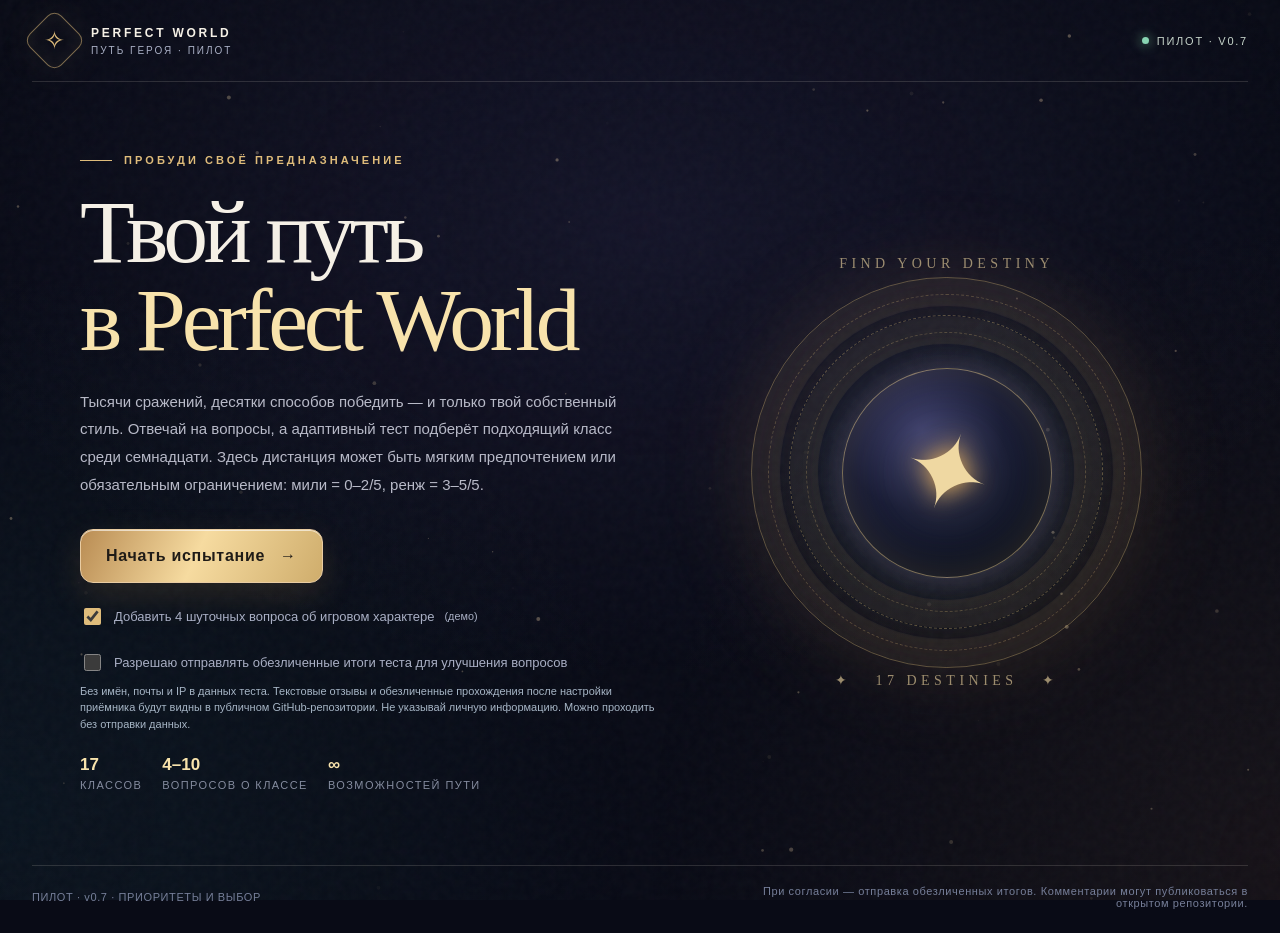
==== commit d0e0a1f8: "Fix false collector unavailable reports during concurrent feedback delivery" ====
--- a/index.html
+++ b/index.html
@@ -37,7 +37,7 @@
 <canvas id="sky" aria-hidden="true"></canvas><div class="grain" aria-hidden="true"></div>
 <div class="shell"><header class="top"><a class="brand" href="#" data-action="home"><span class="brand-mark"><span>✧</span></span><span class="brand-copy"><b>PERFECT WORLD</b><small>ПУТЬ ГЕРОЯ · ПИЛОТ</small></span></a><span class="offline online-pill">Пилот · v0.7</span></header><main id="app" class="main" aria-live="polite"></main><footer class="footer"><span>ПИЛОТ · v0.7 · ПРИОРИТЕТЫ И ВЫБОР</span><span>При согласии — отправка обезличенных итогов. Комментарии могут публиковаться в открытом репозитории.</span></footer></div>
 <script src="config.js"></script>
-<script src="telemetry-client.js"></script>
+<script src="telemetry-client.js?v=07-feedback-1"></script>
 <script>
 "use strict";
 const MAT=[
@@ -264,10 +264,11 @@
 const explainStatus={single:"Только этот класс прошёл обязательные фильтры. Это не гарантирует совпадение со всеми мягкими пожеланиями: оцени процент соответствия и описание.",tie:"По полученным ответам несколько классов набрали одинаковый балл. Сравни их особенности; единственного победителя нет.",sufficient:"Устойчивость проверена изменениями весов и возможными ответами на оставшиеся уточнения. Это не гарантия понравившегося класса.",limit:"Лимит в 10 классовых вопросов достигнут. Лучший кандидат показан с учётом оставшейся неопределённости.",ambiguous:"Полезные уточнения исчерпаны, но данных недостаточно для однозначного результата. Сравни альтернативы.",conflict:"Выбери другие обязательные условия или начни прохождение заново."}[view.status];
 return `<div class="pane result"><div class="result-top"><div class="eyebrow">Испытание пройдено</div><span class="status ${tone}">${esc(label)}</span></div>${winner}<div class="result-grid"><div class="result-section"><h3>${isConflict?"Почему результата нет":"Рейтинг и альтернативы"}</h3>${isConflict?`<p class="small-copy">Обязательные фильтры: ${esc([distanceHard()==="melee"?"только мили (≤2)":distanceHard()==="ranged"?"только ренж (≥3)":null,physicalHard()?"физический урон ≥4":null,supportHard()?"поддержка ≥4":null].filter(Boolean).join(" · ")||"параметры выбора")}. Нельзя автоматически предложить исключённый класс.</p>`:bars+`<p class="small-copy">${distanceHard()?`Обязательная дистанция: ${distanceHard()==="melee"?"милишники (0–2)":"дальнобойные (3–5)"}. Остальные классы исключены до подсчёта рейтинга.`:"Сравнение основано на твоих ответах, а не на статистической вероятности выбора класса."}</p>`}</div><div class="result-section"><h3>Вердикт системы</h3><p class="small-copy">${esc(explainStatus)}</p><div class="mini-stat"><span>Классовых вопросов</span><strong>${countClass()}</strong></div><div class="mini-stat"><span>Возможных классов</span><strong>${e.list.length}</strong></div><div class="mini-stat"><span>Текущая версия</span><strong>v0.7 — приоритеты</strong></div></div></div>${best?`<div class="result-section"><h3>${view.status==="tie"?"Оцени подборку":"Оцени рекомендацию"}</h3><p class="small-copy">Для будущей калибровки пригодится честная оценка. После настройки приёмника можно отправить оценку для калибровки; при недоступности она останется в локальной очереди.</p><div class="rating" role="group" aria-label="Оценка от одного до пяти">${[1,2,3,4,5].map(n=>`<button class="star ${state.feedback?.rating>=n?"active":""}" data-rate="${n}" title="${n} из 5" aria-label="${n} из 5">★</button>`).join("")}</div><p class="small-copy">${view.status==="tie"?"Ты выбрал бы один из этих классов самостоятельно?":"Ты выбрал бы этот класс самостоятельно?"}</p><div class="chipline">${[["yes","Да"],["maybe","Возможно"],["no","Нет"]].map(([key,label])=>`<button class="ghost" data-expected="${key}" style="${state.feedback?.expected===key?"border-color:#dbba79;color:#f1d7aa":""}">${label}</button>`).join("")}</div><textarea id="feedbackText" placeholder="Что подошло или что алгоритм упустил? (необязательно)">${esc(state.feedback?.text||"")}</textarea><div class="result-actions"><button class="ghost" data-action="saveFeedback">Сохранить и отправить оценку</button></div><div class="feedback-status" id="feedbackStatus"></div></div>`:""}<p class="privacy-note">Данные этого пилота не являются статистически репрезентативными. Передаются только при добровольном согласии или явном нажатии отправки.</p><div class="result-actions"><button class="cta" data-action="restart">Пройти заново ↗</button><button class="ghost" data-action="export">Экспорт прохождения · JSON</button><button class="ghost" data-action="exportQueue">Экспорт очереди отзывов · JSON</button><button class="ghost" data-action="back">← Изменить ответ</button></div></div>`}
 const app=document.getElementById("app");let current=null;
+PW_TELEMETRY.subscribe?.(event=>{const status=document.getElementById("issueStatus");if(event.status==='saved'&&status?.dataset?.eventId===event.event_id)status.textContent="Отзыв сохранён в репозитории.";});
 function ensureSession(){if(!state.sessionId)state.sessionId=PW_TELEMETRY.newId();}
 function runPayload(view){const ev=view.e||compute();return{session_id:state.sessionId,completed_at:new Date().toISOString(),version:VERSION,answers:state.history.map(id=>({id,choice:ans(id)})),class_question_count:countClass(),total_question_count:state.history.length,distance_requirement:distanceHard(),distance_threshold:2,status:view.status,leader:view.status==="tie"?null:ev?.leader?.name||null,tied_candidates:view.status==="tie"?ev.list.filter(x=>Math.abs(x.score-ev.leader.score)<=EPS).map(x=>x.name):[],alternatives:(ev?.list||[]).slice(0,3).map(x=>({name:x.name,score_percent:Math.round(x.score*200)/10})),feedback:{rating:state.feedback.rating||0,expected:state.feedback.expected||null,text:(state.feedback.text||"").slice(0,1200)},demo:!!state.demo};}
 function queueRun(view,force=false){if(!state.telemetryEnabled&&!force)return;ensureSession();const payload=runPayload(view),hash=JSON.stringify({answers:payload.answers,status:payload.status,feedback:payload.feedback});if(!force&&state.reportedHash===hash)return;state.reportedHash=hash;persist();PW_TELEMETRY.send("run",payload).catch(()=>{});}
-async function sendQuestionIssue(id){const input=document.getElementById("issueInput"),s=document.getElementById("issueStatus");const message=(input?.value||"").trim();if(!message){if(s)s.textContent="Напиши замечание перед отправкой.";return;}ensureSession();PW_TELEMETRY.saveDraft(id,message);persist();if(s)s.textContent="Отправка…";const e=current?.e||compute();const payload={session_id:state.sessionId,question_id:id,question_type:id.startsWith("B")?"personality":id.startsWith("Q")?"core":id.startsWith("P")?"priority":"adaptive",question_text:current?.question?.title||"",question_index:state.history.length+1,answer_at_feedback:ans(id)||null,comment:message.slice(0,1200),version:VERSION,candidates:(e?.list||[]).slice(0,3).map(x=>x.name)};try{const result=await PW_TELEMETRY.send("question_feedback",payload);if(s)s.textContent=result.sent?"Отзыв сохранён в репозитории.":"Отзыв сохранён в этом браузере. Приёмник пока не подключён или недоступен; можно выгрузить JSON.";}catch(err){if(s)s.textContent="Отзыв сохранён в локальной очереди. Попробуй отправить позднее.";}}
+async function sendQuestionIssue(id){const input=document.getElementById("issueInput"),s=document.getElementById("issueStatus");const message=(input?.value||"").trim();if(!message){if(s)s.textContent="Напиши замечание перед отправкой.";return;}ensureSession();PW_TELEMETRY.saveDraft(id,message);persist();if(s)s.textContent="Отправка…";const e=current?.e||compute();const payload={session_id:state.sessionId,question_id:id,question_type:id.startsWith("B")?"personality":id.startsWith("Q")?"core":id.startsWith("P")?"priority":"adaptive",question_text:current?.question?.title||"",question_index:state.history.length+1,answer_at_feedback:ans(id)||null,comment:message.slice(0,1200),version:VERSION,candidates:(e?.list||[]).slice(0,3).map(x=>x.name)};try{const result=await PW_TELEMETRY.send("question_feedback",payload);if(s){if(s.dataset)s.dataset.eventId=result.event_id;s.textContent=result.sent?"Отзыв сохранён в репозитории.":PW_TELEMETRY.configured()?"Отзыв в очереди. Сайт повторит отправку автоматически; оставь страницу открытой.":"Отзыв сохранён в этом браузере. Для этой копии сайта не задан адрес отправки.";}}catch(err){if(s)s.textContent="Отзыв сохранён в локальной очереди. Попробуй отправить позднее.";}}
 
 function render(){let view=outcome();current=view;if(state.phase==="quiz"&&view.kind==="result"){state.phase="result";state.lastResult=view.status;persist();queueMicrotask(()=>queueRun(view));}
 if(view.kind==="intro")app.innerHTML=introHTML();else if(view.kind==="question")app.innerHTML=questionHTML(view.question);else app.innerHTML=resultHTML(view);
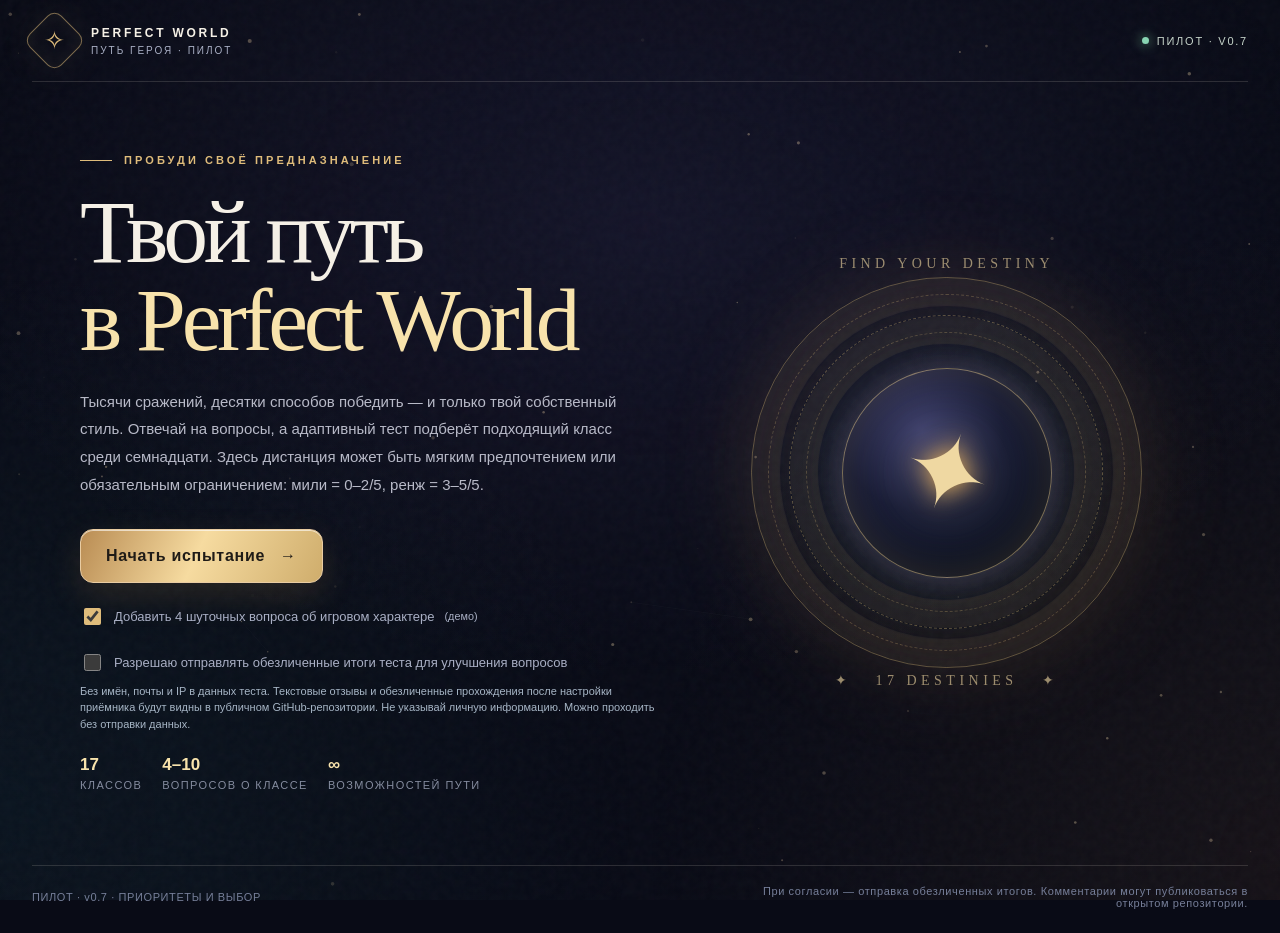
==== commit 83e8ecd8: "Bound feedback form waiting to 2.5s while preserving background delivery" ====
--- a/index.html
+++ b/index.html
@@ -37,7 +37,7 @@
 <canvas id="sky" aria-hidden="true"></canvas><div class="grain" aria-hidden="true"></div>
 <div class="shell"><header class="top"><a class="brand" href="#" data-action="home"><span class="brand-mark"><span>✧</span></span><span class="brand-copy"><b>PERFECT WORLD</b><small>ПУТЬ ГЕРОЯ · ПИЛОТ</small></span></a><span class="offline online-pill">Пилот · v0.7</span></header><main id="app" class="main" aria-live="polite"></main><footer class="footer"><span>ПИЛОТ · v0.7 · ПРИОРИТЕТЫ И ВЫБОР</span><span>При согласии — отправка обезличенных итогов. Комментарии могут публиковаться в открытом репозитории.</span></footer></div>
 <script src="config.js"></script>
-<script src="telemetry-client.js?v=07-feedback-1"></script>
+<script src="telemetry-client.js?v=07-feedback-2"></script>
 <script>
 "use strict";
 const MAT=[
@@ -268,7 +268,7 @@
 function ensureSession(){if(!state.sessionId)state.sessionId=PW_TELEMETRY.newId();}
 function runPayload(view){const ev=view.e||compute();return{session_id:state.sessionId,completed_at:new Date().toISOString(),version:VERSION,answers:state.history.map(id=>({id,choice:ans(id)})),class_question_count:countClass(),total_question_count:state.history.length,distance_requirement:distanceHard(),distance_threshold:2,status:view.status,leader:view.status==="tie"?null:ev?.leader?.name||null,tied_candidates:view.status==="tie"?ev.list.filter(x=>Math.abs(x.score-ev.leader.score)<=EPS).map(x=>x.name):[],alternatives:(ev?.list||[]).slice(0,3).map(x=>({name:x.name,score_percent:Math.round(x.score*200)/10})),feedback:{rating:state.feedback.rating||0,expected:state.feedback.expected||null,text:(state.feedback.text||"").slice(0,1200)},demo:!!state.demo};}
 function queueRun(view,force=false){if(!state.telemetryEnabled&&!force)return;ensureSession();const payload=runPayload(view),hash=JSON.stringify({answers:payload.answers,status:payload.status,feedback:payload.feedback});if(!force&&state.reportedHash===hash)return;state.reportedHash=hash;persist();PW_TELEMETRY.send("run",payload).catch(()=>{});}
-async function sendQuestionIssue(id){const input=document.getElementById("issueInput"),s=document.getElementById("issueStatus");const message=(input?.value||"").trim();if(!message){if(s)s.textContent="Напиши замечание перед отправкой.";return;}ensureSession();PW_TELEMETRY.saveDraft(id,message);persist();if(s)s.textContent="Отправка…";const e=current?.e||compute();const payload={session_id:state.sessionId,question_id:id,question_type:id.startsWith("B")?"personality":id.startsWith("Q")?"core":id.startsWith("P")?"priority":"adaptive",question_text:current?.question?.title||"",question_index:state.history.length+1,answer_at_feedback:ans(id)||null,comment:message.slice(0,1200),version:VERSION,candidates:(e?.list||[]).slice(0,3).map(x=>x.name)};try{const result=await PW_TELEMETRY.send("question_feedback",payload);if(s){if(s.dataset)s.dataset.eventId=result.event_id;s.textContent=result.sent?"Отзыв сохранён в репозитории.":PW_TELEMETRY.configured()?"Отзыв в очереди. Сайт повторит отправку автоматически; оставь страницу открытой.":"Отзыв сохранён в этом браузере. Для этой копии сайта не задан адрес отправки.";}}catch(err){if(s)s.textContent="Отзыв сохранён в локальной очереди. Попробуй отправить позднее.";}}
+async function sendQuestionIssue(id){const input=document.getElementById("issueInput"),s=document.getElementById("issueStatus");const message=(input?.value||"").trim();if(!message){if(s)s.textContent="Напиши замечание перед отправкой.";return;}ensureSession();PW_TELEMETRY.saveDraft(id,message);persist();if(s)s.textContent="Отправка…";const e=current?.e||compute();const payload={session_id:state.sessionId,question_id:id,question_type:id.startsWith("B")?"personality":id.startsWith("Q")?"core":id.startsWith("P")?"priority":"adaptive",question_text:current?.question?.title||"",question_index:state.history.length+1,answer_at_feedback:ans(id)||null,comment:message.slice(0,1200),version:VERSION,candidates:(e?.list||[]).slice(0,3).map(x=>x.name)};try{const result=await PW_TELEMETRY.send("question_feedback",payload);if(s){if(s.dataset)s.dataset.eventId=result.event_id;s.textContent=result.sent?"Отзыв сохранён в репозитории.":PW_TELEMETRY.configured()?"Отзыв сохранён в этом браузере. Можно продолжать тест: отправка идёт в фоне. Если закрыть страницу, она возобновится при следующем открытии.":"Отзыв сохранён в этом браузере. Для этой копии сайта не задан адрес отправки.";}}catch(err){if(s)s.textContent="Отзыв сохранён в локальной очереди. Попробуй отправить позднее.";}}
 
 function render(){let view=outcome();current=view;if(state.phase==="quiz"&&view.kind==="result"){state.phase="result";state.lastResult=view.status;persist();queueMicrotask(()=>queueRun(view));}
 if(view.kind==="intro")app.innerHTML=introHTML();else if(view.kind==="question")app.innerHTML=questionHTML(view.question);else app.innerHTML=resultHTML(view);
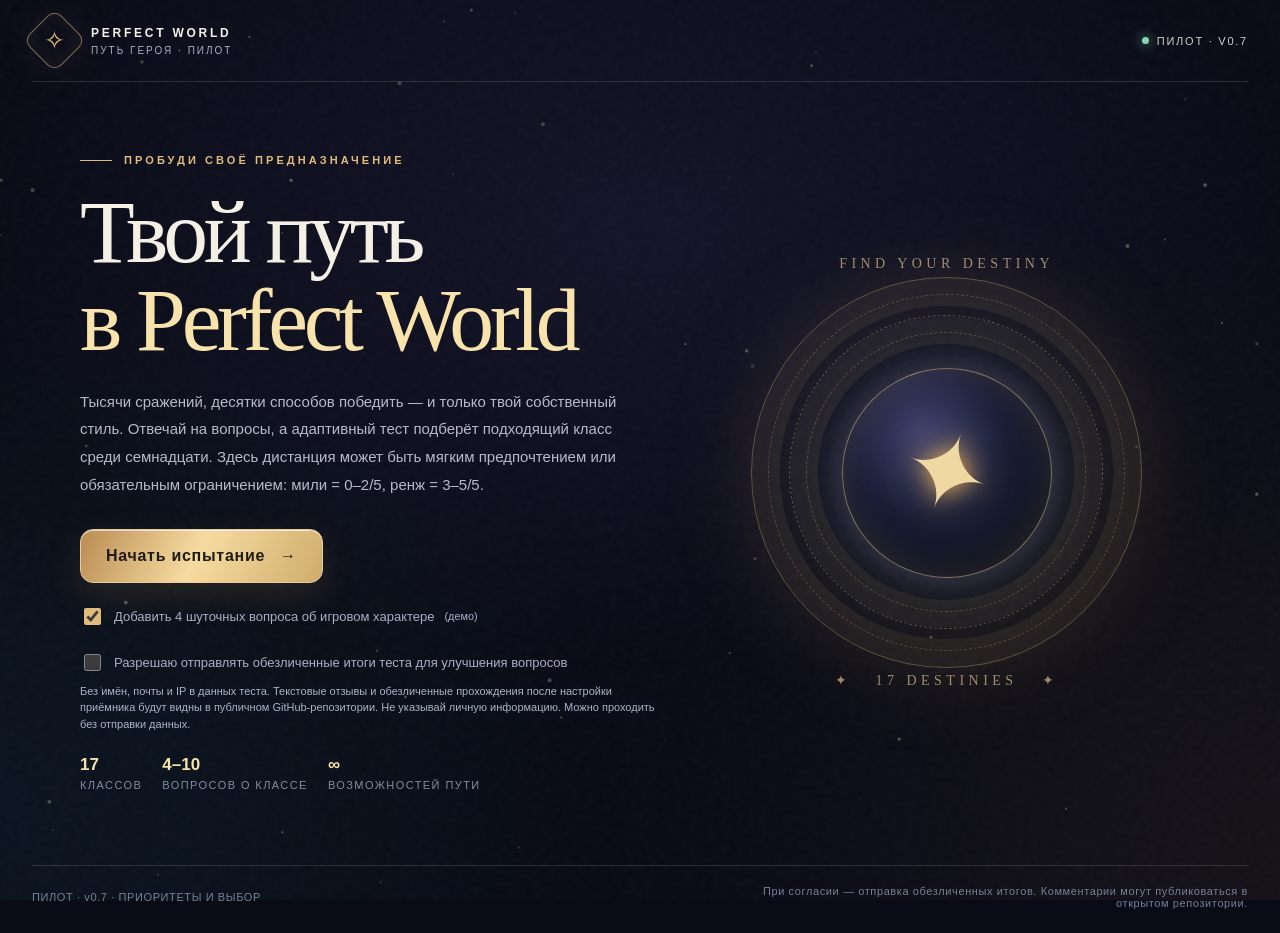
==== commit b024bc10: "Integrate v3 result scenes with lazy loading and soundscape controls" ====
--- a/index.html
+++ b/index.html
@@ -32,10 +32,13 @@
 @media(max-width:670px){.issue-widget details{width:100%}.issue-widget summary{justify-content:center}.issue-widget{justify-content:stretch}}
 .option-hard{border-color:rgba(229,187,103,.5);background:linear-gradient(115deg,rgba(69,48,34,.54),rgba(37,31,36,.58));box-shadow:inset 4px 0 0 rgba(225,174,94,.62)}.option-hard .option-key{background:rgba(225,174,94,.12);color:#f0d6a0}.option-hard:hover{border-color:#f1d49c;box-shadow:inset 4px 0 0 #efd6a5,0 8px 32px rgba(214,172,108,.12)}
 </style>
+<link rel="stylesheet" href="result-scenes/scene.css">
+<link rel="stylesheet" href="result-scenes/integration.css">
 </head>
 <body>
 <canvas id="sky" aria-hidden="true"></canvas><div class="grain" aria-hidden="true"></div>
 <div class="shell"><header class="top"><a class="brand" href="#" data-action="home"><span class="brand-mark"><span>✧</span></span><span class="brand-copy"><b>PERFECT WORLD</b><small>ПУТЬ ГЕРОЯ · ПИЛОТ</small></span></a><span class="offline online-pill">Пилот · v0.7</span></header><main id="app" class="main" aria-live="polite"></main><footer class="footer"><span>ПИЛОТ · v0.7 · ПРИОРИТЕТЫ И ВЫБОР</span><span>При согласии — отправка обезличенных итогов. Комментарии могут публиковаться в открытом репозитории.</span></footer></div>
+<script src="result-scenes/integration.js"></script>
 <script src="config.js"></script>
 <script src="telemetry-client.js?v=07-feedback-2"></script>
 <script>
@@ -259,7 +262,7 @@
 function questionHTML(q){const n=countClass();const beh=q.id.startsWith("B");const progress=Math.round((n/10)*100);let cat=q.category||"Уточнение";let subtitle=beh?"Этот вопрос влияет только на шуточный архетип, а не на выбор класса.":q.sub||"Выбирай то, что тебе действительно интересно. Здесь нет правильных и неправильных ответов.";
 const choices=q.options.map(([key,title,desc],i)=>`<button class="option ${q.id==="U06"&&["E","F"].includes(key)?"option-hard":""}" data-answer="${esc(key)}" data-question="${esc(q.id)}"><span class="option-key">${String.fromCharCode(65+i)}</span><span class="option-text"><strong>${esc(title)}</strong>${desc?`<small>${esc(desc)}</small>`:""}</span><span class="option-arrow" aria-hidden="true">↗</span></button>`).join("");
 return `<div class="pane quiz-layout"><section class="q-container"><div class="q-kicker">${esc(cat)} <span style="float:right;opacity:.75">${esc(q.id)}</span></div><h2 class="q-title">${esc(q.title)}</h2><p class="q-sub">${esc(subtitle)}</p><div class="choices">${choices}</div><div class="q-bottom"><button class="icon-btn" data-action="back" ${state.history.length?"":"disabled"}>← Назад</button><div class="hint">Выбор: клавиши 1–${q.options.length}</div></div><div class="issue-widget"><details><summary>✎ Замечание к вопросу <span class="muted">${esc(q.id)}</span></summary><label class="privacy-note" for="issueInput">Что здесь непонятно, некорректно или спорно?</label><textarea id="issueInput" maxlength="1200" placeholder="Например: вариант B неоднозначный…">${esc(PW_TELEMETRY.getDraft(q.id))}</textarea><div class="privacy-note">Отзыв привязывается к ID вопроса и текущему ответу (если он уже есть). Отправка добровольная; опубликованный отзыв будет доступен в репозитории.</div><button class="issue-submit" data-action="sendIssue" data-question="${esc(q.id)}">Отправить отзыв по ${esc(q.id)}</button><div class="note-status" id="issueStatus" aria-live="polite"></div></details></div></section><aside class="progress-rail"><div class="stat-card"><div class="progress-top"><span>Классовый путь</span><span>${n} / 10</span></div><div class="progress-val">${String(n).padStart(2,"0")} <small>шагов</small></div><div class="track"><div style="width:${progress}%"></div></div><div class="small-copy">Максимум 10 классовых вопросов. Шуточные вопросы не входят в лимит.</div></div><div class="stat-card"><div class="aside-label">Дневник героя</div><div class="mini-stat"><span>Классы</span><strong>17</strong></div><div class="mini-stat"><span>Ответов</span><strong>${state.history.length}</strong></div><div class="mini-stat"><span>Тип вопроса</span><strong>${beh?"Характер":"Подбор"}</strong></div><div class="small-copy" style="margin-top:11px">Можно вернуться и изменить любой последний ответ. Расчёт пересчитывается заново.</div></div></aside></div>`}
-function resultHTML(view){const e=view.e,top=e.list.slice(0,3),best=e.leader,persona=personality(),isConflict=view.status==="conflict",statusMap={single:["Единственный допустимый класс","sufficient"],tie:["Несколько равных кандидатов","amb"],sufficient:["Диагностика завершена","sufficient"],limit:["Предел вопросов","amb"],ambiguous:["Результат неоднозначен","amb"],conflict:["Требования несовместимы","conflict"]};const [label,tone]=statusMap[view.status];const name=best?.name||"Подходящий класс не найден";const winner=view.status==="tie"?`<div class="result-section"><h2>Несколько равных кандидатов</h2><p class="result-desc">${e.list.filter(x=>Math.abs(x.score-best.score)<=EPS).map(x=>esc(x.name)).join(" · ")}</p><p class="small-copy">Оценки совпали. Порядок отображения не означает преимущество одного класса над другим.</p></div>`:best?`<div class="result-hero"><div class="result-art"><div class="result-glyph" aria-hidden="true">${GLYPH[name]||"✦"}</div><div class="art-note">Твоя новая легенда</div></div><div class="result-body"><div class="eyebrow">Обрети свой класс</div><h2>${esc(name)}</h2><p class="result-desc">${esc(describeClass(best.cl))}</p><div class="score-big">${(best.score/5*100).toFixed(1).replace(".",",")}% <small>совпадение предпочтений</small></div><p class="result-desc">Ты выделил ${esc(explanation())}. По текущей матрице этот класс лучше других соответствует полученным ответам.</p>${persona?`<div class="insight"><strong style="color:var(--gold2)">Демонстрационный архетип:</strong><br>${esc(persona.label)}<br><span class="muted">${esc(persona.extra)}</span></div>`:""}</div></div>`:`<div class="result-hero"><div class="result-art"><div class="result-glyph">⚖</div></div><div class="result-body"><div class="eyebrow">Путь не определён</div><h2>Не всё совместимо</h2><p class="result-desc">${distanceHard()?`Выбрана обязательная дистанция — ${distanceHard()==="melee"?"только мили (дальность 0–2/5)":"только ренж (дальность 3–5/5)"}. С учётом остальных обязательных требований в текущей матрице не осталось подходящих классов.`:"Не удалось найти класс, который одновременно удовлетворяет всем обязательным требованиям."} Никакого автоматического ослабления фильтра нет. Вернись к выбору дистанции или пересмотри обязательные условия.</p></div></div>`;
+function resultHTML(view){const e=view.e,top=e.list.slice(0,3),best=e.leader,persona=personality(),isConflict=view.status==="conflict",statusMap={single:["Единственный допустимый класс","sufficient"],tie:["Несколько равных кандидатов","amb"],sufficient:["Диагностика завершена","sufficient"],limit:["Предел вопросов","amb"],ambiguous:["Результат неоднозначен","amb"],conflict:["Требования несовместимы","conflict"]};const [label,tone]=statusMap[view.status];const name=best?.name||"Подходящий класс не найден";const winner=view.status==="tie"?`<div class="result-section"><h2>Несколько равных кандидатов</h2><p class="result-desc">${e.list.filter(x=>Math.abs(x.score-best.score)<=EPS).map(x=>esc(x.name)).join(" · ")}</p><p class="small-copy">Оценки совпали. Порядок отображения не означает преимущество одного класса над другим.</p></div>`:best?`<div class="result-hero ${["Друид","Мистик","Воин"].includes(name)?"result-hero--scene":""}">${["Друид","Мистик","Воин"].includes(name)?`<div class="result-scene-panel"><div data-result-scene><div class="result-scene-fallback result-art"><div class="result-glyph" aria-hidden="true">${GLYPH[name]||"✦"}</div><div class="art-note">Твоя новая легенда</div></div></div><div class="result-scene-controls" hidden><button class="ghost" type="button" data-scene-control="sound" aria-pressed="false">Звук: выкл.</button><label>Громкость <input type="range" min="0" max="100" value="30" data-scene-volume aria-label="Громкость звукового фона"></label><button class="ghost" type="button" data-scene-control="pause" aria-pressed="false">Пауза</button><button class="ghost" type="button" data-scene-control="preprocess" aria-pressed="true">Обработка: вкл.</button><button class="ghost" type="button" data-scene-control="portrait" aria-pressed="false">Портрет</button></div></div>`:`<div class="result-art"><div class="result-glyph" aria-hidden="true">${GLYPH[name]||"✦"}</div><div class="art-note">Твоя новая легенда</div></div>`}<div class="result-body"><div class="eyebrow">Обрети свой класс</div><h2>${esc(name)}</h2><p class="result-desc">${esc(describeClass(best.cl))}</p><div class="score-big">${(best.score/5*100).toFixed(1).replace(".",",")}% <small>совпадение предпочтений</small></div><p class="result-desc">Ты выделил ${esc(explanation())}. По текущей матрице этот класс лучше других соответствует полученным ответам.</p>${persona?`<div class="insight"><strong style="color:var(--gold2)">Демонстрационный архетип:</strong><br>${esc(persona.label)}<br><span class="muted">${esc(persona.extra)}</span></div>`:""}</div></div>`:`<div class="result-hero"><div class="result-art"><div class="result-glyph">⚖</div></div><div class="result-body"><div class="eyebrow">Путь не определён</div><h2>Не всё совместимо</h2><p class="result-desc">${distanceHard()?`Выбрана обязательная дистанция — ${distanceHard()==="melee"?"только мили (дальность 0–2/5)":"только ренж (дальность 3–5/5)"}. С учётом остальных обязательных требований в текущей матрице не осталось подходящих классов.`:"Не удалось найти класс, который одновременно удовлетворяет всем обязательным требованиям."} Никакого автоматического ослабления фильтра нет. Вернись к выбору дистанции или пересмотри обязательные условия.</p></div></div>`;
 const bars=top.map((x,i)=>`<div class="rank-row"><span>${view.status==="tie"&&Math.abs(x.score-best.score)<=EPS?"=":i+1}. ${esc(x.name)}</span><div class="rank-bar"><i style="width:${Math.max(0,Math.min(100,x.score/5*100))}%"></i></div><b>${Math.round(x.score/5*100)}%</b></div>`).join("");
 const explainStatus={single:"Только этот класс прошёл обязательные фильтры. Это не гарантирует совпадение со всеми мягкими пожеланиями: оцени процент соответствия и описание.",tie:"По полученным ответам несколько классов набрали одинаковый балл. Сравни их особенности; единственного победителя нет.",sufficient:"Устойчивость проверена изменениями весов и возможными ответами на оставшиеся уточнения. Это не гарантия понравившегося класса.",limit:"Лимит в 10 классовых вопросов достигнут. Лучший кандидат показан с учётом оставшейся неопределённости.",ambiguous:"Полезные уточнения исчерпаны, но данных недостаточно для однозначного результата. Сравни альтернативы.",conflict:"Выбери другие обязательные условия или начни прохождение заново."}[view.status];
 return `<div class="pane result"><div class="result-top"><div class="eyebrow">Испытание пройдено</div><span class="status ${tone}">${esc(label)}</span></div>${winner}<div class="result-grid"><div class="result-section"><h3>${isConflict?"Почему результата нет":"Рейтинг и альтернативы"}</h3>${isConflict?`<p class="small-copy">Обязательные фильтры: ${esc([distanceHard()==="melee"?"только мили (≤2)":distanceHard()==="ranged"?"только ренж (≥3)":null,physicalHard()?"физический урон ≥4":null,supportHard()?"поддержка ≥4":null].filter(Boolean).join(" · ")||"параметры выбора")}. Нельзя автоматически предложить исключённый класс.</p>`:bars+`<p class="small-copy">${distanceHard()?`Обязательная дистанция: ${distanceHard()==="melee"?"милишники (0–2)":"дальнобойные (3–5)"}. Остальные классы исключены до подсчёта рейтинга.`:"Сравнение основано на твоих ответах, а не на статистической вероятности выбора класса."}</p>`}</div><div class="result-section"><h3>Вердикт системы</h3><p class="small-copy">${esc(explainStatus)}</p><div class="mini-stat"><span>Классовых вопросов</span><strong>${countClass()}</strong></div><div class="mini-stat"><span>Возможных классов</span><strong>${e.list.length}</strong></div><div class="mini-stat"><span>Текущая версия</span><strong>v0.7 — приоритеты</strong></div></div></div>${best?`<div class="result-section"><h3>${view.status==="tie"?"Оцени подборку":"Оцени рекомендацию"}</h3><p class="small-copy">Для будущей калибровки пригодится честная оценка. После настройки приёмника можно отправить оценку для калибровки; при недоступности она останется в локальной очереди.</p><div class="rating" role="group" aria-label="Оценка от одного до пяти">${[1,2,3,4,5].map(n=>`<button class="star ${state.feedback?.rating>=n?"active":""}" data-rate="${n}" title="${n} из 5" aria-label="${n} из 5">★</button>`).join("")}</div><p class="small-copy">${view.status==="tie"?"Ты выбрал бы один из этих классов самостоятельно?":"Ты выбрал бы этот класс самостоятельно?"}</p><div class="chipline">${[["yes","Да"],["maybe","Возможно"],["no","Нет"]].map(([key,label])=>`<button class="ghost" data-expected="${key}" style="${state.feedback?.expected===key?"border-color:#dbba79;color:#f1d7aa":""}">${label}</button>`).join("")}</div><textarea id="feedbackText" placeholder="Что подошло или что алгоритм упустил? (необязательно)">${esc(state.feedback?.text||"")}</textarea><div class="result-actions"><button class="ghost" data-action="saveFeedback">Сохранить и отправить оценку</button></div><div class="feedback-status" id="feedbackStatus"></div></div>`:""}<p class="privacy-note">Данные этого пилота не являются статистически репрезентативными. Передаются только при добровольном согласии или явном нажатии отправки.</p><div class="result-actions"><button class="cta" data-action="restart">Пройти заново ↗</button><button class="ghost" data-action="export">Экспорт прохождения · JSON</button><button class="ghost" data-action="exportQueue">Экспорт очереди отзывов · JSON</button><button class="ghost" data-action="back">← Изменить ответ</button></div></div>`}
@@ -270,8 +273,9 @@
 function queueRun(view,force=false){if(!state.telemetryEnabled&&!force)return;ensureSession();const payload=runPayload(view),hash=JSON.stringify({answers:payload.answers,status:payload.status,feedback:payload.feedback});if(!force&&state.reportedHash===hash)return;state.reportedHash=hash;persist();PW_TELEMETRY.send("run",payload).catch(()=>{});}
 async function sendQuestionIssue(id){const input=document.getElementById("issueInput"),s=document.getElementById("issueStatus");const message=(input?.value||"").trim();if(!message){if(s)s.textContent="Напиши замечание перед отправкой.";return;}ensureSession();PW_TELEMETRY.saveDraft(id,message);persist();if(s)s.textContent="Отправка…";const e=current?.e||compute();const payload={session_id:state.sessionId,question_id:id,question_type:id.startsWith("B")?"personality":id.startsWith("Q")?"core":id.startsWith("P")?"priority":"adaptive",question_text:current?.question?.title||"",question_index:state.history.length+1,answer_at_feedback:ans(id)||null,comment:message.slice(0,1200),version:VERSION,candidates:(e?.list||[]).slice(0,3).map(x=>x.name)};try{const result=await PW_TELEMETRY.send("question_feedback",payload);if(s){if(s.dataset)s.dataset.eventId=result.event_id;s.textContent=result.sent?"Отзыв сохранён в репозитории.":PW_TELEMETRY.configured()?"Отзыв сохранён в этом браузере. Можно продолжать тест: отправка идёт в фоне. Если закрыть страницу, она возобновится при следующем открытии.":"Отзыв сохранён в этом браузере. Для этой копии сайта не задан адрес отправки.";}}catch(err){if(s)s.textContent="Отзыв сохранён в локальной очереди. Попробуй отправить позднее.";}}
 
-function render(){let view=outcome();current=view;if(state.phase==="quiz"&&view.kind==="result"){state.phase="result";state.lastResult=view.status;persist();queueMicrotask(()=>queueRun(view));}
+function render(){window.PW_RESULT_VISUALS?.clear();let view=outcome();current=view;if(state.phase==="quiz"&&view.kind==="result"){state.phase="result";state.lastResult=view.status;persist();queueMicrotask(()=>queueRun(view));}
 if(view.kind==="intro")app.innerHTML=introHTML();else if(view.kind==="question")app.innerHTML=questionHTML(view.question);else app.innerHTML=resultHTML(view);
+if(view.kind==="result"&&view.status!=="tie"&&view.status!=="conflict"&&view.e?.leader)window.PW_RESULT_VISUALS?.mount(view.e.leader.name,personality()?.tags||[]);
 window.scrollTo({top:0,behavior:matchMedia("(prefers-reduced-motion: reduce)").matches?"instant":"smooth"});}
 function answer(id,code){if(current?.kind!=="question"||current.question.id!==id)return;const allowed=current.question.options.some(o=>o[0]===code);if(!allowed)return;state.answers[id]=code;state.history.push(id);state.phase="quiz";persist();render()}
 function goBack(){if(!state.history.length)return;const last=state.history.pop();delete state.answers[last];state.phase="quiz";state.lastResult=null;persist();render()}
--- a/result-scenes/scene.css
+++ b/result-scenes/scene.css
@@ -0,0 +1,5 @@
+.pw-scene{position:relative;isolation:isolate;aspect-ratio:1536/846;width:100%;overflow:hidden;background:#111923;--scene-color:#c1ddaa}.pw-scene__image,.pw-scene__effects,.pw-scene__reveal{position:absolute;inset:0;width:100%;height:100%}.pw-scene__image{object-fit:cover}.pw-scene__effects{pointer-events:none}.pw-scene__reveal{pointer-events:none;background:radial-gradient(ellipse at 50% 60%,transparent 10%,#08131ca6);opacity:0}.pw-scene.is-entering{animation:pw-arrival 1.7s cubic-bezier(.15,.7,.2,1) both}.pw-scene.is-entering .pw-scene__reveal{animation:pw-veil 1.7s ease-out both}.pw-scene.is-loading:after{content:'Проявляем героя…';position:absolute;inset:0;display:grid;place-items:center;background:#101a23;color:#c4d6d5;font:13px system-ui;letter-spacing:2px}.pw-scene.is-paused{animation:none!important;opacity:1;transform:none}.pw-scene.is-paused .pw-scene__reveal{animation:none!important;opacity:0}.pw-scene.is-original,.pw-scene.is-original *{animation:none!important}.pw-scene.is-original .pw-scene__reveal{display:none}.stage--portrait{max-width:600px!important}.stage--portrait .pw-scene{aspect-ratio:4/5}
+@keyframes pw-arrival{from{transform:scale(1.045);opacity:.25}to{transform:scale(1);opacity:1}}@keyframes pw-veil{0%{opacity:1}65%{opacity:.3}100%{opacity:0}}
+@media(prefers-reduced-motion:reduce){.pw-scene,.pw-scene *{animation:none!important}}
+
+.pw-scene__processed{position:absolute;inset:0;width:100%;height:100%;object-fit:cover;pointer-events:none}.pw-tone-defs{position:absolute;left:0;top:0;width:0;height:0;overflow:hidden;pointer-events:none}.pw-scene.no-preprocess .pw-scene__processed,.pw-scene.is-original .pw-scene__processed{display:none}
--- a/result-scenes/integration.css
+++ b/result-scenes/integration.css
@@ -0,0 +1 @@
+.result-hero.result-hero--scene{display:block}.result-scene-panel{width:100%;min-width:0;overflow:hidden;background:#0e1621}.result-scene-panel [data-result-scene]{width:100%;margin:0 auto;overflow:hidden}.result-scene-panel.is-portrait [data-result-scene]{max-width:480px}.result-scene-panel.is-portrait .pw-scene{aspect-ratio:4/5}.result-scene-fallback{min-height:280px}.result-scene-controls{display:flex;align-items:center;flex-wrap:wrap;gap:8px;padding:12px 17px;border-top:1px solid #b0c0c02a}.result-scene-controls[hidden]{display:none}.result-scene-controls .ghost{font-size:11px;padding:8px 11px}.result-scene-controls label{display:flex;align-items:center;gap:7px;font-size:11px;color:#aab8c4}.result-scene-controls input{width:85px;accent-color:#d7b77d}.result-hero--scene .result-body{padding-top:24px}@media(max-width:600px){.result-scene-controls{padding:10px;gap:7px}.result-scene-controls .ghost{font-size:10px;padding:8px}.result-scene-controls input{width:70px}}
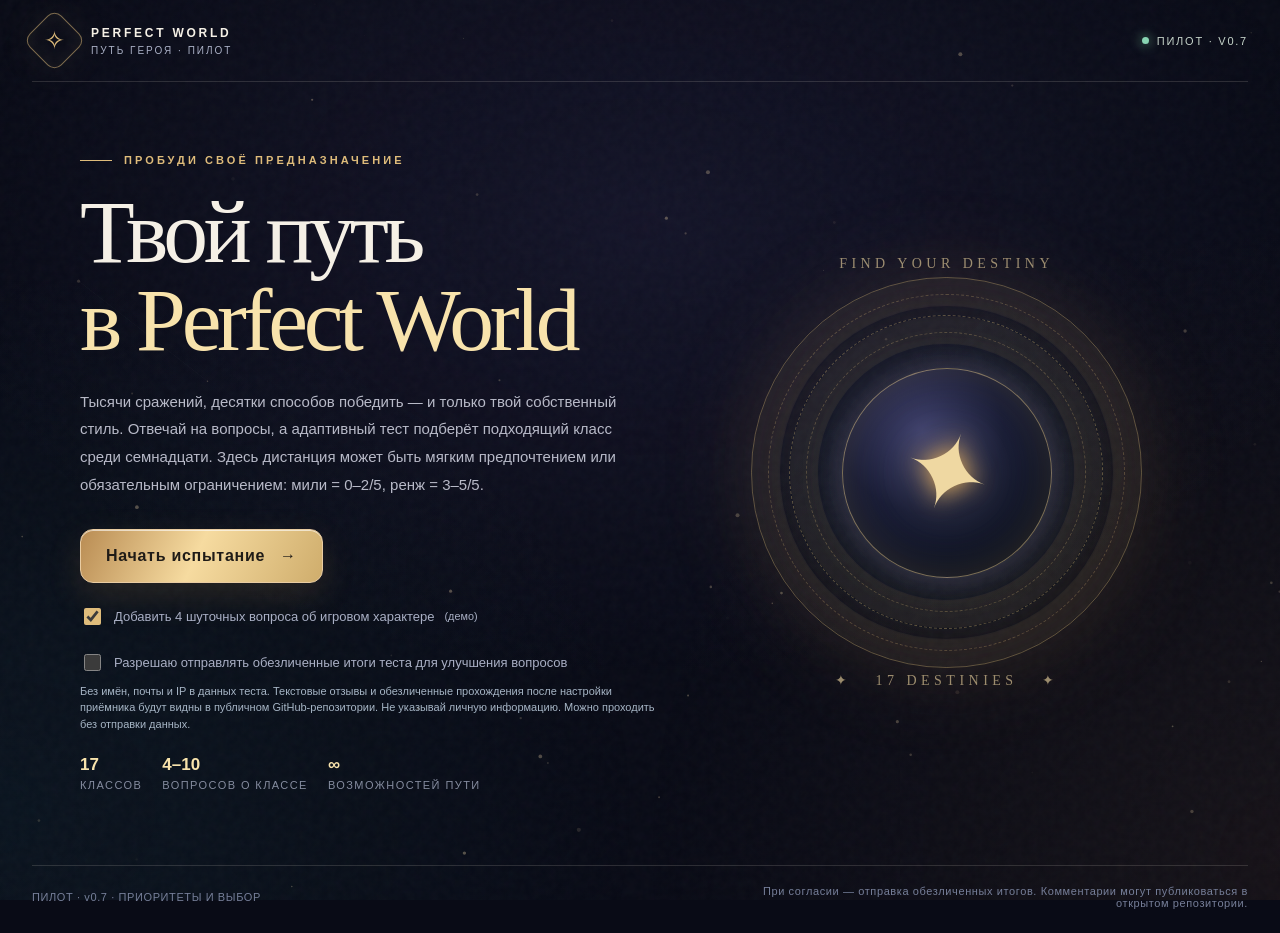
==== commit 947e87be: "Restore result scenes after bfcache navigation and add browser regression checks" ====
--- a/index.html
+++ b/index.html
@@ -294,6 +294,8 @@
 window.addEventListener("resize",resize);resize();draw();})();
 // Exposed only for deterministic local smoke tests; not used by UI.
 window.PW_TEST_DEV={MAT,CORE,BANK,BEH,outcome,compute,stress,threatCount,decideU,reset:()=>{state=initial();state.phase="quiz";render()},set:(id,choice)=>{state.answers[id]=choice;state.history.push(id);state.phase="quiz";render()},get:()=>({state,view:outcome()})};
+// A bfcache restore follows pagehide, which destroys the result scene.
+window.addEventListener("pageshow",event=>{if(event.persisted)render();});
 render();
 </script>
 </body>
